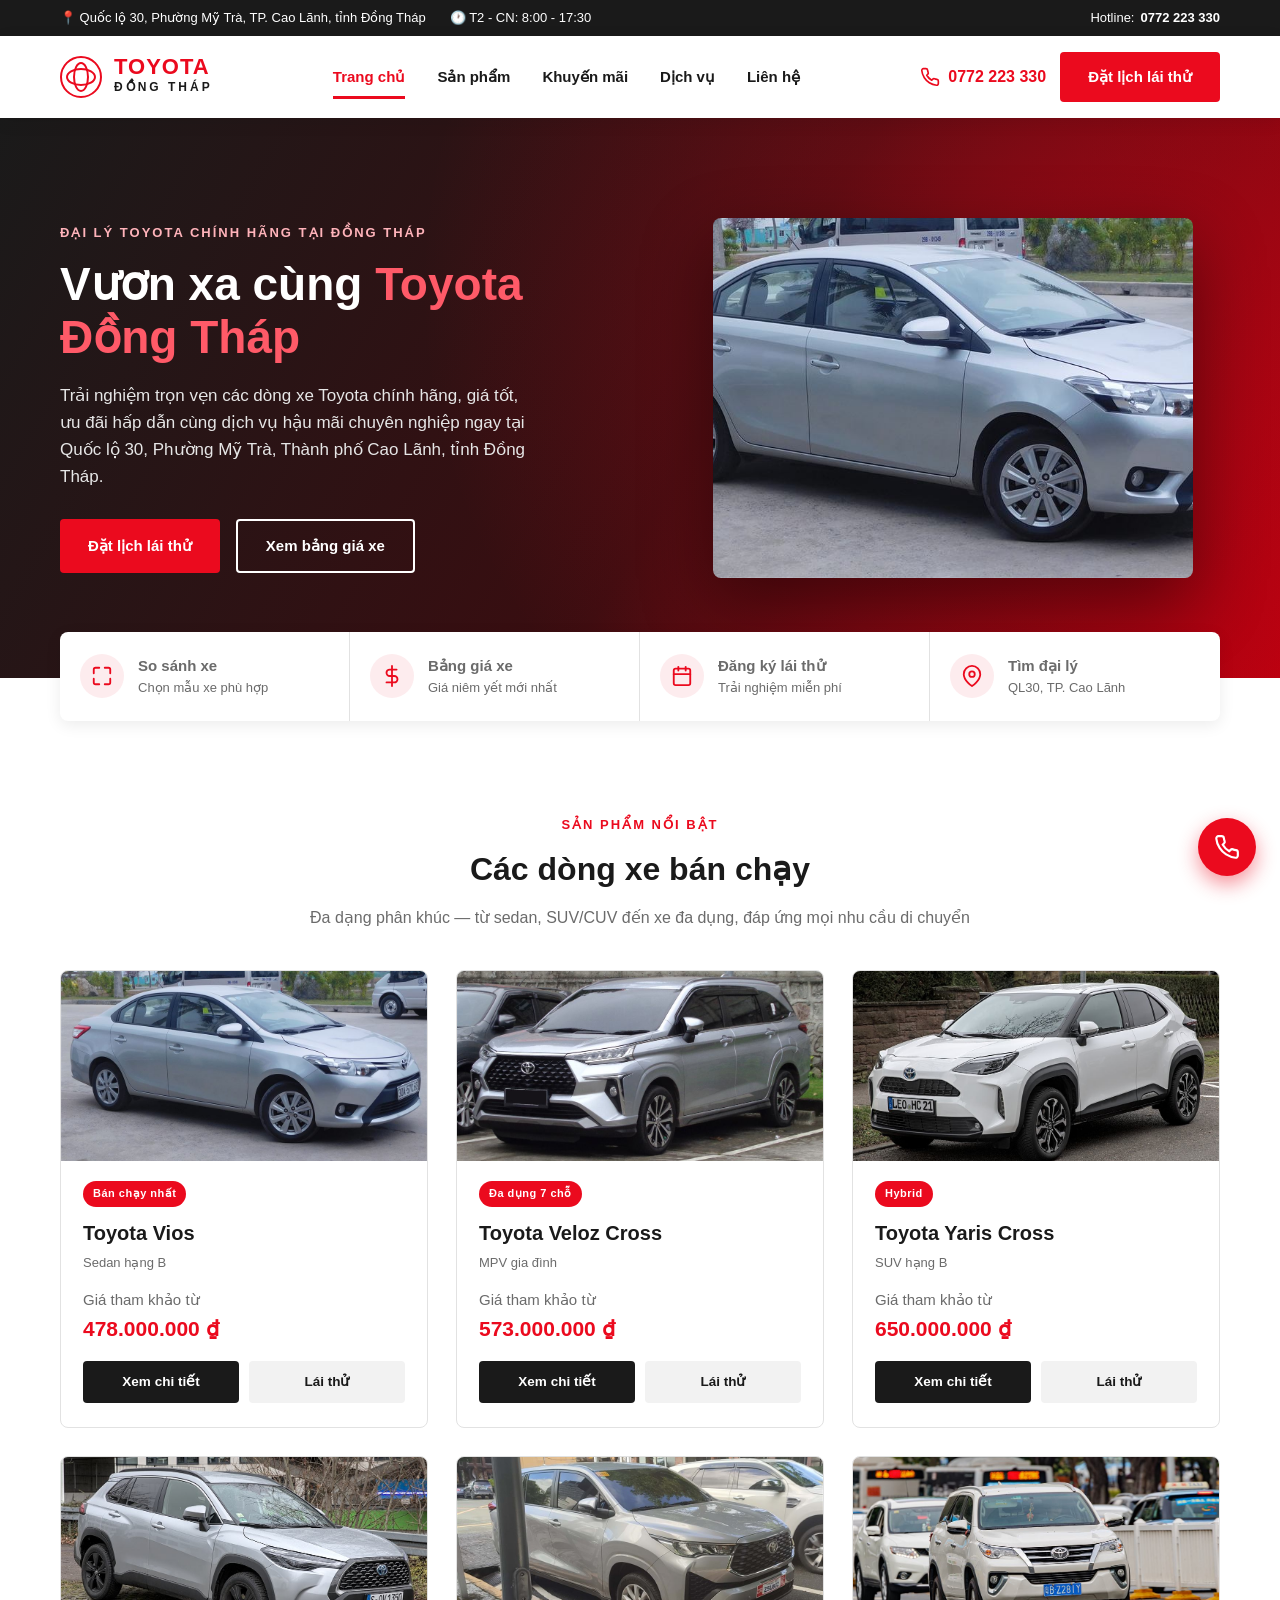
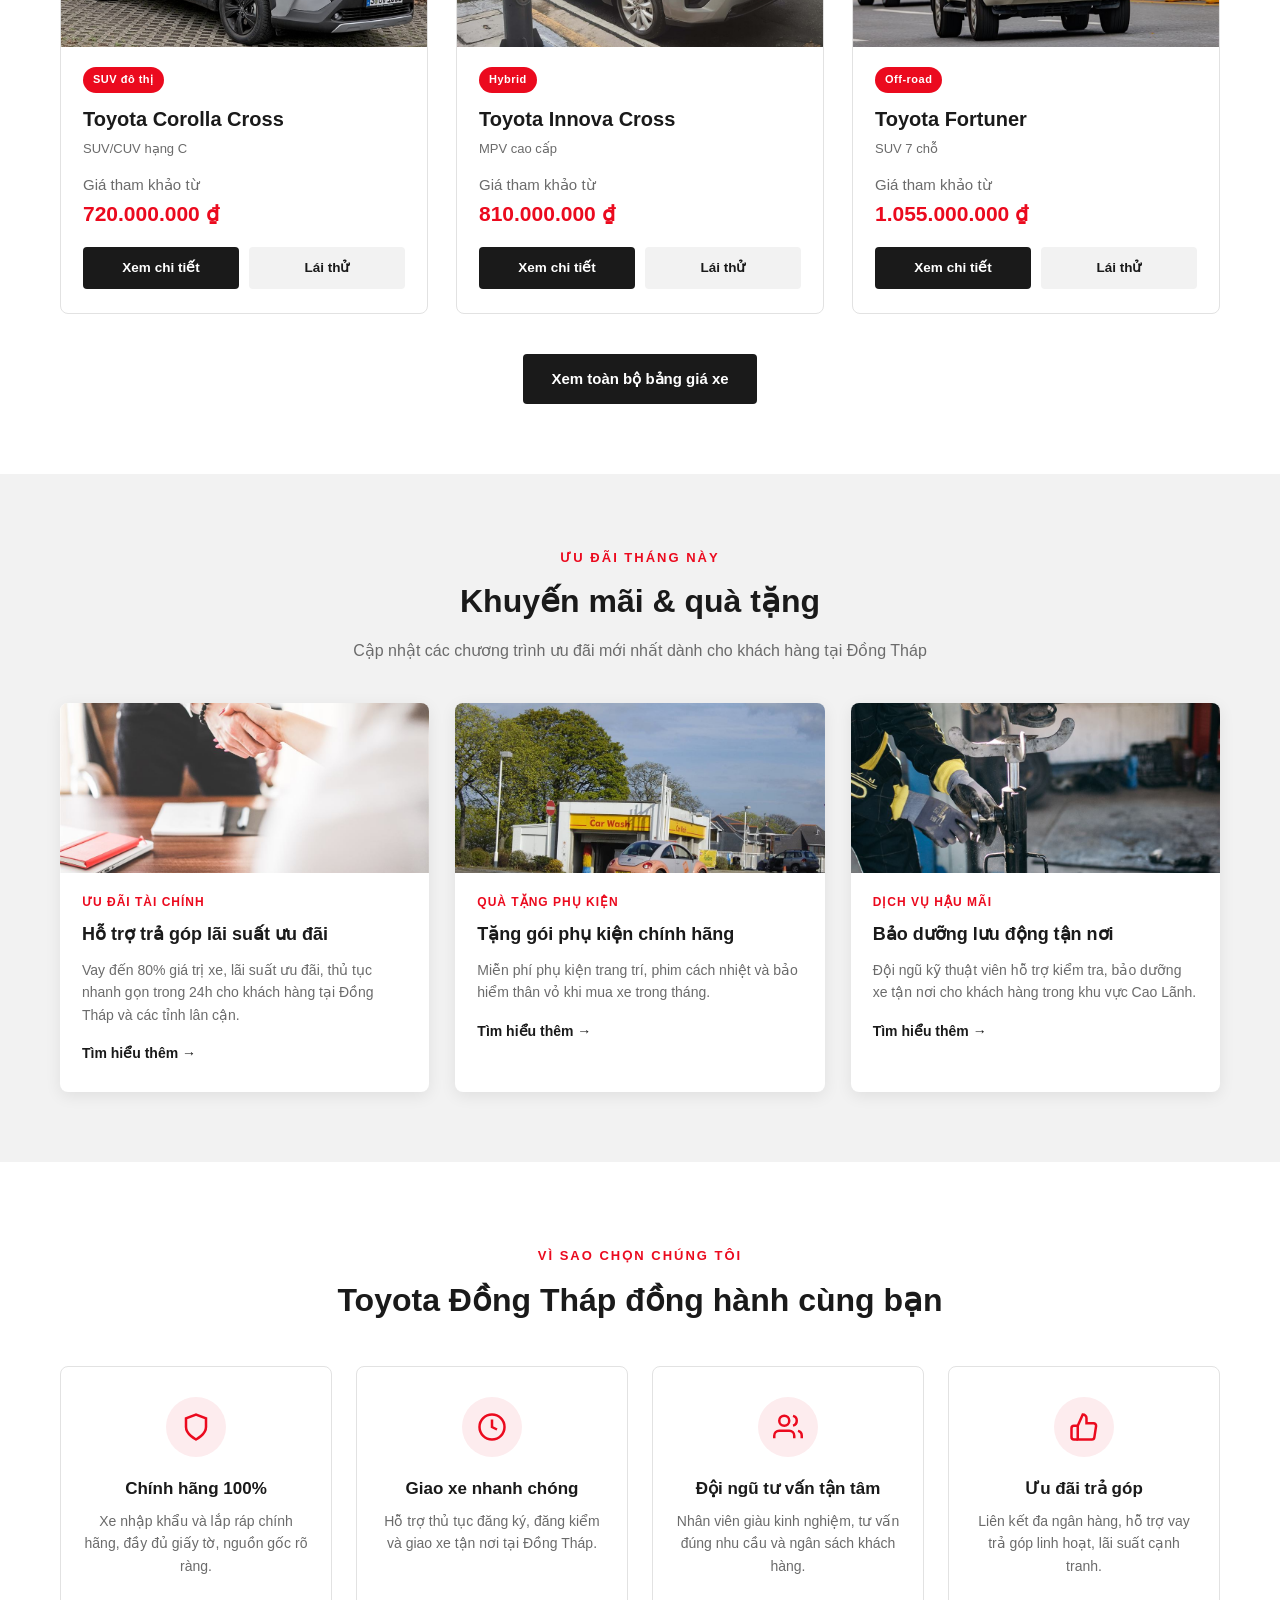
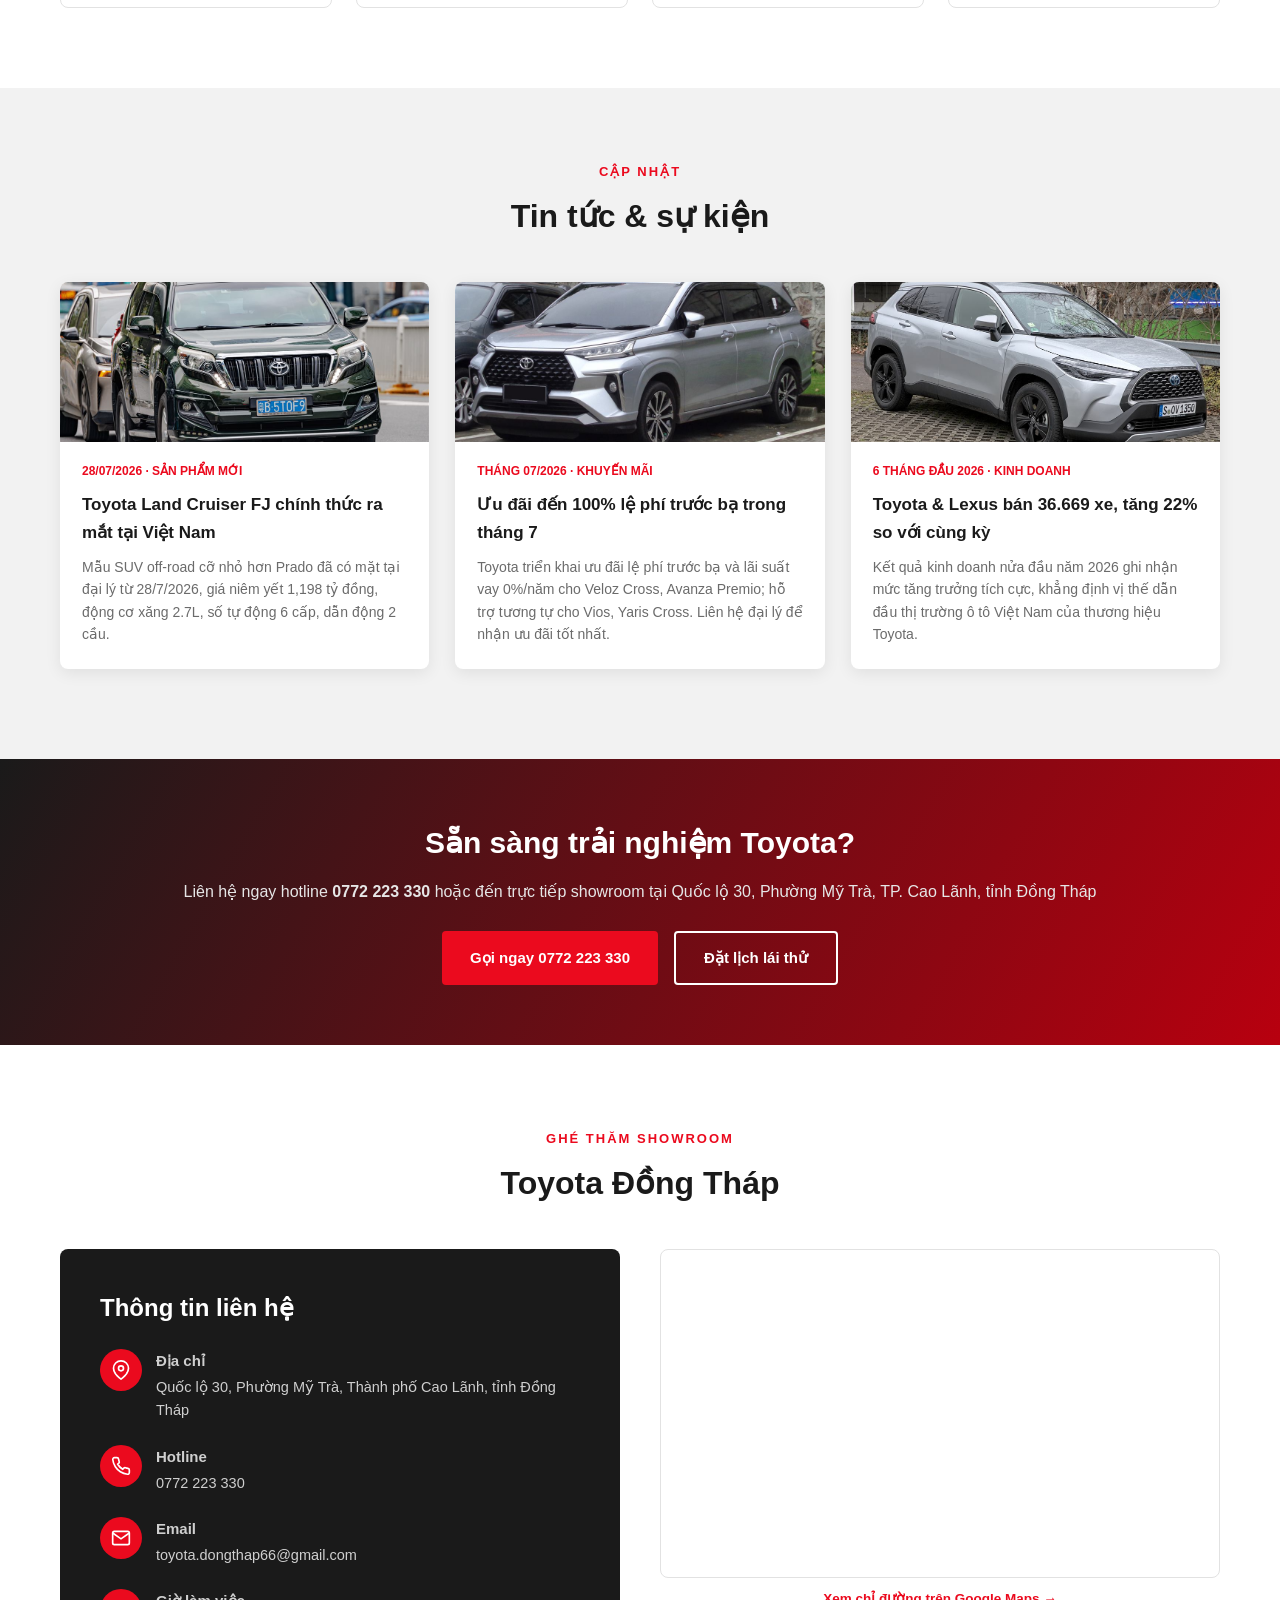
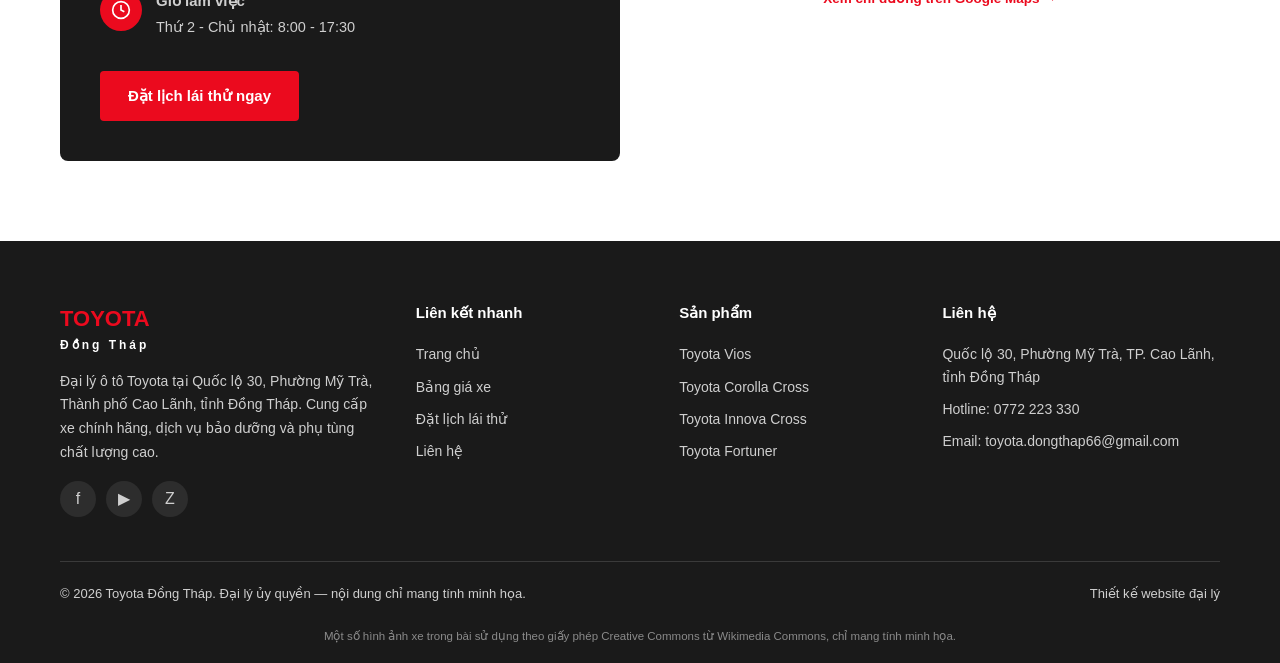
==== index.html @ c60e158b "Thay anh minh hoa bang anh xe that, cap nhat dia chi/email chinh xac, tin tuc moi nhat" ====
<!DOCTYPE html>
<html lang="vi">
<head>
<meta charset="UTF-8" />
<meta name="viewport" content="width=device-width, initial-scale=1.0" />
<title>Toyota Đồng Tháp | Đại lý Toyota chính hãng - Quốc lộ 30, Cao Lãnh</title>
<meta name="description" content="Toyota Đồng Tháp - Đại lý ô tô Toyota tại Quốc lộ 30, Phường Mỹ Trà, Thành phố Cao Lãnh, tỉnh Đồng Tháp. Bảng giá xe, khuyến mãi, đặt lịch lái thử. Hotline 0772 223 330." />
<link rel="stylesheet" href="css/style.css" />
</head>
<body>

<!-- ===== Top bar ===== -->
<div class="topbar">
  <div class="container">
    <div class="topbar-info">
      <span>📍 Quốc lộ 30, Phường Mỹ Trà, TP. Cao Lãnh, tỉnh Đồng Tháp</span>
      <span>🕐 T2 - CN: 8:00 - 17:30</span>
    </div>
    <div class="topbar-info">
      <span>Hotline: <a href="tel:0772223330">0772 223 330</a></span>
    </div>
  </div>
</div>

<!-- ===== Header ===== -->
<header class="site-header">
  <div class="container">
    <a href="index.html" class="logo">
      <svg width="42" height="42" viewBox="0 0 42 42" fill="none" xmlns="http://www.w3.org/2000/svg">
        <ellipse cx="21" cy="21" rx="20" ry="20" stroke="#eb0a1e" stroke-width="2"/>
        <ellipse cx="21" cy="21" rx="14" ry="8" stroke="#eb0a1e" stroke-width="2"/>
        <ellipse cx="21" cy="21" rx="7" ry="14" stroke="#eb0a1e" stroke-width="2"/>
      </svg>
      <span>
        <span class="logo-text-main" style="display:block;">TOYOTA</span>
        <span class="logo-text-sub" style="display:block;">Đồng Tháp</span>
      </span>
    </a>

    <nav class="main-nav">
      <a href="index.html" class="active">Trang chủ</a>
      <a href="xe.html">Sản phẩm</a>
      <a href="xe.html#khuyen-mai">Khuyến mãi</a>
      <a href="lien-he.html">Dịch vụ</a>
      <a href="lien-he.html">Liên hệ</a>
    </nav>

    <div class="header-actions">
      <a class="header-hotline" href="tel:0772223330">
        <svg width="20" height="20" viewBox="0 0 24 24" fill="none" stroke="currentColor" stroke-width="2" stroke-linecap="round" stroke-linejoin="round"><path d="M22 16.92v3a2 2 0 0 1-2.18 2 19.79 19.79 0 0 1-8.63-3.07 19.5 19.5 0 0 1-6-6 19.79 19.79 0 0 1-3.07-8.67A2 2 0 0 1 4.11 2h3a2 2 0 0 1 2 1.72c.127.96.361 1.903.7 2.81a2 2 0 0 1-.45 2.11L8.09 9.91a16 16 0 0 0 6 6l1.27-1.27a2 2 0 0 1 2.11-.45c.907.339 1.85.573 2.81.7A2 2 0 0 1 22 16.92z"/></svg>
        <span>0772 223 330</span>
      </a>
      <a href="lien-he.html" class="btn btn-primary">Đặt lịch lái thử</a>
      <button class="nav-toggle" aria-label="Mở menu">
        <span></span><span></span><span></span>
      </button>
    </div>
  </div>
</header>

<!-- ===== Hero ===== -->
<section class="hero">
  <div class="container">
    <div class="hero-content">
      <div class="eyebrow">Đại lý Toyota chính hãng tại Đồng Tháp</div>
      <h1>Vươn xa cùng <span>Toyota Đồng Tháp</span></h1>
      <p>Trải nghiệm trọn vẹn các dòng xe Toyota chính hãng, giá tốt, ưu đãi hấp dẫn cùng dịch vụ hậu mãi chuyên nghiệp ngay tại Quốc lộ 30, Phường Mỹ Trà, Thành phố Cao Lãnh, tỉnh Đồng Tháp.</p>
      <div class="hero-actions">
        <a href="lien-he.html" class="btn btn-primary">Đặt lịch lái thử</a>
        <a href="xe.html" class="btn btn-outline">Xem bảng giá xe</a>
      </div>
    </div>
    <div class="hero-visual">
      <img src="images/cars/vios.jpg" alt="Toyota Vios tại Toyota Đồng Tháp" loading="eager" />
    </div>
  </div>
</section>

<!-- ===== Quick tools ===== -->
<div class="container">
  <div class="quick-tools">
    <div class="container" style="padding:0;">
      <a href="xe.html" class="quick-tool">
        <span class="icon"><svg viewBox="0 0 24 24" fill="none" stroke="#eb0a1e" stroke-width="2" stroke-linecap="round" stroke-linejoin="round"><path d="M9 3H5a2 2 0 0 0-2 2v4M15 3h4a2 2 0 0 1 2 2v4M9 21H5a2 2 0 0 1-2-2v-4M15 21h4a2 2 0 0 0 2-2v-4"/></svg></span>
        <span><strong>So sánh xe</strong><span>Chọn mẫu xe phù hợp</span></span>
      </a>
      <a href="xe.html" class="quick-tool">
        <span class="icon"><svg viewBox="0 0 24 24" fill="none" stroke="#eb0a1e" stroke-width="2" stroke-linecap="round" stroke-linejoin="round"><line x1="12" y1="1" x2="12" y2="23"/><path d="M17 5H9.5a3.5 3.5 0 0 0 0 7h5a3.5 3.5 0 0 1 0 7H6"/></svg></span>
        <span><strong>Bảng giá xe</strong><span>Giá niêm yết mới nhất</span></span>
      </a>
      <a href="lien-he.html" class="quick-tool">
        <span class="icon"><svg viewBox="0 0 24 24" fill="none" stroke="#eb0a1e" stroke-width="2" stroke-linecap="round" stroke-linejoin="round"><rect x="3" y="4" width="18" height="18" rx="2"/><line x1="16" y1="2" x2="16" y2="6"/><line x1="8" y1="2" x2="8" y2="6"/><line x1="3" y1="10" x2="21" y2="10"/></svg></span>
        <span><strong>Đăng ký lái thử</strong><span>Trải nghiệm miễn phí</span></span>
      </a>
      <a href="lien-he.html#map" class="quick-tool">
        <span class="icon"><svg viewBox="0 0 24 24" fill="none" stroke="#eb0a1e" stroke-width="2" stroke-linecap="round" stroke-linejoin="round"><path d="M21 10c0 7-9 13-9 13s-9-6-9-13a9 9 0 0 1 18 0z"/><circle cx="12" cy="10" r="3"/></svg></span>
        <span><strong>Tìm đại lý</strong><span>QL30, TP. Cao Lãnh</span></span>
      </a>
    </div>
  </div>
</div>

<!-- ===== Models ===== -->
<section class="models" id="models">
  <div class="container">
    <div class="section-title">
      <div class="eyebrow">Sản phẩm nổi bật</div>
      <h2>Các dòng xe bán chạy</h2>
      <p>Đa dạng phân khúc — từ sedan, SUV/CUV đến xe đa dụng, đáp ứng mọi nhu cầu di chuyển</p>
    </div>

    <div class="model-grid">
      <!-- Vios -->
      <article class="model-card">
        <div class="model-img"><img src="images/cars/vios.jpg" alt="Toyota Vios" loading="lazy" /></div>
        <div class="model-body">
          <span class="badge">Bán chạy nhất</span>
          <h3>Toyota Vios</h3>
          <div class="model-cat">Sedan hạng B</div>
          <div class="price">Giá tham khảo từ<strong>478.000.000 ₫</strong></div>
          <div class="model-actions">
            <a href="xe.html" class="a1">Xem chi tiết</a>
            <a href="lien-he.html" class="a2">Lái thử</a>
          </div>
        </div>
      </article>

      <!-- Veloz Cross -->
      <article class="model-card">
        <div class="model-img"><img src="images/cars/veloz-cross.jpg" alt="Toyota Veloz Cross" loading="lazy" /></div>
        <div class="model-body">
          <span class="badge">Đa dụng 7 chỗ</span>
          <h3>Toyota Veloz Cross</h3>
          <div class="model-cat">MPV gia đình</div>
          <div class="price">Giá tham khảo từ<strong>573.000.000 ₫</strong></div>
          <div class="model-actions">
            <a href="xe.html" class="a1">Xem chi tiết</a>
            <a href="lien-he.html" class="a2">Lái thử</a>
          </div>
        </div>
      </article>

      <!-- Yaris Cross -->
      <article class="model-card">
        <div class="model-img"><img src="images/cars/yaris-cross.jpg" alt="Toyota Yaris Cross" loading="lazy" /></div>
        <div class="model-body">
          <span class="badge">Hybrid</span>
          <h3>Toyota Yaris Cross</h3>
          <div class="model-cat">SUV hạng B</div>
          <div class="price">Giá tham khảo từ<strong>650.000.000 ₫</strong></div>
          <div class="model-actions">
            <a href="xe.html" class="a1">Xem chi tiết</a>
            <a href="lien-he.html" class="a2">Lái thử</a>
          </div>
        </div>
      </article>

      <!-- Corolla Cross -->
      <article class="model-card">
        <div class="model-img"><img src="images/cars/corolla-cross.jpg" alt="Toyota Corolla Cross" loading="lazy" /></div>
        <div class="model-body">
          <span class="badge">SUV đô thị</span>
          <h3>Toyota Corolla Cross</h3>
          <div class="model-cat">SUV/CUV hạng C</div>
          <div class="price">Giá tham khảo từ<strong>720.000.000 ₫</strong></div>
          <div class="model-actions">
            <a href="xe.html" class="a1">Xem chi tiết</a>
            <a href="lien-he.html" class="a2">Lái thử</a>
          </div>
        </div>
      </article>

      <!-- Innova Cross -->
      <article class="model-card">
        <div class="model-img"><img src="images/cars/innova-cross.jpg" alt="Toyota Innova Cross" loading="lazy" /></div>
        <div class="model-body">
          <span class="badge">Hybrid</span>
          <h3>Toyota Innova Cross</h3>
          <div class="model-cat">MPV cao cấp</div>
          <div class="price">Giá tham khảo từ<strong>810.000.000 ₫</strong></div>
          <div class="model-actions">
            <a href="xe.html" class="a1">Xem chi tiết</a>
            <a href="lien-he.html" class="a2">Lái thử</a>
          </div>
        </div>
      </article>

      <!-- Fortuner -->
      <article class="model-card">
        <div class="model-img"><img src="images/cars/fortuner.jpg" alt="Toyota Fortuner" loading="lazy" /></div>
        <div class="model-body">
          <span class="badge">Off-road</span>
          <h3>Toyota Fortuner</h3>
          <div class="model-cat">SUV 7 chỗ</div>
          <div class="price">Giá tham khảo từ<strong>1.055.000.000 ₫</strong></div>
          <div class="model-actions">
            <a href="xe.html" class="a1">Xem chi tiết</a>
            <a href="lien-he.html" class="a2">Lái thử</a>
          </div>
        </div>
      </article>
    </div>

    <div class="models-more">
      <a href="xe.html" class="btn btn-dark">Xem toàn bộ bảng giá xe</a>
    </div>
  </div>
</section>

<!-- ===== Promotions ===== -->
<section class="promotions" id="khuyen-mai">
  <div class="container">
    <div class="section-title">
      <div class="eyebrow">Ưu đãi tháng này</div>
      <h2>Khuyến mãi & quà tặng</h2>
      <p>Cập nhật các chương trình ưu đãi mới nhất dành cho khách hàng tại Đồng Tháp</p>
    </div>

    <div class="promo-grid">
      <div class="promo-card">
        <div class="promo-img"><img src="images/promo/finance.jpg" alt="Tư vấn hỗ trợ trả góp Toyota Đồng Tháp" loading="lazy" /></div>
        <div class="promo-body">
          <div class="promo-tag">Ưu đãi tài chính</div>
          <h3>Hỗ trợ trả góp lãi suất ưu đãi</h3>
          <p>Vay đến 80% giá trị xe, lãi suất ưu đãi, thủ tục nhanh gọn trong 24h cho khách hàng tại Đồng Tháp và các tỉnh lân cận.</p>
          <a href="lien-he.html" class="promo-link">Tìm hiểu thêm →</a>
        </div>
      </div>

      <div class="promo-card">
        <div class="promo-img"><img src="images/promo/accessories.jpg" alt="Chăm sóc, tặng phụ kiện xe tại Toyota Đồng Tháp" loading="lazy" /></div>
        <div class="promo-body">
          <div class="promo-tag">Quà tặng phụ kiện</div>
          <h3>Tặng gói phụ kiện chính hãng</h3>
          <p>Miễn phí phụ kiện trang trí, phim cách nhiệt và bảo hiểm thân vỏ khi mua xe trong tháng.</p>
          <a href="lien-he.html" class="promo-link">Tìm hiểu thêm →</a>
        </div>
      </div>

      <div class="promo-card">
        <div class="promo-img"><img src="images/promo/service.jpg" alt="Kỹ thuật viên bảo dưỡng xe Toyota" loading="lazy" /></div>
        <div class="promo-body">
          <div class="promo-tag">Dịch vụ hậu mãi</div>
          <h3>Bảo dưỡng lưu động tận nơi</h3>
          <p>Đội ngũ kỹ thuật viên hỗ trợ kiểm tra, bảo dưỡng xe tận nơi cho khách hàng trong khu vực Cao Lãnh.</p>
          <a href="lien-he.html" class="promo-link">Tìm hiểu thêm →</a>
        </div>
      </div>
    </div>
  </div>
</section>

<!-- ===== Why us ===== -->
<section class="why-us">
  <div class="container">
    <div class="section-title">
      <div class="eyebrow">Vì sao chọn chúng tôi</div>
      <h2>Toyota Đồng Tháp đồng hành cùng bạn</h2>
    </div>

    <div class="why-grid">
      <div class="why-card">
        <div class="icon"><svg viewBox="0 0 24 24" fill="none" stroke="#eb0a1e" stroke-width="2"><path d="M12 22s8-4 8-10V5l-8-3-8 3v7c0 6 8 10 8 10z"/></svg></div>
        <h3>Chính hãng 100%</h3>
        <p>Xe nhập khẩu và lắp ráp chính hãng, đầy đủ giấy tờ, nguồn gốc rõ ràng.</p>
      </div>
      <div class="why-card">
        <div class="icon"><svg viewBox="0 0 24 24" fill="none" stroke="#eb0a1e" stroke-width="2"><circle cx="12" cy="12" r="10"/><polyline points="12 6 12 12 16 14"/></svg></div>
        <h3>Giao xe nhanh chóng</h3>
        <p>Hỗ trợ thủ tục đăng ký, đăng kiểm và giao xe tận nơi tại Đồng Tháp.</p>
      </div>
      <div class="why-card">
        <div class="icon"><svg viewBox="0 0 24 24" fill="none" stroke="#eb0a1e" stroke-width="2"><path d="M17 21v-2a4 4 0 0 0-4-4H5a4 4 0 0 0-4 4v2"/><circle cx="9" cy="7" r="4"/><path d="M23 21v-2a4 4 0 0 0-3-3.87"/><path d="M16 3.13a4 4 0 0 1 0 7.75"/></svg></div>
        <h3>Đội ngũ tư vấn tận tâm</h3>
        <p>Nhân viên giàu kinh nghiệm, tư vấn đúng nhu cầu và ngân sách khách hàng.</p>
      </div>
      <div class="why-card">
        <div class="icon"><svg viewBox="0 0 24 24" fill="none" stroke="#eb0a1e" stroke-width="2"><path d="M14 9V5a3 3 0 0 0-3-3l-4 9v11h11.28a2 2 0 0 0 2-1.7l1.38-9a2 2 0 0 0-2-2.3H14z"/><path d="M7 22H4a2 2 0 0 1-2-2v-7a2 2 0 0 1 2-2h3"/></svg></div>
        <h3>Ưu đãi trả góp</h3>
        <p>Liên kết đa ngân hàng, hỗ trợ vay trả góp linh hoạt, lãi suất cạnh tranh.</p>
      </div>
    </div>
  </div>
</section>

<!-- ===== News ===== -->
<section class="news">
  <div class="container">
    <div class="section-title">
      <div class="eyebrow">Cập nhật</div>
      <h2>Tin tức & sự kiện</h2>
    </div>

    <div class="news-grid">
      <article class="news-card">
        <div class="news-img"><img src="images/cars/land-cruiser-prado.jpg" alt="Toyota Land Cruiser FJ" loading="lazy" /></div>
        <div class="news-body">
          <div class="news-date">28/07/2026 · Sản phẩm mới</div>
          <h3>Toyota Land Cruiser FJ chính thức ra mắt tại Việt Nam</h3>
          <p>Mẫu SUV off-road cỡ nhỏ hơn Prado đã có mặt tại đại lý từ 28/7/2026, giá niêm yết 1,198 tỷ đồng, động cơ xăng 2.7L, số tự động 6 cấp, dẫn động 2 cầu.</p>
        </div>
      </article>
      <article class="news-card">
        <div class="news-img"><img src="images/cars/veloz-cross.jpg" alt="Khuyến mãi Toyota tháng 7/2026" loading="lazy" /></div>
        <div class="news-body">
          <div class="news-date">Tháng 07/2026 · Khuyến mãi</div>
          <h3>Ưu đãi đến 100% lệ phí trước bạ trong tháng 7</h3>
          <p>Toyota triển khai ưu đãi lệ phí trước bạ và lãi suất vay 0%/năm cho Veloz Cross, Avanza Premio; hỗ trợ tương tự cho Vios, Yaris Cross. Liên hệ đại lý để nhận ưu đãi tốt nhất.</p>
        </div>
      </article>
      <article class="news-card">
        <div class="news-img"><img src="images/cars/corolla-cross.jpg" alt="Kết quả kinh doanh Toyota 6 tháng đầu năm 2026" loading="lazy" /></div>
        <div class="news-body">
          <div class="news-date">6 tháng đầu 2026 · Kinh doanh</div>
          <h3>Toyota & Lexus bán 36.669 xe, tăng 22% so với cùng kỳ</h3>
          <p>Kết quả kinh doanh nửa đầu năm 2026 ghi nhận mức tăng trưởng tích cực, khẳng định vị thế dẫn đầu thị trường ô tô Việt Nam của thương hiệu Toyota.</p>
        </div>
      </article>
    </div>
  </div>
</section>

<!-- ===== CTA ===== -->
<section class="cta-band">
  <div class="container">
    <h2>Sẵn sàng trải nghiệm Toyota?</h2>
    <p>Liên hệ ngay hotline <strong>0772 223 330</strong> hoặc đến trực tiếp showroom tại Quốc lộ 30, Phường Mỹ Trà, TP. Cao Lãnh, tỉnh Đồng Tháp</p>
    <div class="cta-actions">
      <a href="tel:0772223330" class="btn btn-primary">Gọi ngay 0772 223 330</a>
      <a href="lien-he.html" class="btn btn-outline">Đặt lịch lái thử</a>
    </div>
  </div>
</section>

<!-- ===== Contact block ===== -->
<section class="contact-block" id="map">
  <div class="container">
    <div class="section-title">
      <div class="eyebrow">Ghé thăm showroom</div>
      <h2>Toyota Đồng Tháp</h2>
    </div>
    <div class="contact-grid">
      <div class="contact-info-card">
        <h3>Thông tin liên hệ</h3>
        <div class="contact-line">
          <span class="icon"><svg viewBox="0 0 24 24" fill="none" stroke="#fff" stroke-width="2"><path d="M21 10c0 7-9 13-9 13s-9-6-9-13a9 9 0 0 1 18 0z"/><circle cx="12" cy="10" r="3"/></svg></span>
          <span><strong>Địa chỉ</strong><span>Quốc lộ 30, Phường Mỹ Trà, Thành phố Cao Lãnh, tỉnh Đồng Tháp</span></span>
        </div>
        <div class="contact-line">
          <span class="icon"><svg viewBox="0 0 24 24" fill="none" stroke="#fff" stroke-width="2"><path d="M22 16.92v3a2 2 0 0 1-2.18 2 19.79 19.79 0 0 1-8.63-3.07 19.5 19.5 0 0 1-6-6 19.79 19.79 0 0 1-3.07-8.67A2 2 0 0 1 4.11 2h3a2 2 0 0 1 2 1.72c.127.96.361 1.903.7 2.81a2 2 0 0 1-.45 2.11L8.09 9.91a16 16 0 0 0 6 6l1.27-1.27a2 2 0 0 1 2.11-.45c.907.339 1.85.573 2.81.7A2 2 0 0 1 22 16.92z"/></svg></span>
          <span><strong>Hotline</strong><a href="tel:0772223330">0772 223 330</a></span>
        </div>
        <div class="contact-line">
          <span class="icon"><svg viewBox="0 0 24 24" fill="none" stroke="#fff" stroke-width="2"><rect x="2" y="4" width="20" height="16" rx="2"/><polyline points="22,6 12,13 2,6"/></svg></span>
          <span><strong>Email</strong><a href="mailto:toyota.dongthap66@gmail.com">toyota.dongthap66@gmail.com</a></span>
        </div>
        <div class="contact-line">
          <span class="icon"><svg viewBox="0 0 24 24" fill="none" stroke="#fff" stroke-width="2"><circle cx="12" cy="12" r="10"/><polyline points="12 6 12 12 16 14"/></svg></span>
          <span><strong>Giờ làm việc</strong><span>Thứ 2 - Chủ nhật: 8:00 - 17:30</span></span>
        </div>
        <a href="lien-he.html" class="btn btn-primary" style="margin-top:10px;">Đặt lịch lái thử ngay</a>
      </div>
      <div>
        <div class="map-embed">
          <iframe
            src="https://www.openstreetmap.org/export/embed.html?bbox=105.6494%2C10.4474%2C105.6654%2C10.4594&layer=mapnik&marker=10.453434%2C105.6574551"
            loading="lazy"
            title="Bản đồ Toyota Đồng Tháp - Quốc lộ 30, Thành phố Cao Lãnh"
          ></iframe>
        </div>
        <p style="text-align:center; margin-top:10px; font-size:13.5px;">
          <a href="https://www.google.com/maps/place/Toyota+%C4%90%E1%BB%93ng+Th%C3%A1p/@10.4625583,105.6244648,13.46z/data=!4m6!3m5!1s0x310a65f73db692df:0xf3661da2a40b781e!8m2!3d10.453434!4d105.6574551" target="_blank" rel="noopener" style="color:var(--red); font-weight:700;">Xem chỉ đường trên Google Maps →</a>
        </p>
      </div>
    </div>
  </div>
</section>

<!-- ===== Footer ===== -->
<footer class="site-footer">
  <div class="container">
    <div class="footer-grid">
      <div class="footer-col">
        <span class="logo-text-main" style="display:block;">TOYOTA</span>
        <span class="logo-text-sub" style="display:block;">Đồng Tháp</span>
        <p>Đại lý ô tô Toyota tại Quốc lộ 30, Phường Mỹ Trà, Thành phố Cao Lãnh, tỉnh Đồng Tháp. Cung cấp xe chính hãng, dịch vụ bảo dưỡng và phụ tùng chất lượng cao.</p>
        <div class="footer-social">
          <a href="#" aria-label="Facebook">f</a>
          <a href="#" aria-label="YouTube">▶</a>
          <a href="#" aria-label="Zalo">Z</a>
        </div>
      </div>
      <div class="footer-col">
        <h4>Liên kết nhanh</h4>
        <ul>
          <li><a href="index.html">Trang chủ</a></li>
          <li><a href="xe.html">Bảng giá xe</a></li>
          <li><a href="lien-he.html">Đặt lịch lái thử</a></li>
          <li><a href="lien-he.html">Liên hệ</a></li>
        </ul>
      </div>
      <div class="footer-col">
        <h4>Sản phẩm</h4>
        <ul>
          <li><a href="xe.html">Toyota Vios</a></li>
          <li><a href="xe.html">Toyota Corolla Cross</a></li>
          <li><a href="xe.html">Toyota Innova Cross</a></li>
          <li><a href="xe.html">Toyota Fortuner</a></li>
        </ul>
      </div>
      <div class="footer-col">
        <h4>Liên hệ</h4>
        <ul>
          <li>Quốc lộ 30, Phường Mỹ Trà, TP. Cao Lãnh, tỉnh Đồng Tháp</li>
          <li>Hotline: <a href="tel:0772223330">0772 223 330</a></li>
          <li>Email: toyota.dongthap66@gmail.com</li>
        </ul>
      </div>
    </div>
    <div class="footer-bottom">
      <span>© <span id="year"></span> Toyota Đồng Tháp. Đại lý ủy quyền — nội dung chỉ mang tính minh họa.</span>
      <span>Thiết kế website đại lý</span>
    </div>
  </div>
  <p class="photo-credit">Một số hình ảnh xe trong bài sử dụng theo giấy phép Creative Commons từ Wikimedia Commons, chỉ mang tính minh họa.</p>
</footer>

<a href="tel:0772223330" class="float-hotline" aria-label="Gọi hotline">
  <svg viewBox="0 0 24 24" fill="none" stroke="#fff" stroke-width="2"><path d="M22 16.92v3a2 2 0 0 1-2.18 2 19.79 19.79 0 0 1-8.63-3.07 19.5 19.5 0 0 1-6-6 19.79 19.79 0 0 1-3.07-8.67A2 2 0 0 1 4.11 2h3a2 2 0 0 1 2 1.72c.127.96.361 1.903.7 2.81a2 2 0 0 1-.45 2.11L8.09 9.91a16 16 0 0 0 6 6l1.27-1.27a2 2 0 0 1 2.11-.45c.907.339 1.85.573 2.81.7A2 2 0 0 1 22 16.92z"/></svg>
</a>

<script src="js/main.js"></script>
</body>
</html>
---- css/style.css ----
/* ===== Toyota Đồng Tháp — Stylesheet ===== */

:root {
  --red: #eb0a1e;
  --red-dark: #b8000f;
  --black: #1a1a1a;
  --dark-gray: #2d2d2d;
  --gray: #6b6b6b;
  --light-gray: #f2f2f2;
  --border: #e2e2e2;
  --white: #ffffff;
  --radius: 8px;
  --shadow: 0 4px 16px rgba(0, 0, 0, 0.08);
  --shadow-lg: 0 12px 32px rgba(0, 0, 0, 0.14);
  --transition: 0.25s ease;
}

* {
  margin: 0;
  padding: 0;
  box-sizing: border-box;
}

html {
  scroll-behavior: smooth;
}

body {
  font-family: "Segoe UI", "Helvetica Neue", Arial, sans-serif;
  color: var(--black);
  background: var(--white);
  line-height: 1.6;
}

img,
svg {
  display: block;
  max-width: 100%;
}

a {
  text-decoration: none;
  color: inherit;
}

ul {
  list-style: none;
}

button {
  font-family: inherit;
  cursor: pointer;
  border: none;
}

.container {
  width: 100%;
  max-width: 1200px;
  margin: 0 auto;
  padding: 0 20px;
}

.section-title {
  text-align: center;
  margin-bottom: 40px;
}

.section-title .eyebrow {
  display: inline-block;
  color: var(--red);
  font-weight: 700;
  letter-spacing: 2px;
  text-transform: uppercase;
  font-size: 13px;
  margin-bottom: 8px;
}

.section-title h2 {
  font-size: 32px;
  font-weight: 800;
  color: var(--black);
}

.section-title p {
  color: var(--gray);
  margin-top: 10px;
  font-size: 16px;
}

.btn {
  display: inline-flex;
  align-items: center;
  justify-content: center;
  gap: 8px;
  padding: 13px 28px;
  border-radius: 4px;
  font-weight: 700;
  font-size: 15px;
  transition: all var(--transition);
  white-space: nowrap;
}

.btn-primary {
  background: var(--red);
  color: var(--white);
}

.btn-primary:hover {
  background: var(--red-dark);
  transform: translateY(-2px);
}

.btn-outline {
  background: transparent;
  color: var(--white);
  border: 2px solid var(--white);
}

.btn-outline:hover {
  background: var(--white);
  color: var(--black);
}

.btn-dark {
  background: var(--black);
  color: var(--white);
}

.btn-dark:hover {
  background: var(--red);
}

/* ===== Top bar ===== */
.topbar {
  background: var(--black);
  color: var(--white);
  font-size: 13px;
}

.topbar .container {
  display: flex;
  justify-content: space-between;
  align-items: center;
  height: 36px;
}

.topbar-info {
  display: flex;
  gap: 24px;
}

.topbar-info span {
  display: flex;
  align-items: center;
  gap: 6px;
}

.topbar-info a {
  color: var(--white);
  font-weight: 600;
}

.topbar-social {
  display: flex;
  gap: 12px;
}

.topbar-social a {
  width: 22px;
  height: 22px;
  border-radius: 50%;
  background: rgba(255, 255, 255, 0.15);
  display: flex;
  align-items: center;
  justify-content: center;
  transition: background var(--transition);
}

.topbar-social a:hover {
  background: var(--red);
}

/* ===== Header ===== */
.site-header {
  position: sticky;
  top: 0;
  z-index: 1000;
  background: var(--white);
  box-shadow: var(--shadow);
}

.site-header .container {
  display: flex;
  align-items: center;
  justify-content: space-between;
  height: 82px;
}

.logo {
  display: flex;
  align-items: center;
  gap: 12px;
}

.logo .logo-text-main {
  font-size: 22px;
  font-weight: 900;
  color: var(--red);
  letter-spacing: 1px;
  line-height: 1;
}

.logo .logo-text-sub {
  font-size: 12px;
  font-weight: 700;
  color: var(--black);
  letter-spacing: 3px;
  text-transform: uppercase;
}

.main-nav {
  display: flex;
  gap: 32px;
}

.main-nav a {
  font-weight: 600;
  font-size: 15px;
  color: var(--black);
  padding: 8px 0;
  position: relative;
}

.main-nav a::after {
  content: "";
  position: absolute;
  left: 0;
  bottom: -2px;
  width: 0;
  height: 3px;
  background: var(--red);
  transition: width var(--transition);
}

.main-nav a:hover::after,
.main-nav a.active::after {
  width: 100%;
}

.main-nav a.active {
  color: var(--red);
}

.header-actions {
  display: flex;
  align-items: center;
  gap: 14px;
}

.header-hotline {
  display: flex;
  align-items: center;
  gap: 8px;
  font-weight: 700;
  color: var(--red);
  font-size: 16px;
}

.nav-toggle {
  display: none;
  background: none;
  flex-direction: column;
  gap: 5px;
  padding: 6px;
}

.nav-toggle span {
  width: 26px;
  height: 3px;
  background: var(--black);
  border-radius: 2px;
}

/* ===== Hero ===== */
.hero {
  position: relative;
  min-height: 560px;
  display: flex;
  align-items: center;
  background: linear-gradient(120deg, var(--black) 0%, #3a0d10 55%, var(--red-dark) 100%);
  overflow: hidden;
  color: var(--white);
}

.hero::before {
  content: "";
  position: absolute;
  inset: 0;
  background: radial-gradient(circle at 80% 30%, rgba(235, 10, 30, 0.35), transparent 55%);
}

.hero .container {
  display: grid;
  grid-template-columns: 1.1fr 1fr;
  align-items: center;
  gap: 40px;
  position: relative;
  z-index: 2;
}

.hero-content .eyebrow {
  color: #ffb3ba;
  font-weight: 700;
  letter-spacing: 2px;
  text-transform: uppercase;
  font-size: 13px;
}

.hero-content h1 {
  font-size: 46px;
  font-weight: 900;
  line-height: 1.15;
  margin: 14px 0 18px;
}

.hero-content h1 span {
  color: #ff5a68;
}

.hero-content p {
  font-size: 17px;
  color: #e6e6e6;
  max-width: 480px;
  margin-bottom: 28px;
}

.hero-actions {
  display: flex;
  gap: 16px;
  flex-wrap: wrap;
}

.hero-visual {
  display: flex;
  justify-content: center;
}

.hero-visual img {
  width: 100%;
  max-width: 480px;
  border-radius: var(--radius);
  filter: drop-shadow(0 25px 35px rgba(0, 0, 0, 0.45));
  object-fit: cover;
  aspect-ratio: 4 / 3;
}

/* ===== Quick tools ===== */
.quick-tools {
  background: var(--white);
  box-shadow: var(--shadow);
  border-radius: var(--radius);
  margin-top: -46px;
  position: relative;
  z-index: 5;
}

.quick-tools .container {
  display: grid;
  grid-template-columns: repeat(4, 1fr);
}

.quick-tool {
  display: flex;
  align-items: center;
  gap: 14px;
  padding: 22px 20px;
  border-right: 1px solid var(--border);
  transition: background var(--transition);
}

.quick-tool:last-child {
  border-right: none;
}

.quick-tool:hover {
  background: var(--light-gray);
}

.quick-tool .icon {
  width: 44px;
  height: 44px;
  border-radius: 50%;
  background: #fdecee;
  display: flex;
  align-items: center;
  justify-content: center;
  flex-shrink: 0;
}

.quick-tool .icon svg {
  width: 22px;
  height: 22px;
}

.quick-tool strong {
  display: block;
  font-size: 15px;
}

.quick-tool span {
  font-size: 13px;
  color: var(--gray);
}

/* ===== Models section ===== */
.models {
  padding: 90px 0 70px;
  background: var(--white);
}

.model-tabs {
  display: flex;
  justify-content: center;
  gap: 10px;
  flex-wrap: wrap;
  margin-bottom: 40px;
}

.model-tabs button {
  background: var(--light-gray);
  padding: 10px 22px;
  border-radius: 30px;
  font-weight: 600;
  font-size: 14px;
  color: var(--dark-gray);
  transition: all var(--transition);
}

.model-tabs button.active,
.model-tabs button:hover {
  background: var(--red);
  color: var(--white);
}

.model-grid {
  display: grid;
  grid-template-columns: repeat(3, 1fr);
  gap: 28px;
}

.model-card {
  border: 1px solid var(--border);
  border-radius: var(--radius);
  overflow: hidden;
  transition: box-shadow var(--transition), transform var(--transition);
  background: var(--white);
}

.model-card:hover {
  box-shadow: var(--shadow-lg);
  transform: translateY(-6px);
}

.model-card .model-img {
  height: 190px;
  overflow: hidden;
  background: #eee;
}

.model-card .model-img img {
  width: 100%;
  height: 100%;
  object-fit: cover;
  transition: transform var(--transition);
}

.model-card:hover .model-img img {
  transform: scale(1.05);
}

.model-card .model-body {
  padding: 18px 22px 24px;
}

.model-card .badge {
  display: inline-block;
  background: var(--red);
  color: var(--white);
  font-size: 11px;
  font-weight: 700;
  padding: 4px 10px;
  border-radius: 20px;
  margin-bottom: 10px;
  letter-spacing: 0.5px;
}

.model-card h3 {
  font-size: 20px;
  font-weight: 800;
  margin-bottom: 4px;
}

.model-card .model-cat {
  color: var(--gray);
  font-size: 13px;
  margin-bottom: 14px;
}

.model-card .price {
  font-size: 15px;
  color: var(--gray);
}

.model-card .price strong {
  display: block;
  font-size: 21px;
  color: var(--red);
  font-weight: 800;
}

.model-card .model-actions {
  display: flex;
  gap: 10px;
  margin-top: 16px;
}

.model-card .model-actions a {
  flex: 1;
  text-align: center;
  padding: 10px;
  border-radius: 4px;
  font-weight: 700;
  font-size: 13.5px;
}

.model-card .model-actions .a1 {
  background: var(--black);
  color: var(--white);
}

.model-card .model-actions .a1:hover {
  background: var(--red);
}

.model-card .model-actions .a2 {
  background: var(--light-gray);
  color: var(--black);
}

.model-card .model-actions .a2:hover {
  background: #e3e3e3;
}

.models-more {
  text-align: center;
  margin-top: 40px;
}

/* ===== Promotions ===== */
.promotions {
  padding: 70px 0;
  background: var(--light-gray);
}

.promo-grid {
  display: grid;
  grid-template-columns: repeat(3, 1fr);
  gap: 26px;
}

.promo-card {
  background: var(--white);
  border-radius: var(--radius);
  overflow: hidden;
  box-shadow: var(--shadow);
  transition: transform var(--transition);
}

.promo-card:hover {
  transform: translateY(-6px);
}

.promo-card .promo-img {
  height: 170px;
  overflow: hidden;
  background: #eee;
}

.promo-card .promo-img img {
  width: 100%;
  height: 100%;
  object-fit: cover;
  transition: transform var(--transition);
}

.promo-card:hover .promo-img img {
  transform: scale(1.05);
}

.promo-card .promo-body {
  padding: 20px 22px 26px;
}

.promo-card .promo-tag {
  color: var(--red);
  font-weight: 700;
  font-size: 12px;
  text-transform: uppercase;
  letter-spacing: 1px;
}

.promo-card h3 {
  font-size: 18px;
  margin: 8px 0 10px;
}

.promo-card p {
  color: var(--gray);
  font-size: 14px;
  margin-bottom: 14px;
}

.promo-card .promo-link {
  font-weight: 700;
  color: var(--black);
  font-size: 14px;
}

.promo-card .promo-link:hover {
  color: var(--red);
}

/* ===== Why us / features ===== */
.why-us {
  padding: 80px 0;
}

.why-grid {
  display: grid;
  grid-template-columns: repeat(4, 1fr);
  gap: 24px;
}

.why-card {
  text-align: center;
  padding: 30px 20px;
  border-radius: var(--radius);
  border: 1px solid var(--border);
  transition: all var(--transition);
}

.why-card:hover {
  border-color: var(--red);
  box-shadow: var(--shadow);
}

.why-card .icon {
  width: 60px;
  height: 60px;
  border-radius: 50%;
  background: #fdecee;
  display: flex;
  align-items: center;
  justify-content: center;
  margin: 0 auto 18px;
}

.why-card .icon svg {
  width: 30px;
  height: 30px;
}

.why-card h3 {
  font-size: 17px;
  margin-bottom: 8px;
}

.why-card p {
  color: var(--gray);
  font-size: 14px;
}

/* ===== News ===== */
.news {
  padding: 70px 0 90px;
  background: var(--light-gray);
}

.news-grid {
  display: grid;
  grid-template-columns: repeat(3, 1fr);
  gap: 26px;
}

.news-card {
  background: var(--white);
  border-radius: var(--radius);
  overflow: hidden;
  box-shadow: var(--shadow);
  transition: transform var(--transition);
}

.news-card:hover {
  transform: translateY(-6px);
}

.news-card .news-img {
  height: 160px;
  overflow: hidden;
  background: #eee;
}

.news-card .news-img img {
  width: 100%;
  height: 100%;
  object-fit: cover;
  transition: transform var(--transition);
}

.news-card:hover .news-img img {
  transform: scale(1.05);
}

.news-card .news-body {
  padding: 20px 22px 24px;
}

.news-card .news-date {
  font-size: 12px;
  color: var(--red);
  font-weight: 700;
  text-transform: uppercase;
}

.news-card h3 {
  font-size: 17px;
  margin: 10px 0;
}

.news-card p {
  color: var(--gray);
  font-size: 14px;
}

/* ===== CTA band ===== */
.cta-band {
  background: linear-gradient(120deg, var(--black), var(--red-dark));
  color: var(--white);
  padding: 60px 0;
  text-align: center;
}

.cta-band h2 {
  font-size: 30px;
  font-weight: 800;
  margin-bottom: 12px;
}

.cta-band p {
  color: #e6e6e6;
  margin-bottom: 26px;
  font-size: 16px;
}

.cta-actions {
  display: flex;
  justify-content: center;
  gap: 16px;
  flex-wrap: wrap;
}

/* ===== Map / contact block (shared) ===== */
.contact-block {
  padding: 80px 0;
}

.contact-grid {
  display: grid;
  grid-template-columns: 1fr 1fr;
  gap: 40px;
  align-items: stretch;
}

.contact-info-card {
  background: var(--black);
  color: var(--white);
  border-radius: var(--radius);
  padding: 40px;
}

.contact-info-card h3 {
  font-size: 24px;
  margin-bottom: 22px;
}

.contact-line {
  display: flex;
  gap: 14px;
  margin-bottom: 22px;
  align-items: flex-start;
}

.contact-line .icon {
  width: 42px;
  height: 42px;
  border-radius: 50%;
  background: var(--red);
  display: flex;
  align-items: center;
  justify-content: center;
  flex-shrink: 0;
}

.contact-line .icon svg {
  width: 20px;
  height: 20px;
}

.contact-line strong {
  display: block;
  font-size: 15px;
  margin-bottom: 3px;
}

.contact-line span,
.contact-line a {
  color: #cfcfcf;
  font-size: 14.5px;
}

.contact-line a:hover {
  color: var(--white);
}

.map-embed {
  border-radius: var(--radius);
  overflow: hidden;
  min-height: 320px;
  border: 1px solid var(--border);
}

.map-embed iframe {
  width: 100%;
  height: 100%;
  min-height: 320px;
  border: 0;
}

/* ===== Form ===== */
.form-card {
  background: var(--white);
  border: 1px solid var(--border);
  border-radius: var(--radius);
  padding: 36px;
  box-shadow: var(--shadow);
}

.form-card h3 {
  font-size: 22px;
  margin-bottom: 6px;
}

.form-card > p {
  color: var(--gray);
  margin-bottom: 24px;
  font-size: 14.5px;
}

.form-row {
  display: grid;
  grid-template-columns: 1fr 1fr;
  gap: 16px;
  margin-bottom: 16px;
}

.form-group {
  margin-bottom: 16px;
}

.form-group label {
  display: block;
  font-weight: 600;
  font-size: 14px;
  margin-bottom: 6px;
}

.form-group input,
.form-group select,
.form-group textarea {
  width: 100%;
  padding: 12px 14px;
  border: 1px solid var(--border);
  border-radius: 4px;
  font-size: 14.5px;
  font-family: inherit;
  transition: border-color var(--transition);
}

.form-group input:focus,
.form-group select:focus,
.form-group textarea:focus {
  outline: none;
  border-color: var(--red);
}

.form-note {
  font-size: 12.5px;
  color: var(--gray);
  margin-top: 10px;
}

.form-success {
  display: none;
  background: #eafbef;
  border: 1px solid #b7ebc6;
  color: #1e7a35;
  padding: 14px 18px;
  border-radius: 6px;
  font-size: 14.5px;
  margin-top: 16px;
  font-weight: 600;
}

.form-success.show {
  display: block;
}

/* ===== Page hero (inner pages) ===== */
.page-hero {
  background: linear-gradient(120deg, var(--black), var(--red-dark));
  color: var(--white);
  padding: 60px 0;
  text-align: center;
}

.page-hero .breadcrumb {
  font-size: 13px;
  color: #ffd3d6;
  margin-bottom: 10px;
}

.page-hero .breadcrumb a {
  color: #ffd3d6;
  font-weight: 600;
}

.page-hero h1 {
  font-size: 34px;
  font-weight: 800;
}

.page-hero p {
  margin-top: 10px;
  color: #e6e6e6;
}

/* ===== Filter bar (models page) ===== */
.filter-bar {
  display: flex;
  gap: 12px;
  flex-wrap: wrap;
  justify-content: center;
  padding: 34px 0 10px;
}

.filter-bar button {
  background: var(--light-gray);
  padding: 10px 20px;
  border-radius: 30px;
  font-weight: 600;
  font-size: 14px;
  transition: all var(--transition);
}

.filter-bar button.active,
.filter-bar button:hover {
  background: var(--red);
  color: var(--white);
}

.price-disclaimer {
  text-align: center;
  color: var(--gray);
  font-size: 13px;
  padding: 10px 20px 0;
}

.full-model-grid {
  padding: 30px 0 90px;
}

.model-grid.full {
  grid-template-columns: repeat(3, 1fr);
}

/* ===== Footer ===== */
.site-footer {
  background: var(--black);
  color: #cfcfcf;
  padding-top: 60px;
}

.footer-grid {
  display: grid;
  grid-template-columns: 1.4fr 1fr 1fr 1.2fr;
  gap: 32px;
  padding-bottom: 44px;
  border-bottom: 1px solid #3a3a3a;
}

.footer-col .logo-text-main {
  color: var(--red);
  font-size: 22px;
  font-weight: 900;
}

.footer-col .logo-text-sub {
  color: var(--white);
  font-size: 12px;
  font-weight: 700;
  letter-spacing: 3px;
}

.footer-col p {
  margin-top: 14px;
  font-size: 14px;
  line-height: 1.7;
}

.footer-col h4 {
  color: var(--white);
  font-size: 15px;
  margin-bottom: 18px;
}

.footer-col ul li {
  margin-bottom: 10px;
  font-size: 14px;
}

.footer-col ul li a:hover {
  color: var(--white);
}

.footer-social {
  display: flex;
  gap: 10px;
  margin-top: 16px;
}

.footer-social a {
  width: 36px;
  height: 36px;
  border-radius: 50%;
  background: #2d2d2d;
  display: flex;
  align-items: center;
  justify-content: center;
  transition: background var(--transition);
}

.footer-social a:hover {
  background: var(--red);
}

.footer-bottom {
  display: flex;
  justify-content: space-between;
  align-items: center;
  padding: 22px 0;
  font-size: 13px;
  flex-wrap: wrap;
  gap: 10px;
}

.photo-credit {
  text-align: center;
  font-size: 11.5px;
  color: #8a8a8a;
  padding: 0 0 18px;
}

/* ===== Floating hotline button ===== */
.float-hotline {
  position: fixed;
  right: 24px;
  bottom: 24px;
  z-index: 999;
  background: var(--red);
  color: var(--white);
  width: 58px;
  height: 58px;
  border-radius: 50%;
  display: flex;
  align-items: center;
  justify-content: center;
  box-shadow: 0 8px 20px rgba(235, 10, 30, 0.45);
  animation: pulse 2s infinite;
}

.float-hotline svg {
  width: 26px;
  height: 26px;
}

@keyframes pulse {
  0% {
    box-shadow: 0 0 0 0 rgba(235, 10, 30, 0.55);
  }
  70% {
    box-shadow: 0 0 0 16px rgba(235, 10, 30, 0);
  }
  100% {
    box-shadow: 0 0 0 0 rgba(235, 10, 30, 0);
  }
}

/* ===== Car icon color variants ===== */
.car-icon {
  width: 100%;
  height: auto;
}

.car-red { color: var(--red); }
.car-black { color: #2b2b2b; }
.car-silver { color: #9aa0a6; }
.car-blue { color: #1e4d8c; }
.car-white { color: #b9b9b9; }

/* ===== Responsive ===== */
@media (max-width: 992px) {
  .hero .container {
    grid-template-columns: 1fr;
    text-align: center;
  }

  .hero-content p {
    margin-left: auto;
    margin-right: auto;
  }

  .hero-actions {
    justify-content: center;
  }

  .quick-tools .container {
    grid-template-columns: repeat(2, 1fr);
  }

  .quick-tool {
    border-right: none;
    border-bottom: 1px solid var(--border);
  }

  .model-grid,
  .model-grid.full,
  .promo-grid,
  .why-grid,
  .news-grid {
    grid-template-columns: repeat(2, 1fr);
  }

  .footer-grid {
    grid-template-columns: 1fr 1fr;
  }

  .contact-grid {
    grid-template-columns: 1fr;
  }
}

@media (max-width: 768px) {
  .topbar-info span:nth-child(2) {
    display: none;
  }

  .main-nav {
    position: fixed;
    top: 118px;
    left: 0;
    right: 0;
    background: var(--white);
    flex-direction: column;
    padding: 20px;
    gap: 4px;
    box-shadow: var(--shadow-lg);
    transform: translateY(-150%);
    opacity: 0;
    transition: all var(--transition);
    max-height: 70vh;
    overflow-y: auto;
  }

  .main-nav.open {
    transform: translateY(0);
    opacity: 1;
  }

  .main-nav a {
    padding: 12px 4px;
    border-bottom: 1px solid var(--border);
  }

  .nav-toggle {
    display: flex;
  }

  .header-hotline span {
    display: none;
  }

  .hero-content h1 {
    font-size: 32px;
  }

  .model-grid,
  .model-grid.full,
  .promo-grid,
  .why-grid,
  .news-grid {
    grid-template-columns: 1fr;
  }

  .form-row {
    grid-template-columns: 1fr;
  }

  .footer-grid {
    grid-template-columns: 1fr;
  }
}
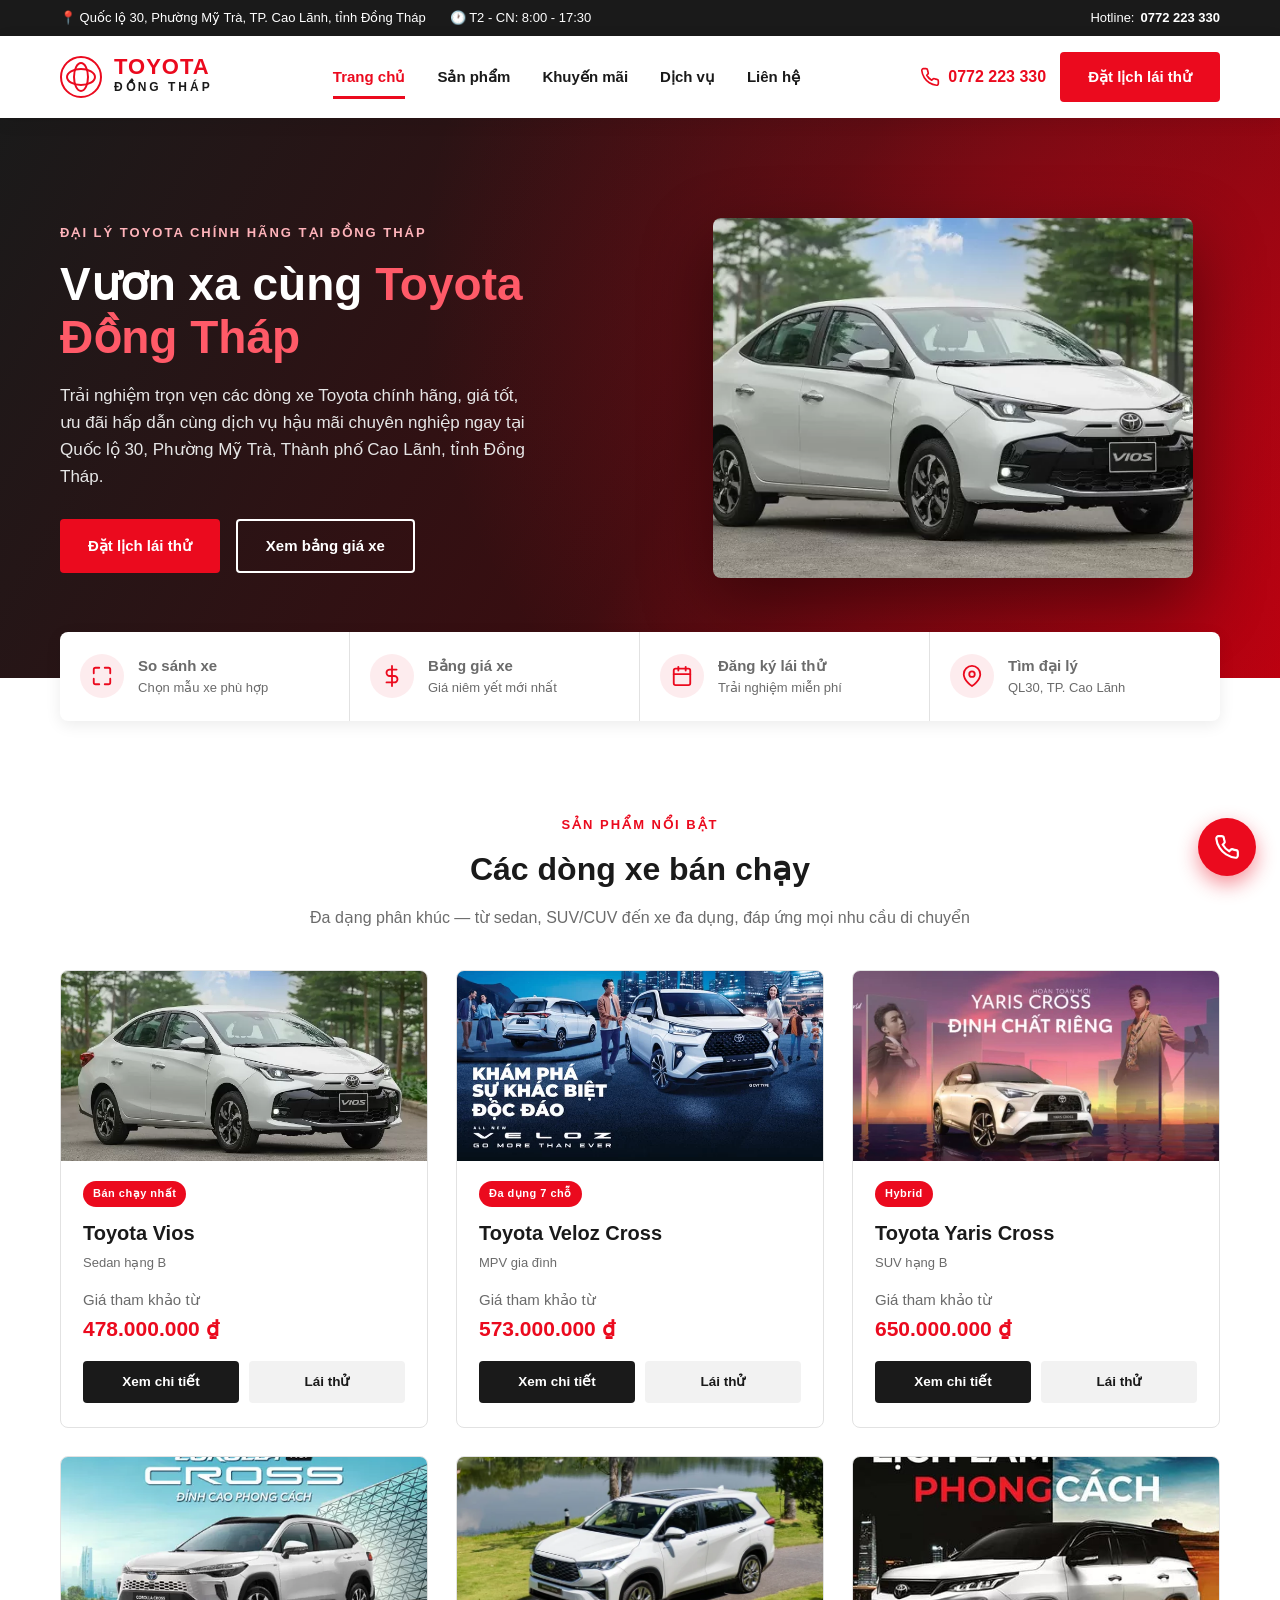
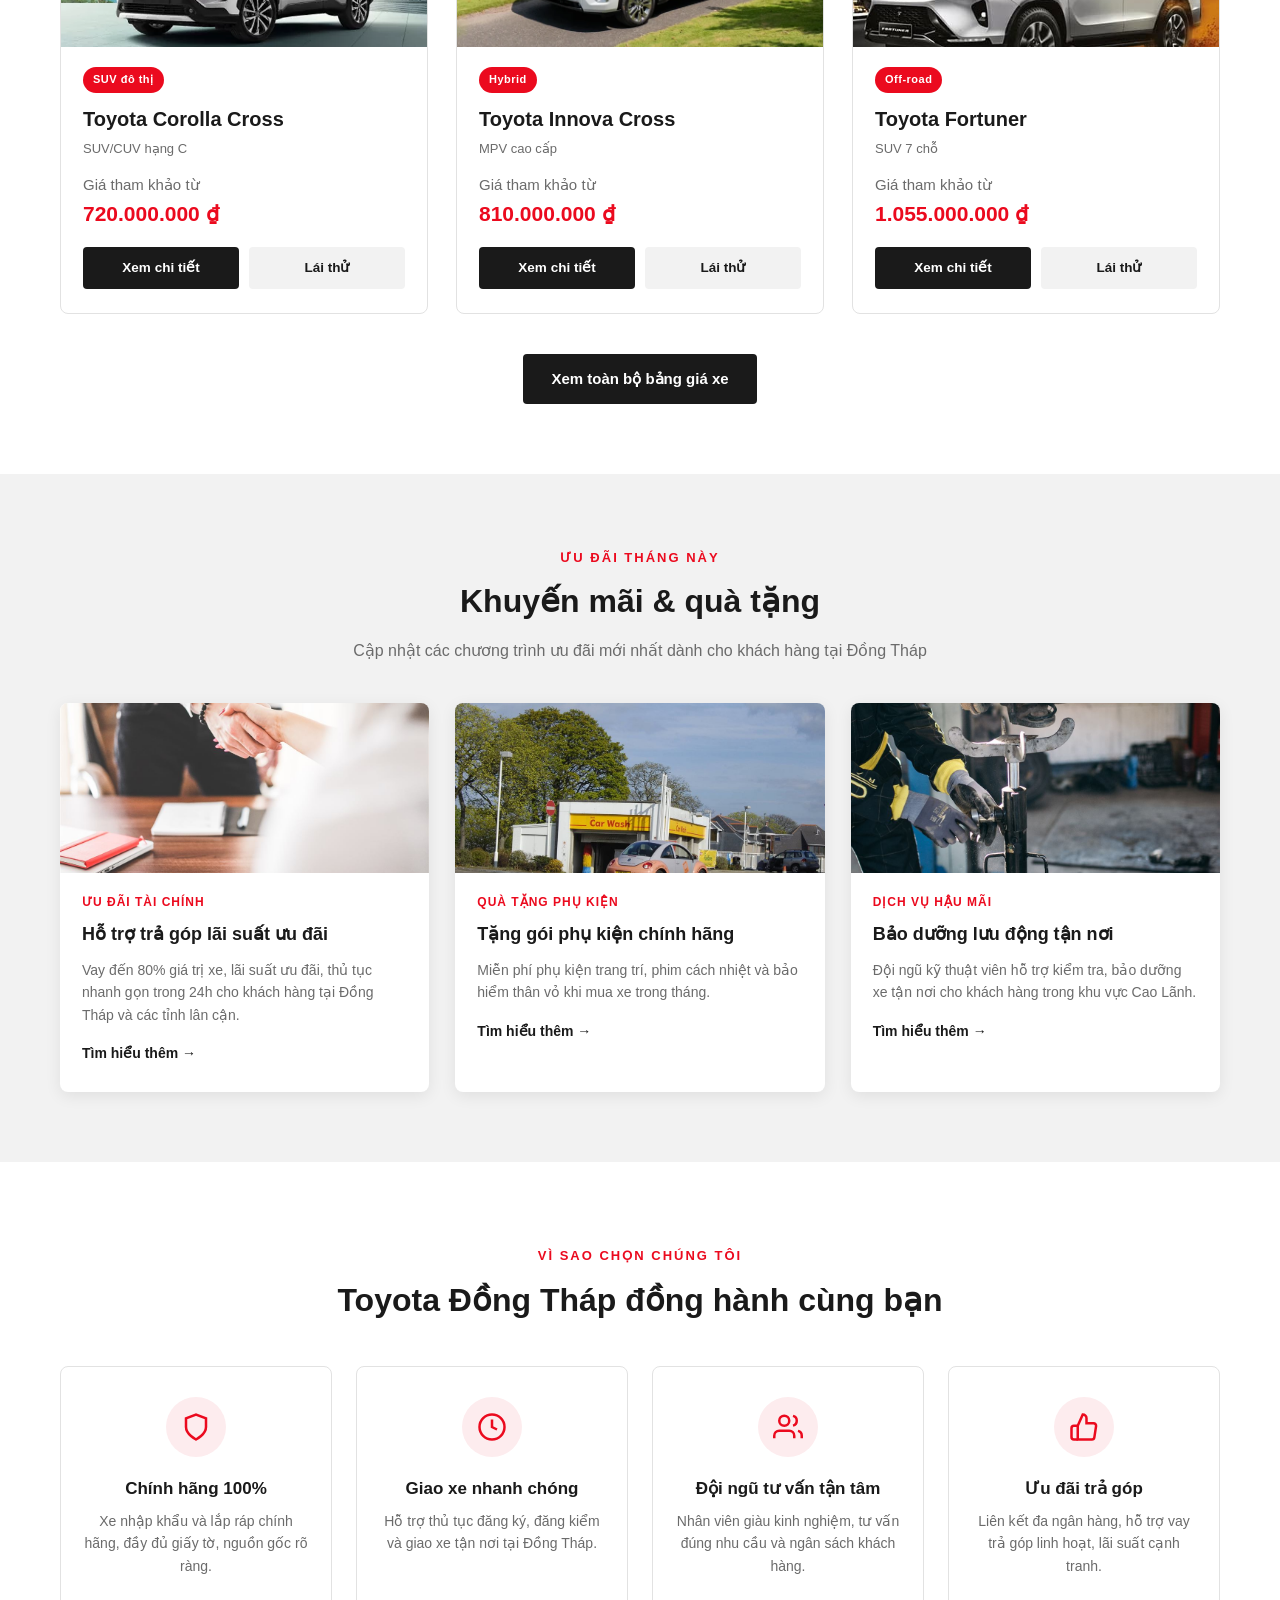
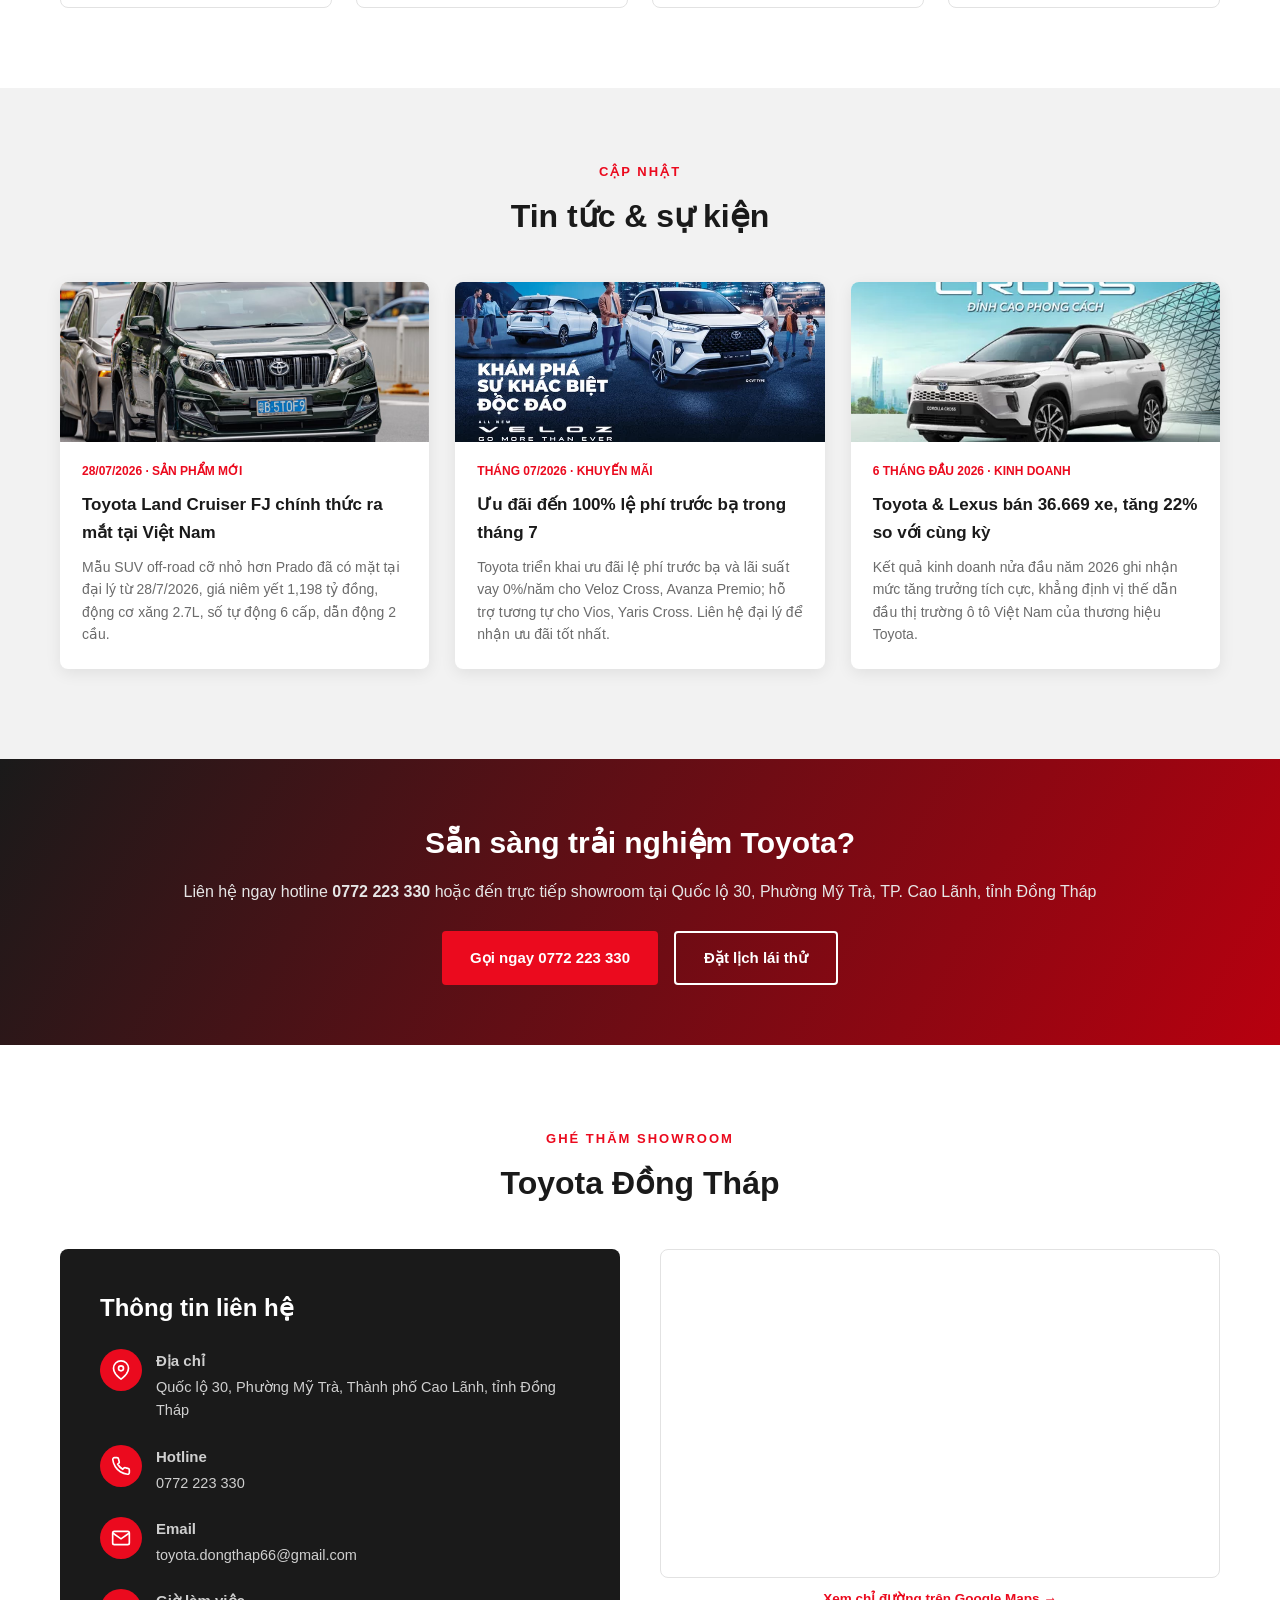
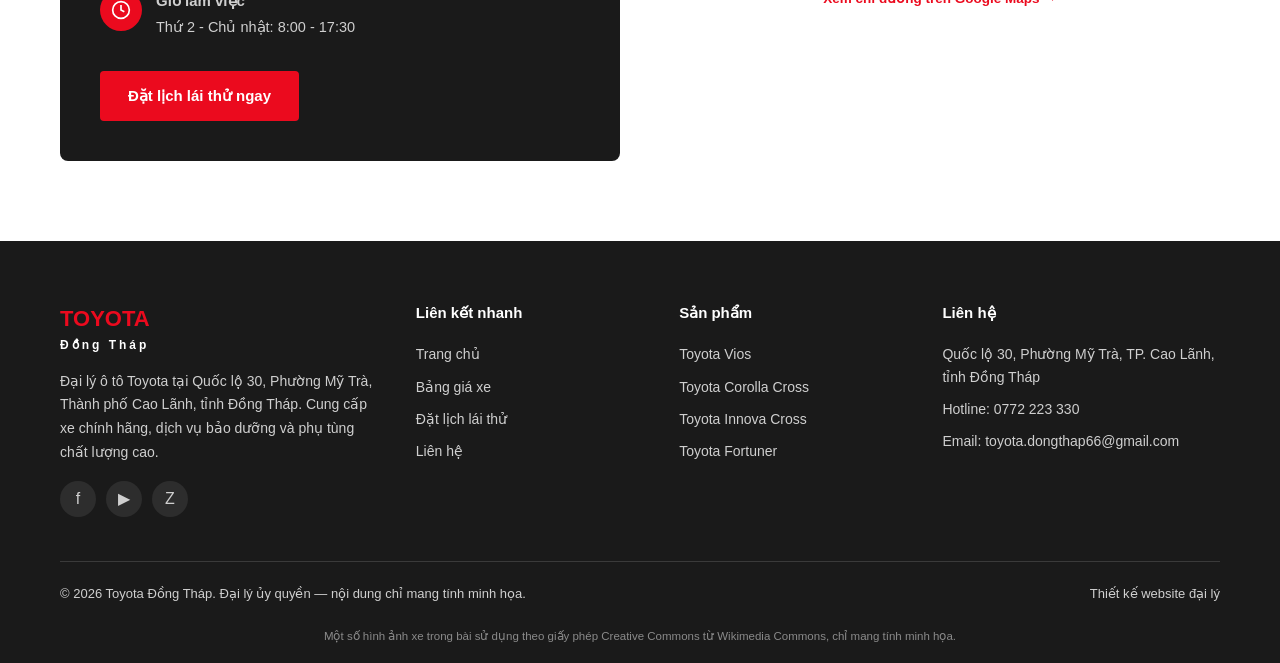
==== commit abf0d75f: "Cap nhat anh xe theo hinh anh moi nhat tu toyotadongthap.vn" ====
--- a/index.html
+++ b/index.html
@@ -71,7 +71,7 @@
       </div>
     </div>
     <div class="hero-visual">
-      <img src="images/cars/vios.jpg" alt="Toyota Vios tại Toyota Đồng Tháp" loading="eager" />
+      <img src="images/cars/vios.webp" alt="Toyota Vios tại Toyota Đồng Tháp" loading="eager" />
     </div>
   </div>
 </section>
@@ -112,7 +112,7 @@
     <div class="model-grid">
       <!-- Vios -->
       <article class="model-card">
-        <div class="model-img"><img src="images/cars/vios.jpg" alt="Toyota Vios" loading="lazy" /></div>
+        <div class="model-img"><img src="images/cars/vios.webp" alt="Toyota Vios" loading="lazy" /></div>
         <div class="model-body">
           <span class="badge">Bán chạy nhất</span>
           <h3>Toyota Vios</h3>
@@ -127,7 +127,7 @@
 
       <!-- Veloz Cross -->
       <article class="model-card">
-        <div class="model-img"><img src="images/cars/veloz-cross.jpg" alt="Toyota Veloz Cross" loading="lazy" /></div>
+        <div class="model-img"><img src="images/cars/veloz-cross.webp" alt="Toyota Veloz Cross" loading="lazy" /></div>
         <div class="model-body">
           <span class="badge">Đa dụng 7 chỗ</span>
           <h3>Toyota Veloz Cross</h3>
@@ -142,7 +142,7 @@
 
       <!-- Yaris Cross -->
       <article class="model-card">
-        <div class="model-img"><img src="images/cars/yaris-cross.jpg" alt="Toyota Yaris Cross" loading="lazy" /></div>
+        <div class="model-img"><img src="images/cars/yaris-cross.webp" alt="Toyota Yaris Cross" loading="lazy" /></div>
         <div class="model-body">
           <span class="badge">Hybrid</span>
           <h3>Toyota Yaris Cross</h3>
@@ -157,7 +157,7 @@
 
       <!-- Corolla Cross -->
       <article class="model-card">
-        <div class="model-img"><img src="images/cars/corolla-cross.jpg" alt="Toyota Corolla Cross" loading="lazy" /></div>
+        <div class="model-img"><img src="images/cars/corolla-cross.webp" alt="Toyota Corolla Cross" loading="lazy" /></div>
         <div class="model-body">
           <span class="badge">SUV đô thị</span>
           <h3>Toyota Corolla Cross</h3>
@@ -172,7 +172,7 @@
 
       <!-- Innova Cross -->
       <article class="model-card">
-        <div class="model-img"><img src="images/cars/innova-cross.jpg" alt="Toyota Innova Cross" loading="lazy" /></div>
+        <div class="model-img"><img src="images/cars/innova-cross.webp" alt="Toyota Innova Cross" loading="lazy" /></div>
         <div class="model-body">
           <span class="badge">Hybrid</span>
           <h3>Toyota Innova Cross</h3>
@@ -301,7 +301,7 @@
         </div>
       </article>
       <article class="news-card">
-        <div class="news-img"><img src="images/cars/veloz-cross.jpg" alt="Khuyến mãi Toyota tháng 7/2026" loading="lazy" /></div>
+        <div class="news-img"><img src="images/cars/veloz-cross.webp" alt="Khuyến mãi Toyota tháng 7/2026" loading="lazy" /></div>
         <div class="news-body">
           <div class="news-date">Tháng 07/2026 · Khuyến mãi</div>
           <h3>Ưu đãi đến 100% lệ phí trước bạ trong tháng 7</h3>
@@ -309,7 +309,7 @@
         </div>
       </article>
       <article class="news-card">
-        <div class="news-img"><img src="images/cars/corolla-cross.jpg" alt="Kết quả kinh doanh Toyota 6 tháng đầu năm 2026" loading="lazy" /></div>
+        <div class="news-img"><img src="images/cars/corolla-cross.webp" alt="Kết quả kinh doanh Toyota 6 tháng đầu năm 2026" loading="lazy" /></div>
         <div class="news-body">
           <div class="news-date">6 tháng đầu 2026 · Kinh doanh</div>
           <h3>Toyota & Lexus bán 36.669 xe, tăng 22% so với cùng kỳ</h3>
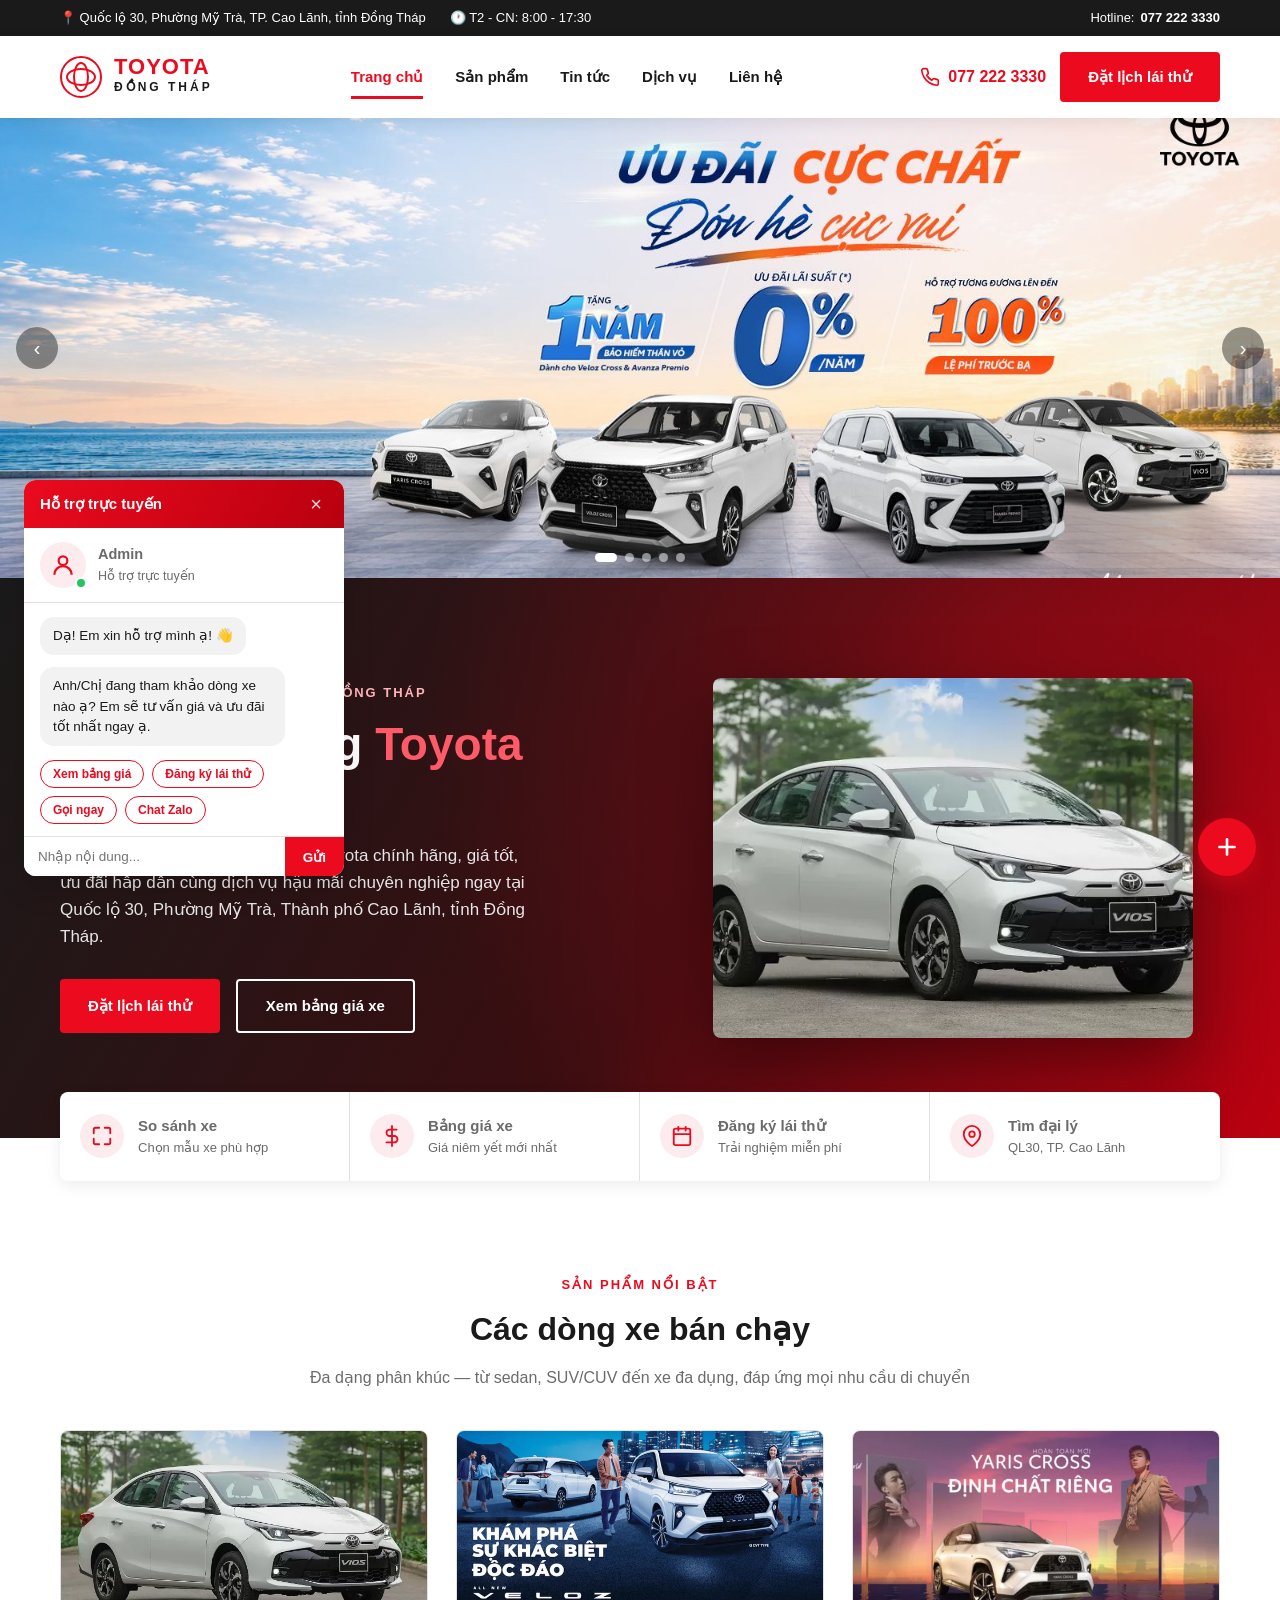
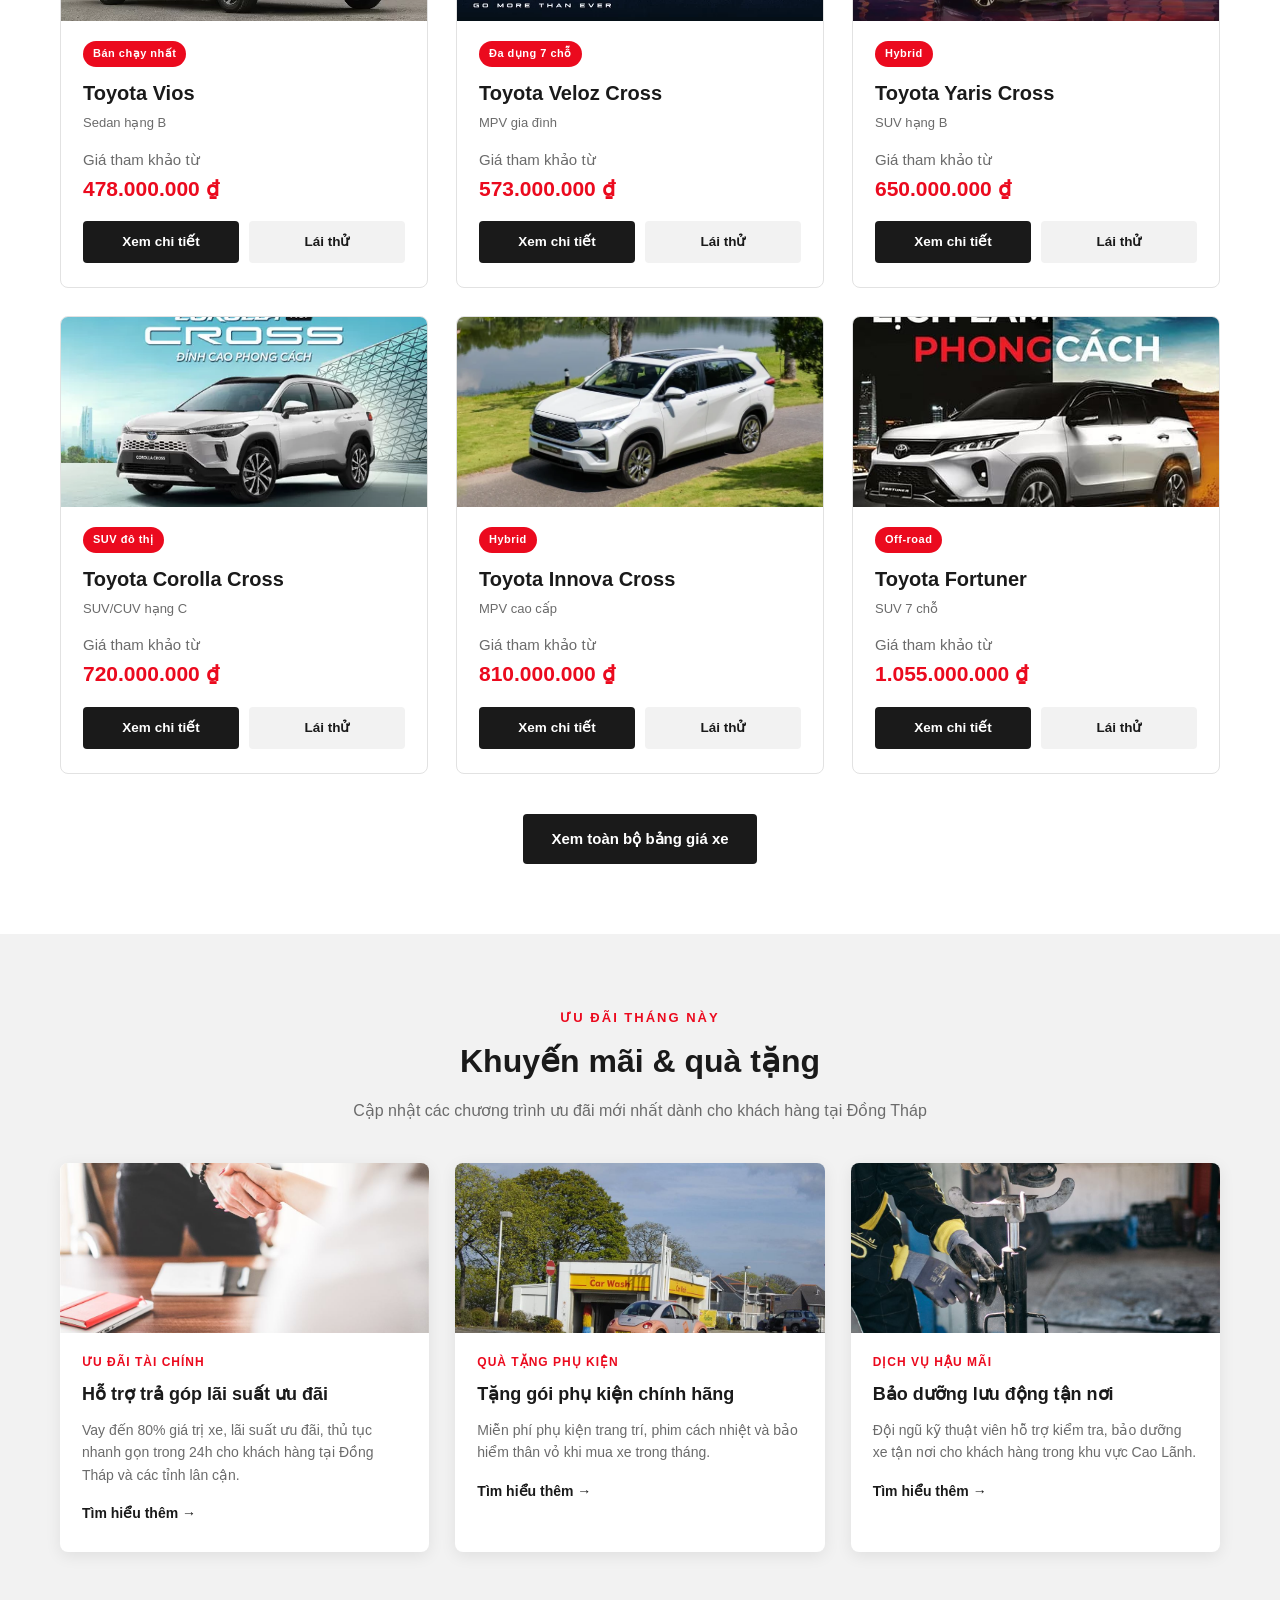
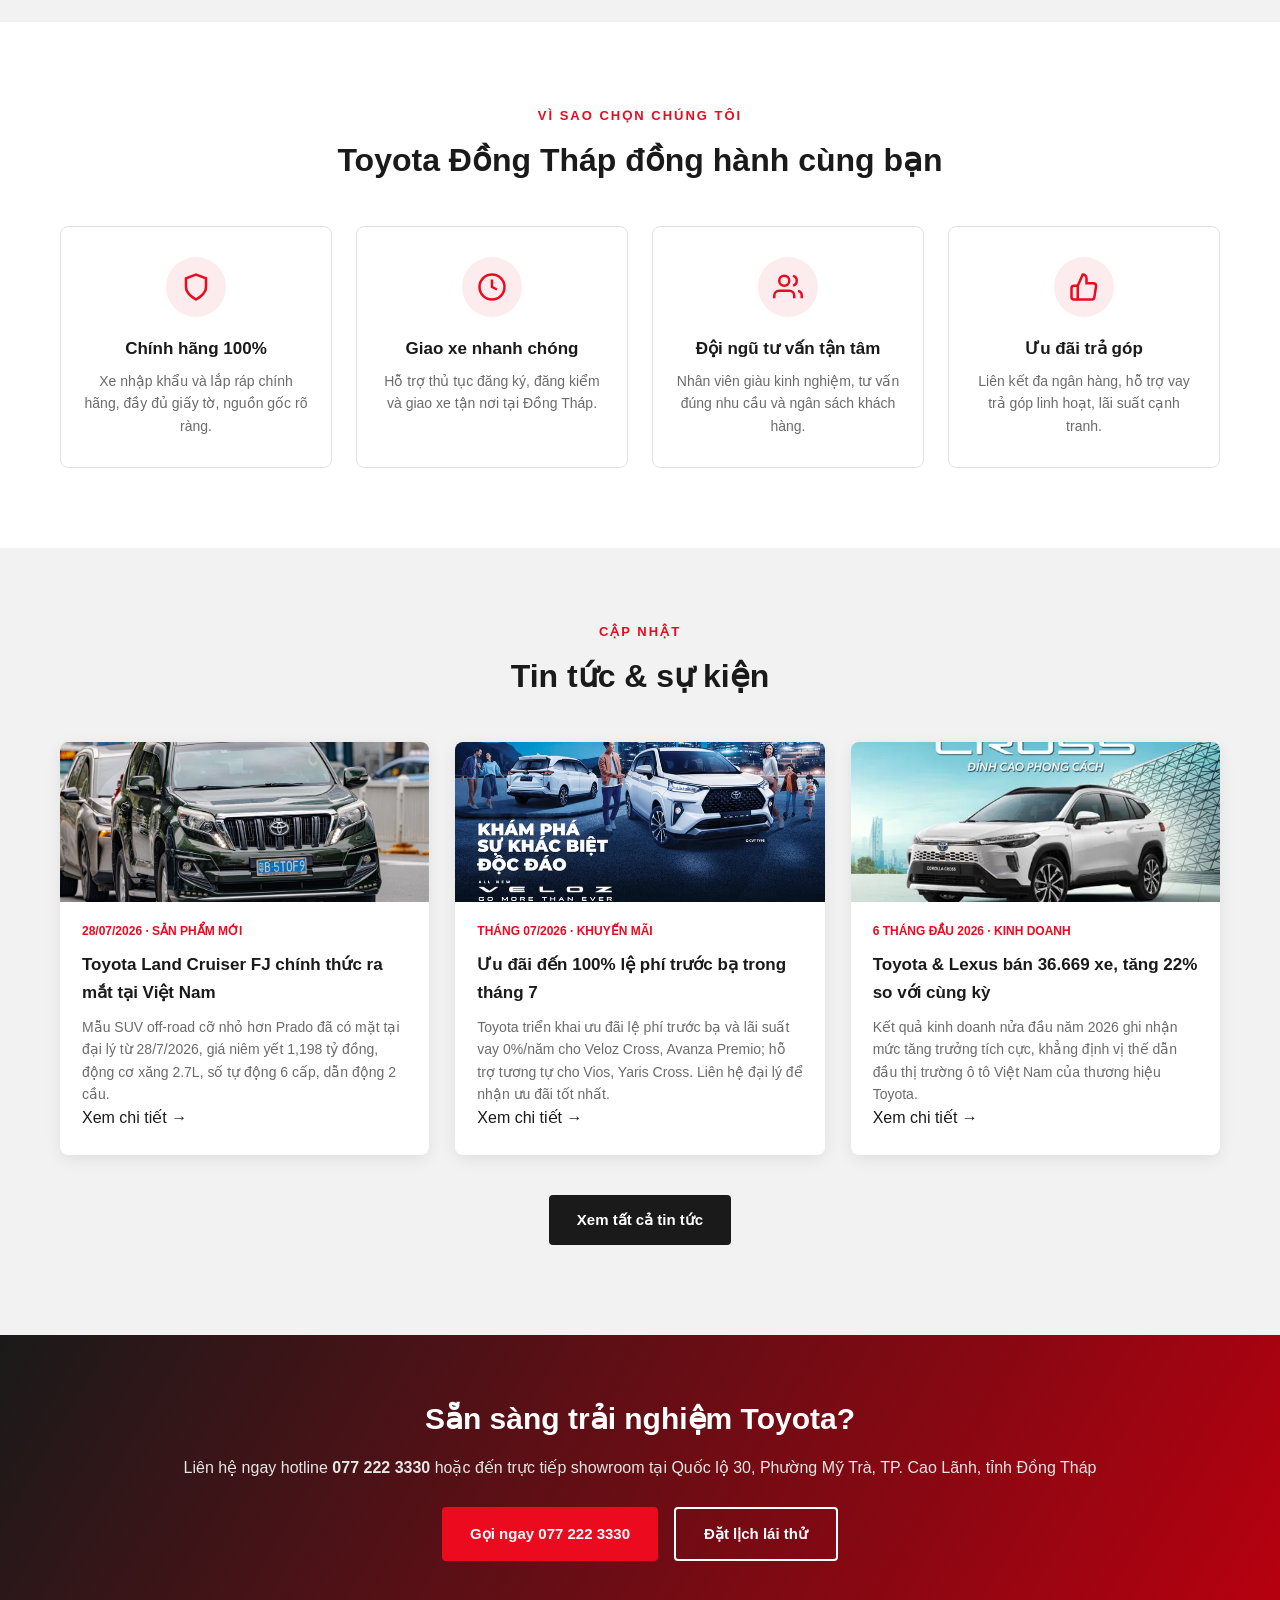
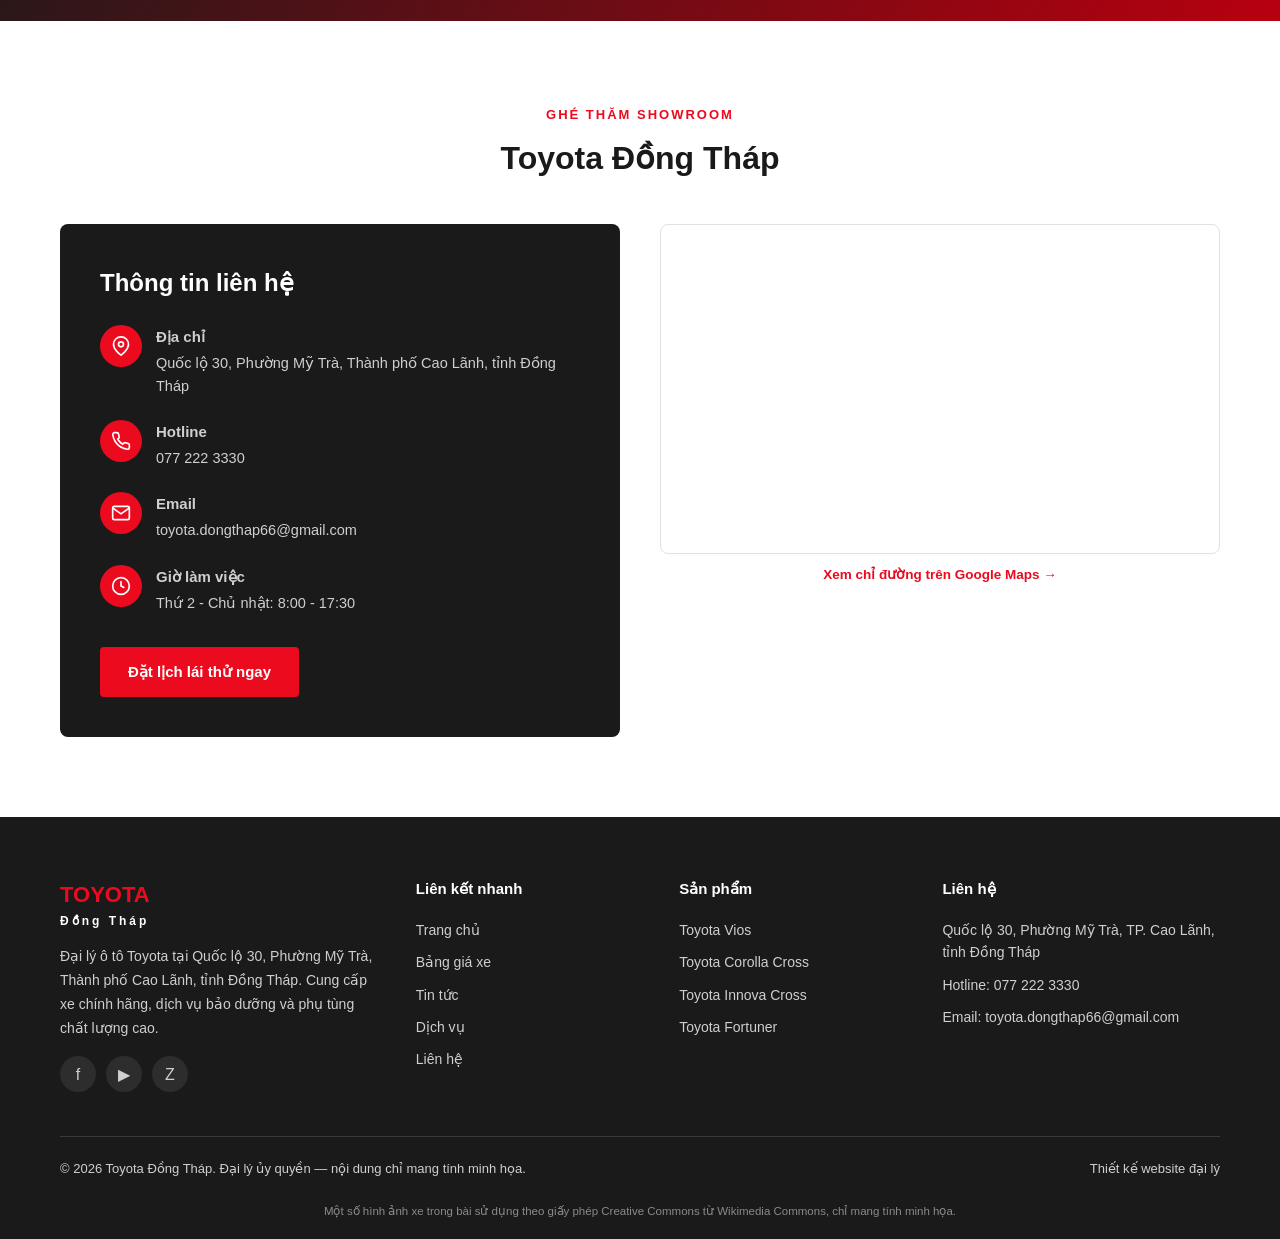
==== commit 4ee03c43: "Them trang chi tiet xe, tin tuc, dich vu, chatbot, cum nut CTA, carousel banner va doi dinh dang SDT" ====
--- a/index.html
+++ b/index.html
@@ -4,7 +4,7 @@
 <meta charset="UTF-8" />
 <meta name="viewport" content="width=device-width, initial-scale=1.0" />
 <title>Toyota Đồng Tháp | Đại lý Toyota chính hãng - Quốc lộ 30, Cao Lãnh</title>
-<meta name="description" content="Toyota Đồng Tháp - Đại lý ô tô Toyota tại Quốc lộ 30, Phường Mỹ Trà, Thành phố Cao Lãnh, tỉnh Đồng Tháp. Bảng giá xe, khuyến mãi, đặt lịch lái thử. Hotline 0772 223 330." />
+<meta name="description" content="Toyota Đồng Tháp - Đại lý ô tô Toyota tại Quốc lộ 30, Phường Mỹ Trà, Thành phố Cao Lãnh, tỉnh Đồng Tháp. Bảng giá xe, khuyến mãi, đặt lịch lái thử. Hotline 077 222 3330." />
 <link rel="stylesheet" href="css/style.css" />
 </head>
 <body>
@@ -17,7 +17,7 @@
       <span>🕐 T2 - CN: 8:00 - 17:30</span>
     </div>
     <div class="topbar-info">
-      <span>Hotline: <a href="tel:0772223330">0772 223 330</a></span>
+      <span>Hotline: <a href="tel:0772223330">077 222 3330</a></span>
     </div>
   </div>
 </div>
@@ -40,15 +40,15 @@
     <nav class="main-nav">
       <a href="index.html" class="active">Trang chủ</a>
       <a href="xe.html">Sản phẩm</a>
-      <a href="xe.html#khuyen-mai">Khuyến mãi</a>
-      <a href="lien-he.html">Dịch vụ</a>
+      <a href="tin-tuc.html">Tin tức</a>
+      <a href="dich-vu.html">Dịch vụ</a>
       <a href="lien-he.html">Liên hệ</a>
     </nav>
 
     <div class="header-actions">
       <a class="header-hotline" href="tel:0772223330">
         <svg width="20" height="20" viewBox="0 0 24 24" fill="none" stroke="currentColor" stroke-width="2" stroke-linecap="round" stroke-linejoin="round"><path d="M22 16.92v3a2 2 0 0 1-2.18 2 19.79 19.79 0 0 1-8.63-3.07 19.5 19.5 0 0 1-6-6 19.79 19.79 0 0 1-3.07-8.67A2 2 0 0 1 4.11 2h3a2 2 0 0 1 2 1.72c.127.96.361 1.903.7 2.81a2 2 0 0 1-.45 2.11L8.09 9.91a16 16 0 0 0 6 6l1.27-1.27a2 2 0 0 1 2.11-.45c.907.339 1.85.573 2.81.7A2 2 0 0 1 22 16.92z"/></svg>
-        <span>0772 223 330</span>
+        <span>077 222 3330</span>
       </a>
       <a href="lien-he.html" class="btn btn-primary">Đặt lịch lái thử</a>
       <button class="nav-toggle" aria-label="Mở menu">
@@ -57,6 +57,20 @@
     </div>
   </div>
 </header>
+
+<!-- ===== Banner carousel ===== -->
+<section class="hero-carousel" id="hero-carousel">
+  <div class="carousel-track" id="carousel-track">
+    <div class="carousel-slide"><img src="images/banners/banner-2.jpg" alt="Ưu đãi Toyota" loading="eager" /></div>
+    <div class="carousel-slide"><img src="images/banners/banner-1.jpg" alt="Khuyến mãi Toyota" loading="lazy" /></div>
+    <div class="carousel-slide"><img src="images/banners/banner-3.webp" alt="Toyota Hybrid Electric" loading="lazy" /></div>
+    <div class="carousel-slide"><img src="images/banners/banner-4.webp" alt="Toyota Hilux" loading="lazy" /></div>
+    <div class="carousel-slide"><img src="images/banners/banner-5.webp" alt="Bảo hành mở rộng Toyota" loading="lazy" /></div>
+  </div>
+  <button class="carousel-arrow carousel-prev" id="carousel-prev" aria-label="Ảnh trước">‹</button>
+  <button class="carousel-arrow carousel-next" id="carousel-next" aria-label="Ảnh sau">›</button>
+  <div class="carousel-dots" id="carousel-dots"></div>
+</section>
 
 <!-- ===== Hero ===== -->
 <section class="hero">
@@ -112,90 +126,90 @@
     <div class="model-grid">
       <!-- Vios -->
       <article class="model-card">
-        <div class="model-img"><img src="images/cars/vios.webp" alt="Toyota Vios" loading="lazy" /></div>
+        <a href="xe-chi-tiet.html?xe=vios" class="model-img"><img src="images/cars/vios.webp" alt="Toyota Vios" loading="lazy" /></a>
         <div class="model-body">
           <span class="badge">Bán chạy nhất</span>
-          <h3>Toyota Vios</h3>
+          <h3><a href="xe-chi-tiet.html?xe=vios">Toyota Vios</a></h3>
           <div class="model-cat">Sedan hạng B</div>
           <div class="price">Giá tham khảo từ<strong>478.000.000 ₫</strong></div>
           <div class="model-actions">
-            <a href="xe.html" class="a1">Xem chi tiết</a>
-            <a href="lien-he.html" class="a2">Lái thử</a>
+            <a href="xe-chi-tiet.html?xe=vios" class="a1">Xem chi tiết</a>
+            <a href="lien-he.html?xe=vios" class="a2">Lái thử</a>
           </div>
         </div>
       </article>
 
       <!-- Veloz Cross -->
       <article class="model-card">
-        <div class="model-img"><img src="images/cars/veloz-cross.webp" alt="Toyota Veloz Cross" loading="lazy" /></div>
+        <a href="xe-chi-tiet.html?xe=veloz-cross" class="model-img"><img src="images/cars/veloz-cross.webp" alt="Toyota Veloz Cross" loading="lazy" /></a>
         <div class="model-body">
           <span class="badge">Đa dụng 7 chỗ</span>
-          <h3>Toyota Veloz Cross</h3>
+          <h3><a href="xe-chi-tiet.html?xe=veloz-cross">Toyota Veloz Cross</a></h3>
           <div class="model-cat">MPV gia đình</div>
           <div class="price">Giá tham khảo từ<strong>573.000.000 ₫</strong></div>
           <div class="model-actions">
-            <a href="xe.html" class="a1">Xem chi tiết</a>
-            <a href="lien-he.html" class="a2">Lái thử</a>
+            <a href="xe-chi-tiet.html?xe=veloz-cross" class="a1">Xem chi tiết</a>
+            <a href="lien-he.html?xe=veloz-cross" class="a2">Lái thử</a>
           </div>
         </div>
       </article>
 
       <!-- Yaris Cross -->
       <article class="model-card">
-        <div class="model-img"><img src="images/cars/yaris-cross.webp" alt="Toyota Yaris Cross" loading="lazy" /></div>
+        <a href="xe-chi-tiet.html?xe=yaris-cross" class="model-img"><img src="images/cars/yaris-cross.webp" alt="Toyota Yaris Cross" loading="lazy" /></a>
         <div class="model-body">
           <span class="badge">Hybrid</span>
-          <h3>Toyota Yaris Cross</h3>
+          <h3><a href="xe-chi-tiet.html?xe=yaris-cross">Toyota Yaris Cross</a></h3>
           <div class="model-cat">SUV hạng B</div>
           <div class="price">Giá tham khảo từ<strong>650.000.000 ₫</strong></div>
           <div class="model-actions">
-            <a href="xe.html" class="a1">Xem chi tiết</a>
-            <a href="lien-he.html" class="a2">Lái thử</a>
+            <a href="xe-chi-tiet.html?xe=yaris-cross" class="a1">Xem chi tiết</a>
+            <a href="lien-he.html?xe=yaris-cross" class="a2">Lái thử</a>
           </div>
         </div>
       </article>
 
       <!-- Corolla Cross -->
       <article class="model-card">
-        <div class="model-img"><img src="images/cars/corolla-cross.webp" alt="Toyota Corolla Cross" loading="lazy" /></div>
+        <a href="xe-chi-tiet.html?xe=corolla-cross" class="model-img"><img src="images/cars/corolla-cross.webp" alt="Toyota Corolla Cross" loading="lazy" /></a>
         <div class="model-body">
           <span class="badge">SUV đô thị</span>
-          <h3>Toyota Corolla Cross</h3>
+          <h3><a href="xe-chi-tiet.html?xe=corolla-cross">Toyota Corolla Cross</a></h3>
           <div class="model-cat">SUV/CUV hạng C</div>
           <div class="price">Giá tham khảo từ<strong>720.000.000 ₫</strong></div>
           <div class="model-actions">
-            <a href="xe.html" class="a1">Xem chi tiết</a>
-            <a href="lien-he.html" class="a2">Lái thử</a>
+            <a href="xe-chi-tiet.html?xe=corolla-cross" class="a1">Xem chi tiết</a>
+            <a href="lien-he.html?xe=corolla-cross" class="a2">Lái thử</a>
           </div>
         </div>
       </article>
 
       <!-- Innova Cross -->
       <article class="model-card">
-        <div class="model-img"><img src="images/cars/innova-cross.webp" alt="Toyota Innova Cross" loading="lazy" /></div>
+        <a href="xe-chi-tiet.html?xe=innova-cross" class="model-img"><img src="images/cars/innova-cross.webp" alt="Toyota Innova Cross" loading="lazy" /></a>
         <div class="model-body">
           <span class="badge">Hybrid</span>
-          <h3>Toyota Innova Cross</h3>
+          <h3><a href="xe-chi-tiet.html?xe=innova-cross">Toyota Innova Cross</a></h3>
           <div class="model-cat">MPV cao cấp</div>
           <div class="price">Giá tham khảo từ<strong>810.000.000 ₫</strong></div>
           <div class="model-actions">
-            <a href="xe.html" class="a1">Xem chi tiết</a>
-            <a href="lien-he.html" class="a2">Lái thử</a>
+            <a href="xe-chi-tiet.html?xe=innova-cross" class="a1">Xem chi tiết</a>
+            <a href="lien-he.html?xe=innova-cross" class="a2">Lái thử</a>
           </div>
         </div>
       </article>
 
       <!-- Fortuner -->
       <article class="model-card">
-        <div class="model-img"><img src="images/cars/fortuner.jpg" alt="Toyota Fortuner" loading="lazy" /></div>
+        <a href="xe-chi-tiet.html?xe=fortuner" class="model-img"><img src="images/cars/fortuner.jpg" alt="Toyota Fortuner" loading="lazy" /></a>
         <div class="model-body">
           <span class="badge">Off-road</span>
-          <h3>Toyota Fortuner</h3>
+          <h3><a href="xe-chi-tiet.html?xe=fortuner">Toyota Fortuner</a></h3>
           <div class="model-cat">SUV 7 chỗ</div>
           <div class="price">Giá tham khảo từ<strong>1.055.000.000 ₫</strong></div>
           <div class="model-actions">
-            <a href="xe.html" class="a1">Xem chi tiết</a>
-            <a href="lien-he.html" class="a2">Lái thử</a>
+            <a href="xe-chi-tiet.html?xe=fortuner" class="a1">Xem chi tiết</a>
+            <a href="lien-he.html?xe=fortuner" class="a2">Lái thử</a>
           </div>
         </div>
       </article>
@@ -293,11 +307,12 @@
 
     <div class="news-grid">
       <article class="news-card">
-        <div class="news-img"><img src="images/cars/land-cruiser-prado.jpg" alt="Toyota Land Cruiser FJ" loading="lazy" /></div>
+        <div class="news-img"><img src="images/cars/land-cruiser-news.jpg" alt="Toyota Land Cruiser FJ" loading="lazy" /></div>
         <div class="news-body">
           <div class="news-date">28/07/2026 · Sản phẩm mới</div>
           <h3>Toyota Land Cruiser FJ chính thức ra mắt tại Việt Nam</h3>
           <p>Mẫu SUV off-road cỡ nhỏ hơn Prado đã có mặt tại đại lý từ 28/7/2026, giá niêm yết 1,198 tỷ đồng, động cơ xăng 2.7L, số tự động 6 cấp, dẫn động 2 cầu.</p>
+          <a href="tin-tuc.html#tin-chinh-hang" class="promo-link">Xem chi tiết →</a>
         </div>
       </article>
       <article class="news-card">
@@ -306,6 +321,7 @@
           <div class="news-date">Tháng 07/2026 · Khuyến mãi</div>
           <h3>Ưu đãi đến 100% lệ phí trước bạ trong tháng 7</h3>
           <p>Toyota triển khai ưu đãi lệ phí trước bạ và lãi suất vay 0%/năm cho Veloz Cross, Avanza Premio; hỗ trợ tương tự cho Vios, Yaris Cross. Liên hệ đại lý để nhận ưu đãi tốt nhất.</p>
+          <a href="tin-tuc.html#tin-chinh-hang" class="promo-link">Xem chi tiết →</a>
         </div>
       </article>
       <article class="news-card">
@@ -314,8 +330,13 @@
           <div class="news-date">6 tháng đầu 2026 · Kinh doanh</div>
           <h3>Toyota & Lexus bán 36.669 xe, tăng 22% so với cùng kỳ</h3>
           <p>Kết quả kinh doanh nửa đầu năm 2026 ghi nhận mức tăng trưởng tích cực, khẳng định vị thế dẫn đầu thị trường ô tô Việt Nam của thương hiệu Toyota.</p>
-        </div>
-      </article>
+          <a href="tin-tuc.html#tin-chinh-hang" class="promo-link">Xem chi tiết →</a>
+        </div>
+      </article>
+    </div>
+
+    <div class="models-more">
+      <a href="tin-tuc.html" class="btn btn-dark">Xem tất cả tin tức</a>
     </div>
   </div>
 </section>
@@ -324,9 +345,9 @@
 <section class="cta-band">
   <div class="container">
     <h2>Sẵn sàng trải nghiệm Toyota?</h2>
-    <p>Liên hệ ngay hotline <strong>0772 223 330</strong> hoặc đến trực tiếp showroom tại Quốc lộ 30, Phường Mỹ Trà, TP. Cao Lãnh, tỉnh Đồng Tháp</p>
+    <p>Liên hệ ngay hotline <strong>077 222 3330</strong> hoặc đến trực tiếp showroom tại Quốc lộ 30, Phường Mỹ Trà, TP. Cao Lãnh, tỉnh Đồng Tháp</p>
     <div class="cta-actions">
-      <a href="tel:0772223330" class="btn btn-primary">Gọi ngay 0772 223 330</a>
+      <a href="tel:0772223330" class="btn btn-primary">Gọi ngay 077 222 3330</a>
       <a href="lien-he.html" class="btn btn-outline">Đặt lịch lái thử</a>
     </div>
   </div>
@@ -348,7 +369,7 @@
         </div>
         <div class="contact-line">
           <span class="icon"><svg viewBox="0 0 24 24" fill="none" stroke="#fff" stroke-width="2"><path d="M22 16.92v3a2 2 0 0 1-2.18 2 19.79 19.79 0 0 1-8.63-3.07 19.5 19.5 0 0 1-6-6 19.79 19.79 0 0 1-3.07-8.67A2 2 0 0 1 4.11 2h3a2 2 0 0 1 2 1.72c.127.96.361 1.903.7 2.81a2 2 0 0 1-.45 2.11L8.09 9.91a16 16 0 0 0 6 6l1.27-1.27a2 2 0 0 1 2.11-.45c.907.339 1.85.573 2.81.7A2 2 0 0 1 22 16.92z"/></svg></span>
-          <span><strong>Hotline</strong><a href="tel:0772223330">0772 223 330</a></span>
+          <span><strong>Hotline</strong><a href="tel:0772223330">077 222 3330</a></span>
         </div>
         <div class="contact-line">
           <span class="icon"><svg viewBox="0 0 24 24" fill="none" stroke="#fff" stroke-width="2"><rect x="2" y="4" width="20" height="16" rx="2"/><polyline points="22,6 12,13 2,6"/></svg></span>
@@ -395,7 +416,8 @@
         <ul>
           <li><a href="index.html">Trang chủ</a></li>
           <li><a href="xe.html">Bảng giá xe</a></li>
-          <li><a href="lien-he.html">Đặt lịch lái thử</a></li>
+          <li><a href="tin-tuc.html">Tin tức</a></li>
+          <li><a href="dich-vu.html">Dịch vụ</a></li>
           <li><a href="lien-he.html">Liên hệ</a></li>
         </ul>
       </div>
@@ -412,7 +434,7 @@
         <h4>Liên hệ</h4>
         <ul>
           <li>Quốc lộ 30, Phường Mỹ Trà, TP. Cao Lãnh, tỉnh Đồng Tháp</li>
-          <li>Hotline: <a href="tel:0772223330">0772 223 330</a></li>
+          <li>Hotline: <a href="tel:0772223330">077 222 3330</a></li>
           <li>Email: toyota.dongthap66@gmail.com</li>
         </ul>
       </div>
@@ -425,10 +447,31 @@
   <p class="photo-credit">Một số hình ảnh xe trong bài sử dụng theo giấy phép Creative Commons từ Wikimedia Commons, chỉ mang tính minh họa.</p>
 </footer>
 
-<a href="tel:0772223330" class="float-hotline" aria-label="Gọi hotline">
-  <svg viewBox="0 0 24 24" fill="none" stroke="#fff" stroke-width="2"><path d="M22 16.92v3a2 2 0 0 1-2.18 2 19.79 19.79 0 0 1-8.63-3.07 19.5 19.5 0 0 1-6-6 19.79 19.79 0 0 1-3.07-8.67A2 2 0 0 1 4.11 2h3a2 2 0 0 1 2 1.72c.127.96.361 1.903.7 2.81a2 2 0 0 1-.45 2.11L8.09 9.91a16 16 0 0 0 6 6l1.27-1.27a2 2 0 0 1 2.11-.45c.907.339 1.85.573 2.81.7A2 2 0 0 1 22 16.92z"/></svg>
-</a>
+<div class="fab-menu" id="fab-menu">
+  <div class="fab-options">
+    <a href="lien-he.html#dat-lich" class="fab-option fab-testdrive">
+      <span class="fab-icon"><svg viewBox="0 0 24 24" fill="none" stroke="#fff" stroke-width="2"><rect x="3" y="4" width="18" height="18" rx="2"/><line x1="16" y1="2" x2="16" y2="6"/><line x1="8" y1="2" x2="8" y2="6"/><line x1="3" y1="10" x2="21" y2="10"/></svg></span>
+      <span class="fab-label">Đăng ký lái thử</span>
+    </a>
+    <a href="mailto:toyota.dongthap66@gmail.com?subject=Yeu%20cau%20bao%20gia%20xe%20Toyota&body=Chao%20Toyota%20Dong%20Thap%2C%20toi%20muon%20duoc%20tu%20van%20bao%20gia%20xe..." class="fab-option fab-mail">
+      <span class="fab-icon"><svg viewBox="0 0 24 24" fill="none" stroke="#fff" stroke-width="2"><rect x="2" y="4" width="20" height="16" rx="2"/><polyline points="22,6 12,13 2,6"/></svg></span>
+      <span class="fab-label">Yêu cầu báo giá</span>
+    </a>
+    <a href="https://zalo.me/0772223330" target="_blank" rel="noopener" class="fab-option fab-zalo">
+      <span class="fab-icon"><svg viewBox="0 0 24 24" fill="none" stroke="#fff" stroke-width="2"><path d="M21 11.5a8.38 8.38 0 0 1-.9 3.8 8.5 8.5 0 0 1-7.6 4.7 8.38 8.38 0 0 1-3.8-.9L3 21l1.9-5.7a8.38 8.38 0 0 1-.9-3.8 8.5 8.5 0 0 1 4.7-7.6 8.38 8.38 0 0 1 3.8-.9h.5a8.48 8.48 0 0 1 8 8v.5z"/></svg></span>
+      <span class="fab-label">Chat Zalo</span>
+    </a>
+    <a href="tel:0772223330" class="fab-option fab-call">
+      <span class="fab-icon"><svg viewBox="0 0 24 24" fill="none" stroke="#fff" stroke-width="2"><path d="M22 16.92v3a2 2 0 0 1-2.18 2 19.79 19.79 0 0 1-8.63-3.07 19.5 19.5 0 0 1-6-6 19.79 19.79 0 0 1-3.07-8.67A2 2 0 0 1 4.11 2h3a2 2 0 0 1 2 1.72c.127.96.361 1.903.7 2.81a2 2 0 0 1-.45 2.11L8.09 9.91a16 16 0 0 0 6 6l1.27-1.27a2 2 0 0 1 2.11-.45c.907.339 1.85.573 2.81.7A2 2 0 0 1 22 16.92z"/></svg></span>
+      <span class="fab-label">Gọi ngay</span>
+    </a>
+  </div>
+  <button class="fab-toggle" id="fab-toggle" aria-label="Liên hệ nhanh">
+    <svg viewBox="0 0 24 24" fill="none" stroke="#fff" stroke-width="2.4" stroke-linecap="round"><line x1="12" y1="5" x2="12" y2="19"/><line x1="5" y1="12" x2="19" y2="12"/></svg>
+  </button>
+</div>
 
 <script src="js/main.js"></script>
+<script src="js/chatbot.js"></script>
 </body>
 </html>
--- a/css/style.css
+++ b/css/style.css
@@ -281,6 +281,96 @@
   border-radius: 2px;
 }
 
+/* ===== Hero image carousel ===== */
+.hero-carousel {
+  position: relative;
+  width: 100%;
+  aspect-ratio: 1600 / 680;
+  max-height: 460px;
+  overflow: hidden;
+  background: var(--black);
+}
+
+.carousel-track {
+  display: flex;
+  width: 100%;
+  height: 100%;
+  transition: transform 0.6s ease;
+}
+
+.carousel-slide {
+  flex: 0 0 100%;
+  width: 100%;
+  height: 100%;
+}
+
+.carousel-slide img {
+  width: 100%;
+  height: 100%;
+  object-fit: cover;
+  display: block;
+}
+
+.carousel-arrow {
+  position: absolute;
+  top: 50%;
+  transform: translateY(-50%);
+  width: 42px;
+  height: 42px;
+  border-radius: 50%;
+  background: rgba(0, 0, 0, 0.4);
+  color: var(--white);
+  display: flex;
+  align-items: center;
+  justify-content: center;
+  font-size: 20px;
+  z-index: 3;
+  transition: background var(--transition);
+}
+
+.carousel-arrow:hover {
+  background: rgba(0, 0, 0, 0.65);
+}
+
+.carousel-prev { left: 16px; }
+.carousel-next { right: 16px; }
+
+.carousel-dots {
+  position: absolute;
+  bottom: 16px;
+  left: 50%;
+  transform: translateX(-50%);
+  display: flex;
+  gap: 8px;
+  z-index: 3;
+}
+
+.carousel-dots button {
+  width: 9px;
+  height: 9px;
+  border-radius: 50%;
+  background: rgba(255, 255, 255, 0.5);
+  padding: 0;
+}
+
+.carousel-dots button.active {
+  background: var(--white);
+  width: 22px;
+  border-radius: 5px;
+}
+
+@media (max-width: 768px) {
+  .hero-carousel {
+    aspect-ratio: 4 / 3;
+    max-height: 320px;
+  }
+  .carousel-arrow {
+    width: 34px;
+    height: 34px;
+    font-size: 16px;
+  }
+}
+
 /* ===== Hero ===== */
 .hero {
   position: relative;
@@ -462,6 +552,7 @@
 }
 
 .model-card .model-img {
+  display: block;
   height: 190px;
   overflow: hidden;
   background: #eee;
@@ -498,6 +589,10 @@
   font-size: 20px;
   font-weight: 800;
   margin-bottom: 4px;
+}
+
+.model-card h3 a:hover {
+  color: var(--red);
 }
 
 .model-card .model-cat {
@@ -993,6 +1088,112 @@
   grid-template-columns: repeat(3, 1fr);
 }
 
+/* ===== Model detail page ===== */
+.spec-row {
+  display: flex;
+  justify-content: space-between;
+  padding: 11px 0;
+  border-bottom: 1px solid var(--border);
+  font-size: 14.5px;
+}
+
+.spec-row span:first-child {
+  color: var(--gray);
+}
+
+.spec-row span:last-child {
+  font-weight: 700;
+}
+
+.feature-card {
+  background: var(--white);
+  border: 1px solid var(--border);
+  border-radius: var(--radius);
+  padding: 20px;
+  font-size: 14px;
+  line-height: 1.6;
+  color: var(--dark-gray);
+}
+
+.trim-row {
+  display: flex;
+  justify-content: space-between;
+  align-items: center;
+  gap: 16px;
+  padding: 16px 20px;
+  border: 1px solid var(--border);
+  border-radius: var(--radius);
+  margin-bottom: 12px;
+  background: var(--white);
+  transition: border-color var(--transition), box-shadow var(--transition);
+}
+
+.trim-row:hover {
+  border-color: var(--red);
+  box-shadow: var(--shadow);
+}
+
+.trim-row .trim-name {
+  font-weight: 700;
+  font-size: 15px;
+}
+
+.trim-row .trim-price {
+  font-weight: 800;
+  font-size: 18px;
+  color: var(--red);
+  white-space: nowrap;
+}
+
+.trim-empty,
+.color-empty {
+  color: var(--gray);
+  font-size: 14.5px;
+  padding: 16px 20px;
+  border: 1px dashed var(--border);
+  border-radius: var(--radius);
+}
+
+.color-grid {
+  display: grid;
+  grid-template-columns: repeat(auto-fill, minmax(120px, 1fr));
+  gap: 14px;
+}
+
+.color-card {
+  border: 1px solid var(--border);
+  border-radius: var(--radius);
+  overflow: hidden;
+  text-align: center;
+  background: var(--white);
+  transition: border-color var(--transition), box-shadow var(--transition);
+}
+
+.color-card:hover {
+  border-color: var(--red);
+  box-shadow: var(--shadow);
+}
+
+.color-card .color-photo {
+  width: 100%;
+  height: 70px;
+  object-fit: cover;
+  display: block;
+}
+
+.color-card .color-dot {
+  width: 100%;
+  height: 70px;
+  border-bottom: 1px solid var(--border);
+}
+
+.color-card .color-name {
+  font-size: 12.5px;
+  font-weight: 600;
+  padding: 8px 6px;
+  line-height: 1.3;
+}
+
 /* ===== Footer ===== */
 .site-footer {
   background: var(--black);
@@ -1080,12 +1281,19 @@
   padding: 0 0 18px;
 }
 
-/* ===== Floating hotline button ===== */
-.float-hotline {
+/* ===== Floating CTA cluster ===== */
+.fab-menu {
   position: fixed;
   right: 24px;
   bottom: 24px;
   z-index: 999;
+  display: flex;
+  flex-direction: column;
+  align-items: flex-end;
+  gap: 14px;
+}
+
+.fab-toggle {
   background: var(--red);
   color: var(--white);
   width: 58px;
@@ -1096,12 +1304,76 @@
   justify-content: center;
   box-shadow: 0 8px 20px rgba(235, 10, 30, 0.45);
   animation: pulse 2s infinite;
-}
-
-.float-hotline svg {
+  transition: transform var(--transition);
+  flex-shrink: 0;
+}
+
+.fab-menu.open .fab-toggle {
+  transform: rotate(135deg);
+  animation: none;
+}
+
+.fab-toggle svg {
   width: 26px;
   height: 26px;
 }
+
+.fab-options {
+  display: flex;
+  flex-direction: column;
+  align-items: flex-end;
+  gap: 12px;
+}
+
+.fab-option {
+  display: flex;
+  align-items: center;
+  gap: 10px;
+  background: var(--white);
+  color: var(--black);
+  border-radius: 30px;
+  padding: 0 4px 0 16px;
+  height: 48px;
+  box-shadow: var(--shadow-lg);
+  font-size: 13.5px;
+  font-weight: 700;
+  white-space: nowrap;
+  opacity: 0;
+  transform: translateY(12px) scale(0.9);
+  pointer-events: none;
+  transition: opacity 0.2s ease, transform 0.2s ease;
+}
+
+.fab-menu.open .fab-option {
+  opacity: 1;
+  transform: translateY(0) scale(1);
+  pointer-events: auto;
+}
+
+.fab-menu.open .fab-option:nth-child(1) { transition-delay: 0.08s; }
+.fab-menu.open .fab-option:nth-child(2) { transition-delay: 0.04s; }
+.fab-menu.open .fab-option:nth-child(3) { transition-delay: 0s; }
+
+.fab-option .fab-icon {
+  width: 38px;
+  height: 38px;
+  border-radius: 50%;
+  display: flex;
+  align-items: center;
+  justify-content: center;
+  flex-shrink: 0;
+  color: var(--white);
+}
+
+.fab-option .fab-icon svg {
+  width: 19px;
+  height: 19px;
+}
+
+.fab-call .fab-icon { background: var(--red); }
+.fab-zalo .fab-icon { background: #0068ff; }
+.fab-mail .fab-icon { background: #2b2b2b; }
+.fab-testdrive .fab-icon { background: #1e7a35; }
 
 @keyframes pulse {
   0% {
@@ -1113,6 +1385,11 @@
   100% {
     box-shadow: 0 0 0 0 rgba(235, 10, 30, 0);
   }
+}
+
+@media (max-width: 480px) {
+  .fab-option span.fab-label { display: none; }
+  .fab-option { padding: 0; width: 48px; justify-content: center; }
 }
 
 /* ===== Car icon color variants ===== */
@@ -1126,6 +1403,225 @@
 .car-silver { color: #9aa0a6; }
 .car-blue { color: #1e4d8c; }
 .car-white { color: #b9b9b9; }
+
+/* ===== Chatbot widget ===== */
+.chatbot-launcher {
+  position: fixed;
+  left: 24px;
+  bottom: 24px;
+  z-index: 998;
+  width: 58px;
+  height: 58px;
+  border-radius: 50%;
+  background: var(--black);
+  display: flex;
+  align-items: center;
+  justify-content: center;
+  box-shadow: var(--shadow-lg);
+}
+
+.chatbot-launcher svg {
+  width: 26px;
+  height: 26px;
+}
+
+.chatbot-launcher.hidden {
+  display: none;
+}
+
+.chatbot-widget {
+  position: fixed;
+  left: 24px;
+  bottom: 24px;
+  z-index: 998;
+  width: 320px;
+  max-width: calc(100vw - 48px);
+  background: var(--white);
+  border-radius: 12px;
+  overflow: hidden;
+  box-shadow: var(--shadow-lg);
+  transform: translateY(24px) scale(0.96);
+  opacity: 0;
+  pointer-events: none;
+  transition: all 0.25s ease;
+}
+
+.chatbot-widget.open {
+  transform: translateY(0) scale(1);
+  opacity: 1;
+  pointer-events: auto;
+}
+
+.chatbot-header {
+  background: linear-gradient(120deg, var(--red), var(--red-dark));
+  color: var(--white);
+  padding: 12px 16px;
+  display: flex;
+  align-items: center;
+  justify-content: space-between;
+  font-weight: 800;
+  font-size: 15px;
+}
+
+.chatbot-header .chatbot-close {
+  background: none;
+  color: var(--white);
+  font-size: 20px;
+  line-height: 1;
+  padding: 2px 6px;
+  opacity: 0.85;
+}
+
+.chatbot-header .chatbot-close:hover {
+  opacity: 1;
+}
+
+.chatbot-agent {
+  display: flex;
+  align-items: center;
+  gap: 12px;
+  padding: 14px 16px;
+  border-bottom: 1px solid var(--border);
+}
+
+.chatbot-agent .avatar {
+  width: 46px;
+  height: 46px;
+  border-radius: 50%;
+  background: #fdecee;
+  display: flex;
+  align-items: center;
+  justify-content: center;
+  position: relative;
+  flex-shrink: 0;
+}
+
+.chatbot-agent .avatar svg {
+  width: 26px;
+  height: 26px;
+}
+
+.chatbot-agent .avatar .online-dot {
+  position: absolute;
+  right: -1px;
+  bottom: -1px;
+  width: 12px;
+  height: 12px;
+  border-radius: 50%;
+  background: #22c55e;
+  border: 2px solid var(--white);
+}
+
+.chatbot-agent strong {
+  display: block;
+  font-size: 14.5px;
+}
+
+.chatbot-agent span {
+  font-size: 12.5px;
+  color: var(--gray);
+}
+
+.chatbot-messages {
+  max-height: 320px;
+  overflow-y: auto;
+  padding: 14px 16px;
+  display: flex;
+  flex-direction: column;
+  gap: 12px;
+}
+
+.chat-msg {
+  max-width: 85%;
+  font-size: 13.5px;
+  line-height: 1.5;
+}
+
+.chat-msg.bot {
+  align-self: flex-start;
+}
+
+.chat-msg.user {
+  align-self: flex-end;
+  text-align: right;
+}
+
+.chat-msg .bubble {
+  display: inline-block;
+  padding: 9px 13px;
+  border-radius: 14px;
+  background: var(--light-gray);
+}
+
+.chat-msg.user .bubble {
+  background: var(--red);
+  color: var(--white);
+}
+
+.chat-msg .meta {
+  display: block;
+  font-size: 11px;
+  color: #a3a3a3;
+  margin-top: 3px;
+}
+
+.chatbot-quick-actions {
+  display: flex;
+  flex-wrap: wrap;
+  gap: 8px;
+  padding: 0 16px 12px;
+}
+
+.chatbot-quick-actions button {
+  background: var(--white);
+  border: 1px solid var(--red);
+  color: var(--red);
+  font-size: 12px;
+  font-weight: 700;
+  padding: 6px 12px;
+  border-radius: 20px;
+}
+
+.chatbot-quick-actions button:hover {
+  background: var(--red);
+  color: var(--white);
+}
+
+.chatbot-input {
+  display: flex;
+  border-top: 1px solid var(--border);
+}
+
+.chatbot-input input {
+  flex: 1;
+  border: none;
+  padding: 12px 14px;
+  font-size: 13.5px;
+  font-family: inherit;
+}
+
+.chatbot-input input:focus {
+  outline: none;
+}
+
+.chatbot-input button {
+  background: var(--red);
+  color: var(--white);
+  font-weight: 700;
+  padding: 0 18px;
+  font-size: 13.5px;
+}
+
+.chatbot-input button:hover {
+  background: var(--red-dark);
+}
+
+@media (max-width: 480px) {
+  .chatbot-launcher,
+  .chatbot-widget {
+    left: 16px;
+  }
+}
 
 /* ===== Responsive ===== */
 @media (max-width: 992px) {
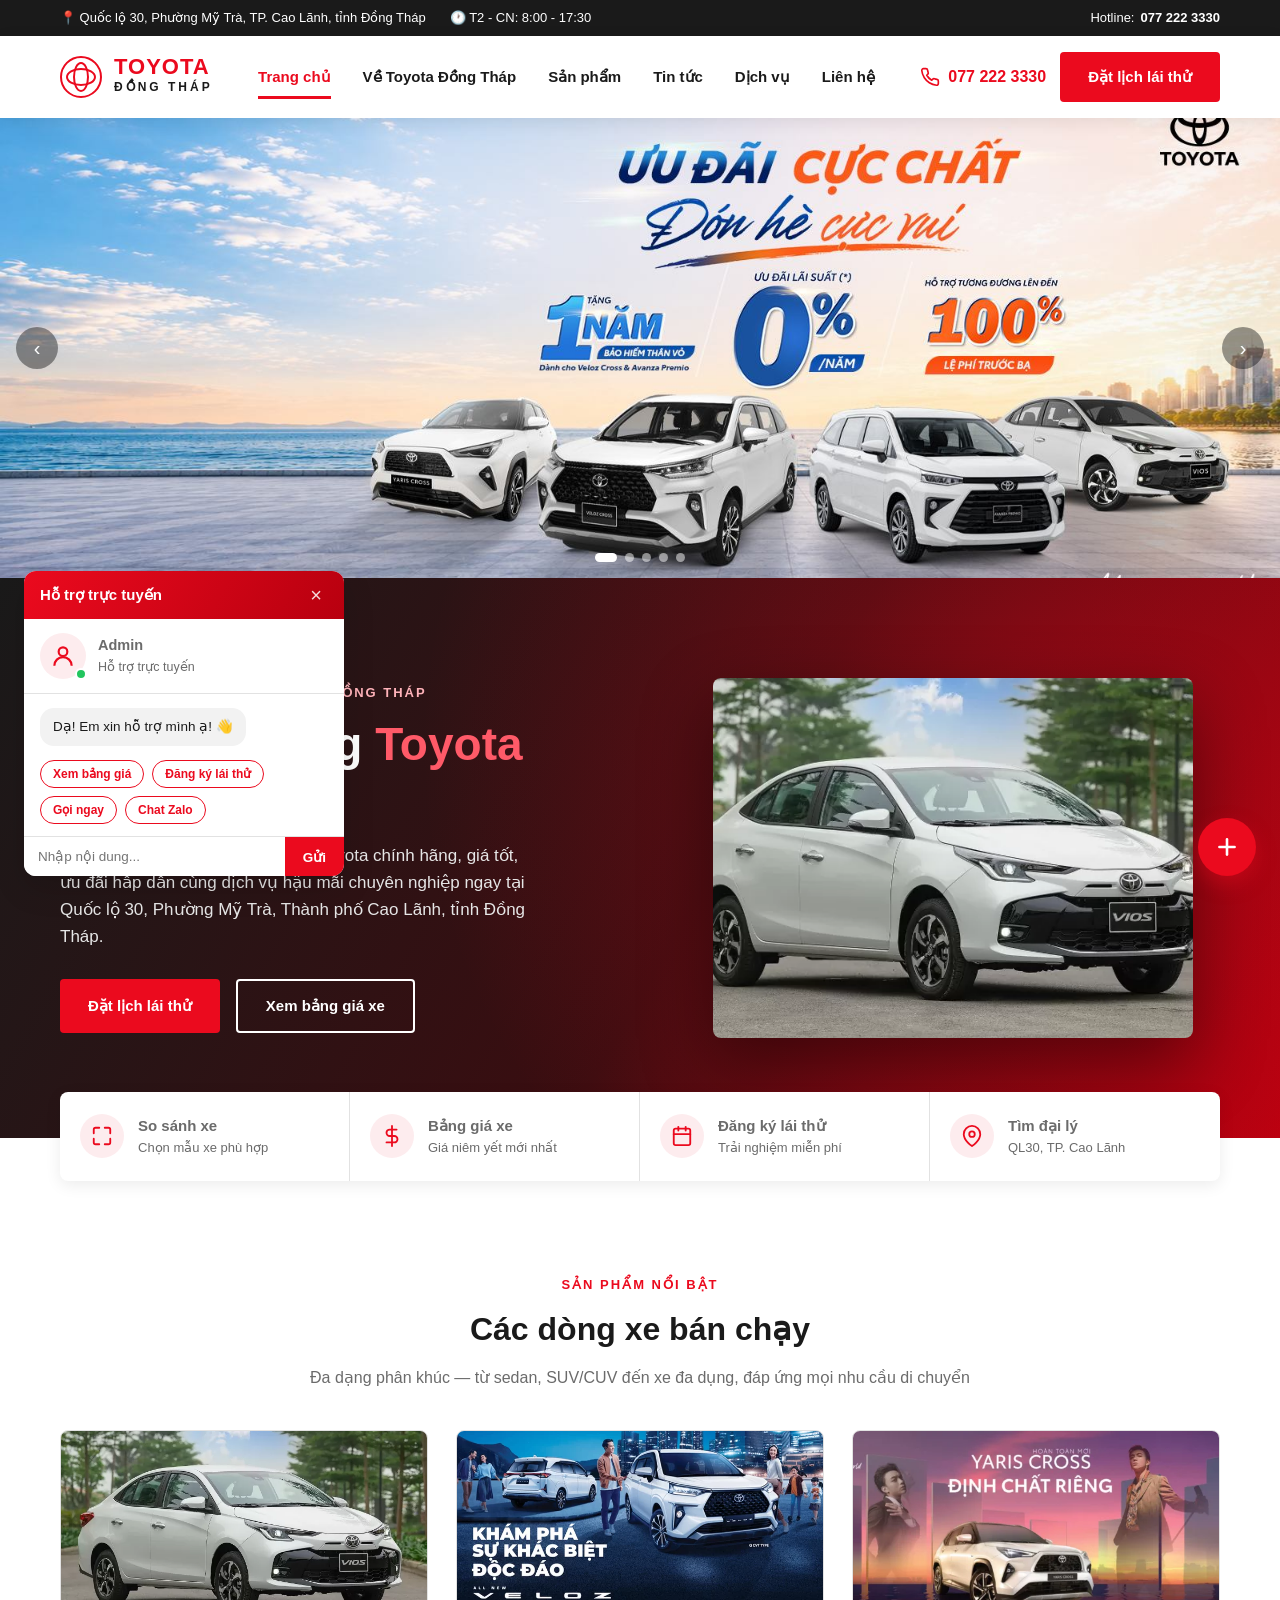
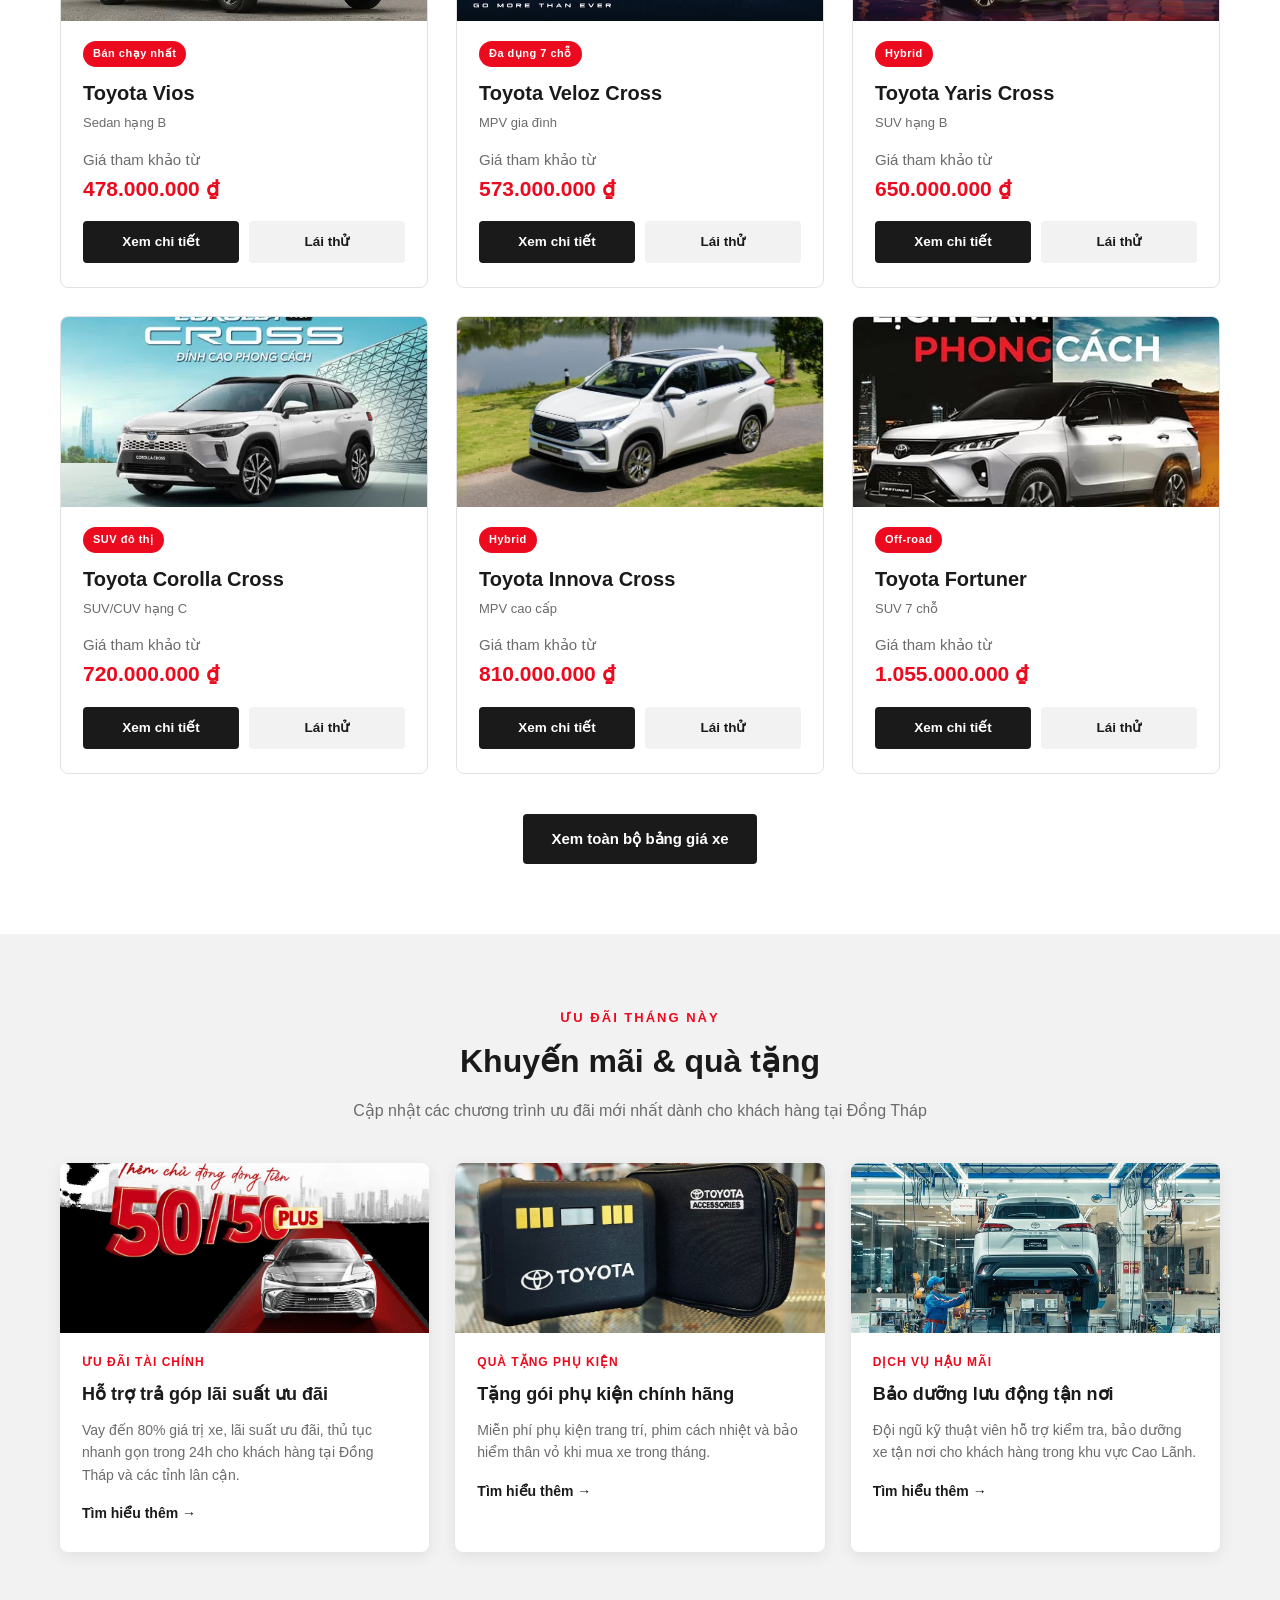
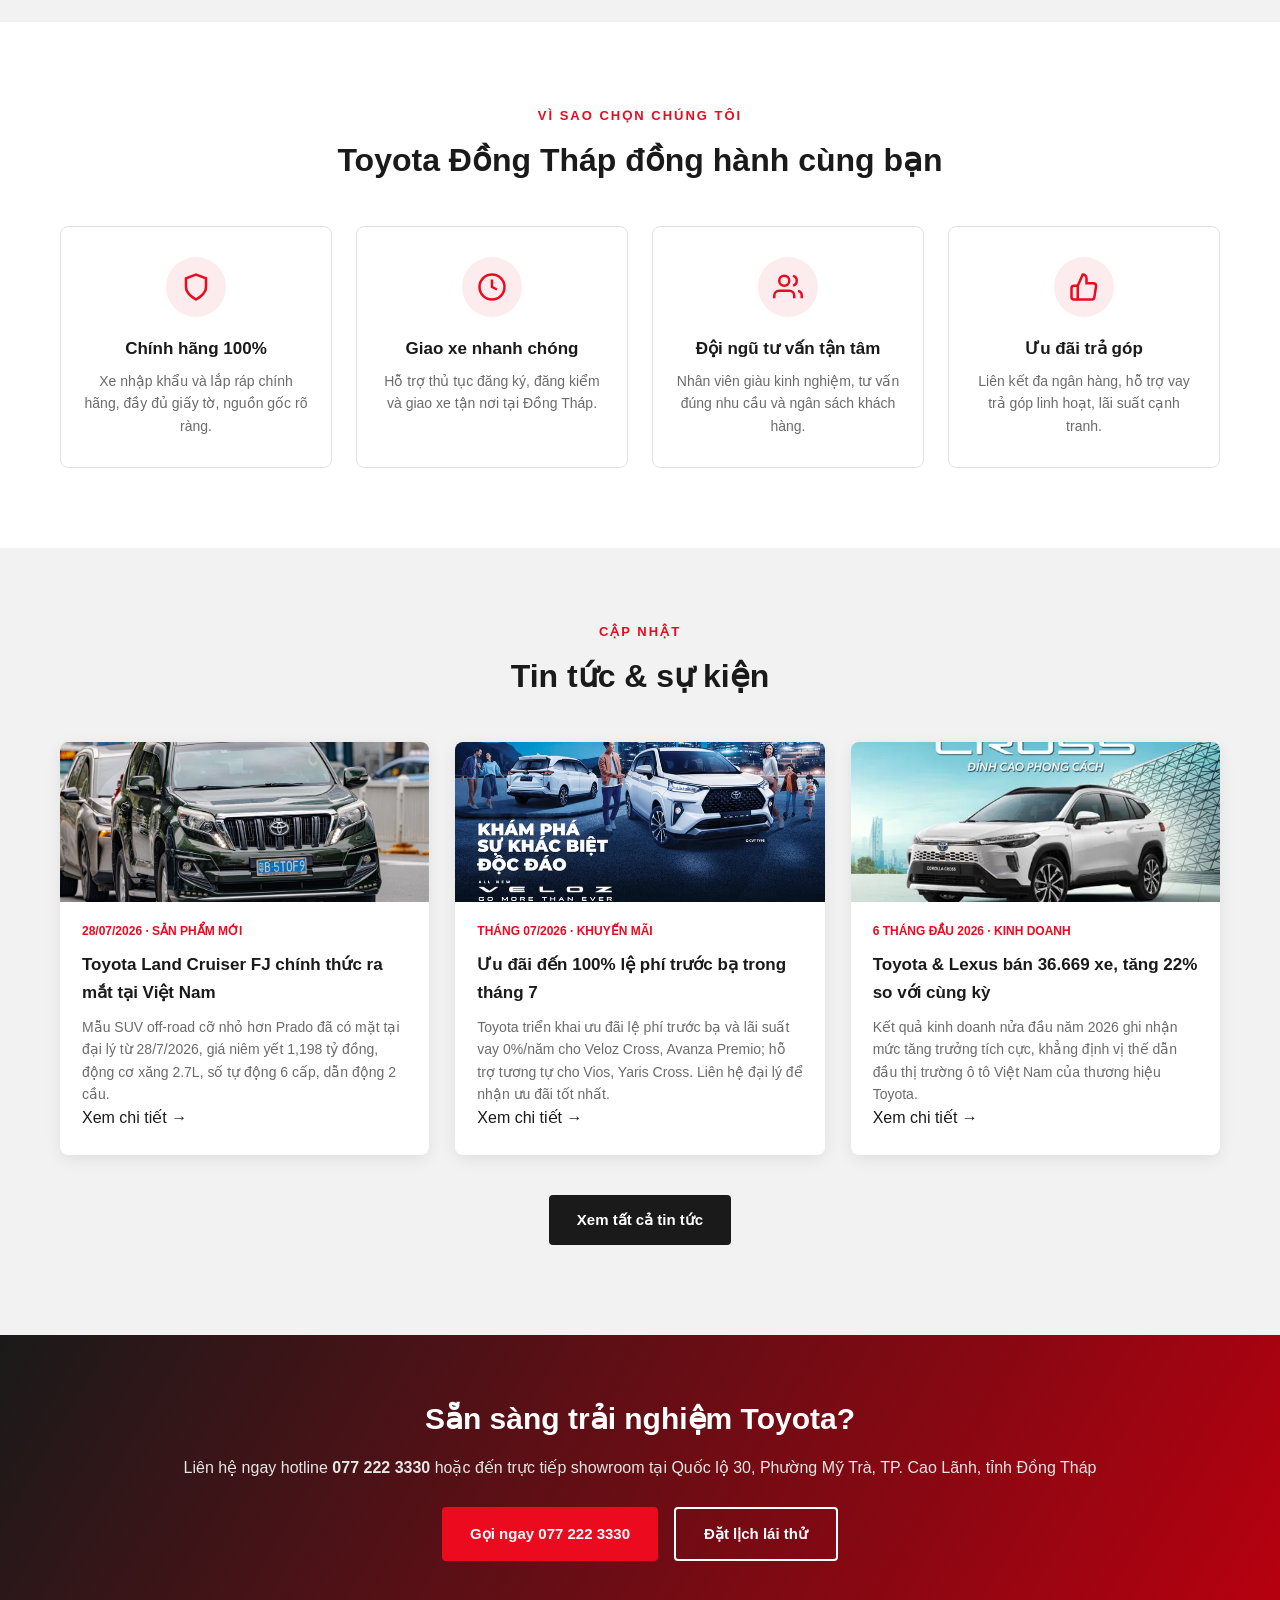
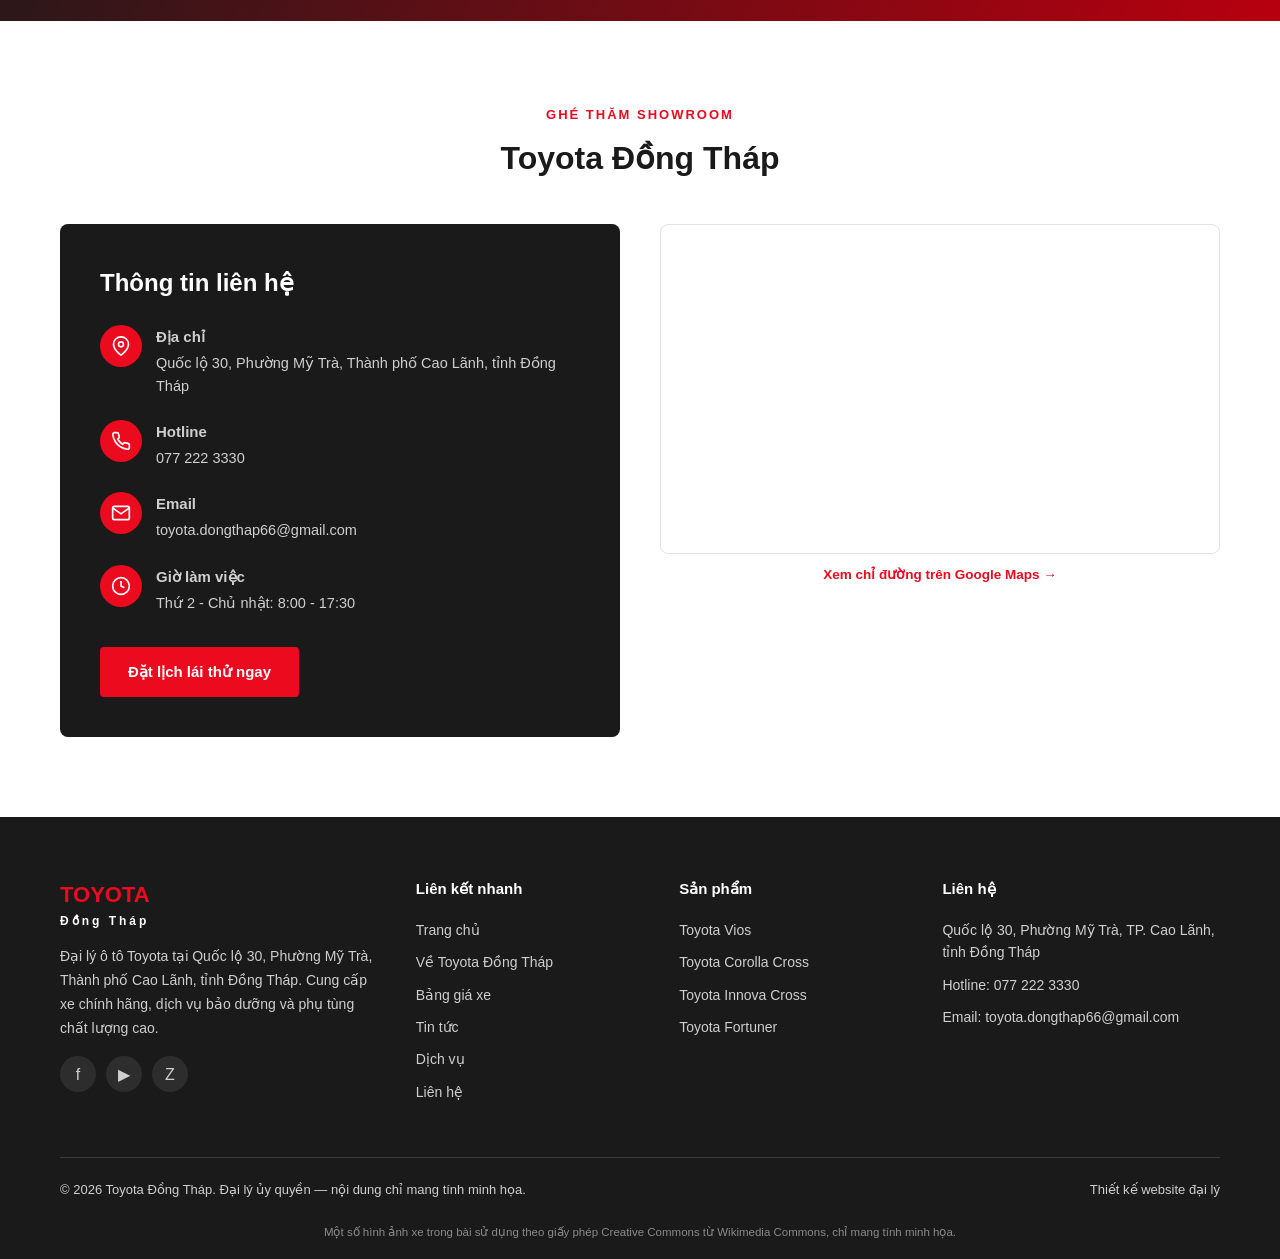
==== commit 299427ee: "Them trang gioi thieu, thu gon page-hero, doi anh khuyen mai thuc te" ====
--- a/index.html
+++ b/index.html
@@ -39,6 +39,7 @@
 
     <nav class="main-nav">
       <a href="index.html" class="active">Trang chủ</a>
+      <a href="gioi-thieu.html">Về Toyota Đồng Tháp</a>
       <a href="xe.html">Sản phẩm</a>
       <a href="tin-tuc.html">Tin tức</a>
       <a href="dich-vu.html">Dịch vụ</a>
@@ -415,6 +416,7 @@
         <h4>Liên kết nhanh</h4>
         <ul>
           <li><a href="index.html">Trang chủ</a></li>
+          <li><a href="gioi-thieu.html">Về Toyota Đồng Tháp</a></li>
           <li><a href="xe.html">Bảng giá xe</a></li>
           <li><a href="tin-tuc.html">Tin tức</a></li>
           <li><a href="dich-vu.html">Dịch vụ</a></li>
--- a/css/style.css
+++ b/css/style.css
@@ -1024,14 +1024,14 @@
 .page-hero {
   background: linear-gradient(120deg, var(--black), var(--red-dark));
   color: var(--white);
-  padding: 60px 0;
+  padding: 26px 0;
   text-align: center;
 }
 
 .page-hero .breadcrumb {
-  font-size: 13px;
+  font-size: 12px;
   color: #ffd3d6;
-  margin-bottom: 10px;
+  margin-bottom: 6px;
 }
 
 .page-hero .breadcrumb a {
@@ -1040,12 +1040,13 @@
 }
 
 .page-hero h1 {
-  font-size: 34px;
+  font-size: 24px;
   font-weight: 800;
 }
 
 .page-hero p {
-  margin-top: 10px;
+  margin-top: 4px;
+  font-size: 14px;
   color: #e6e6e6;
 }
 
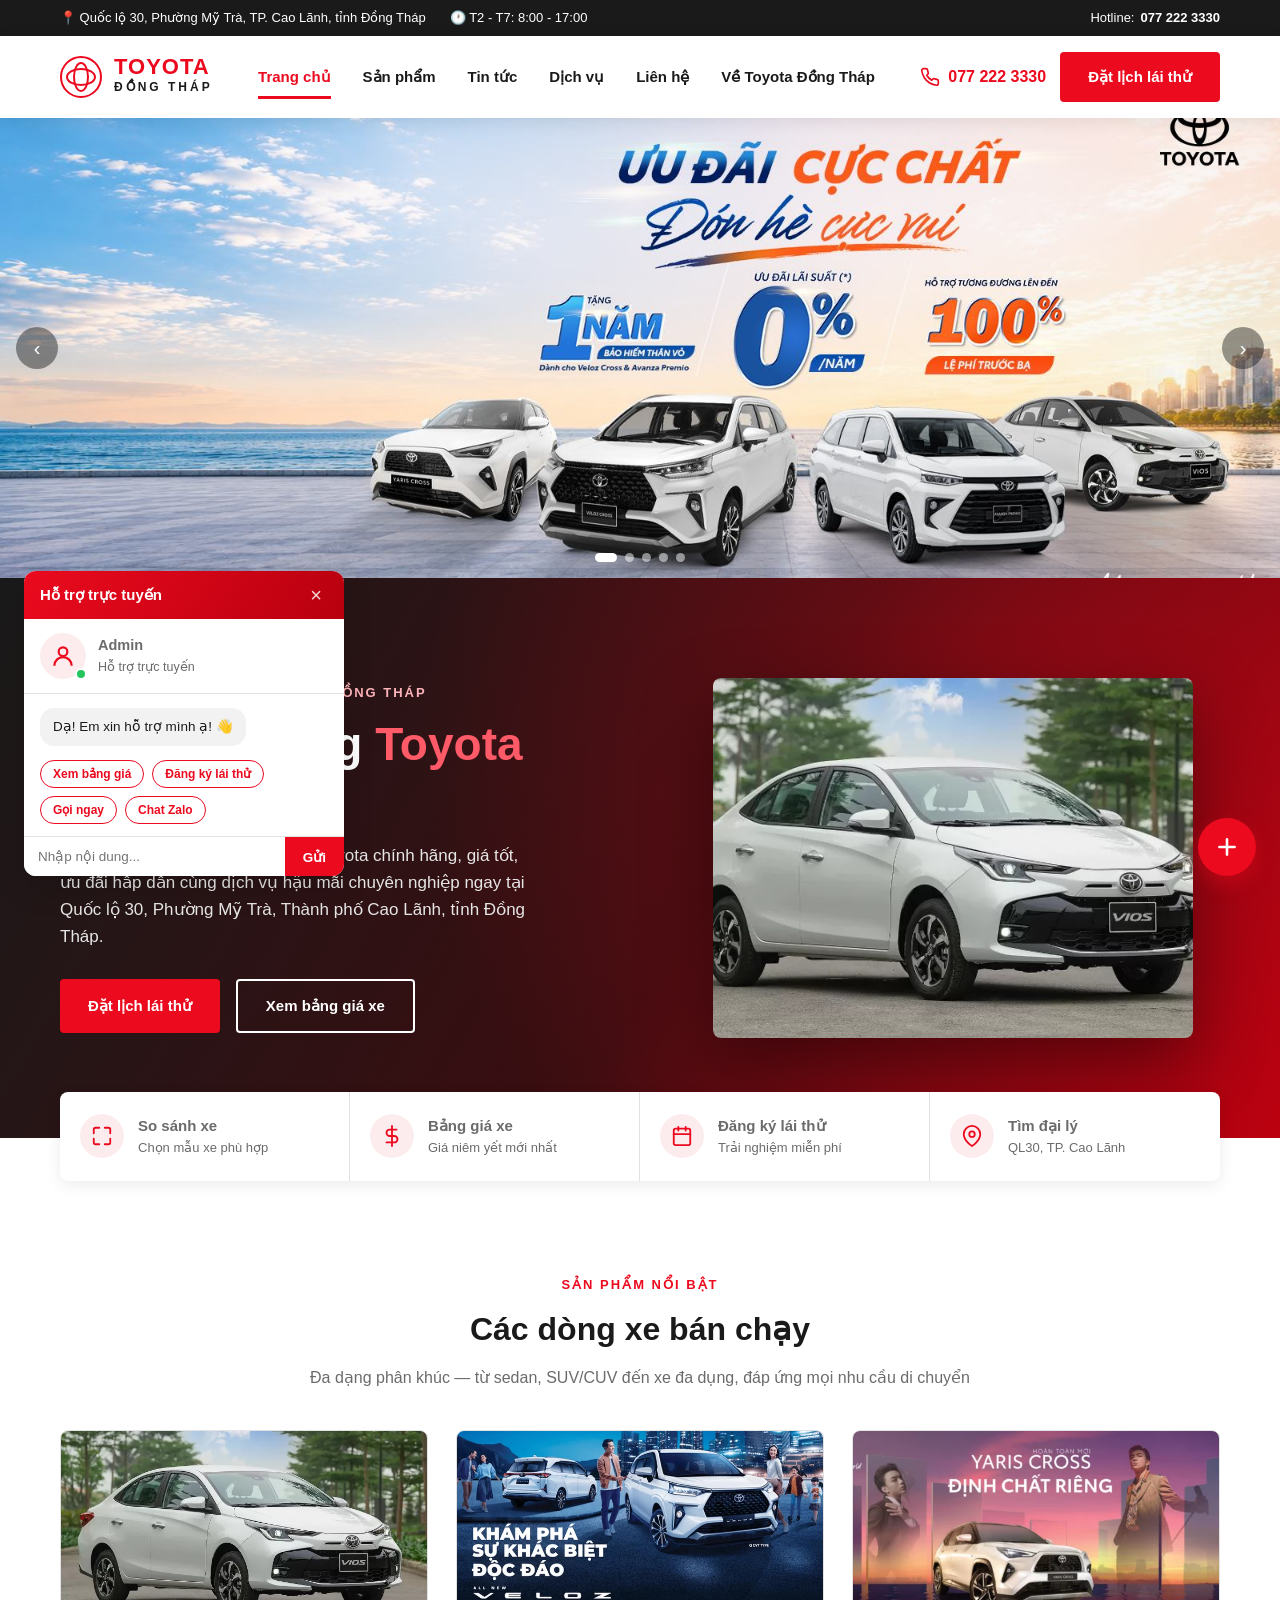
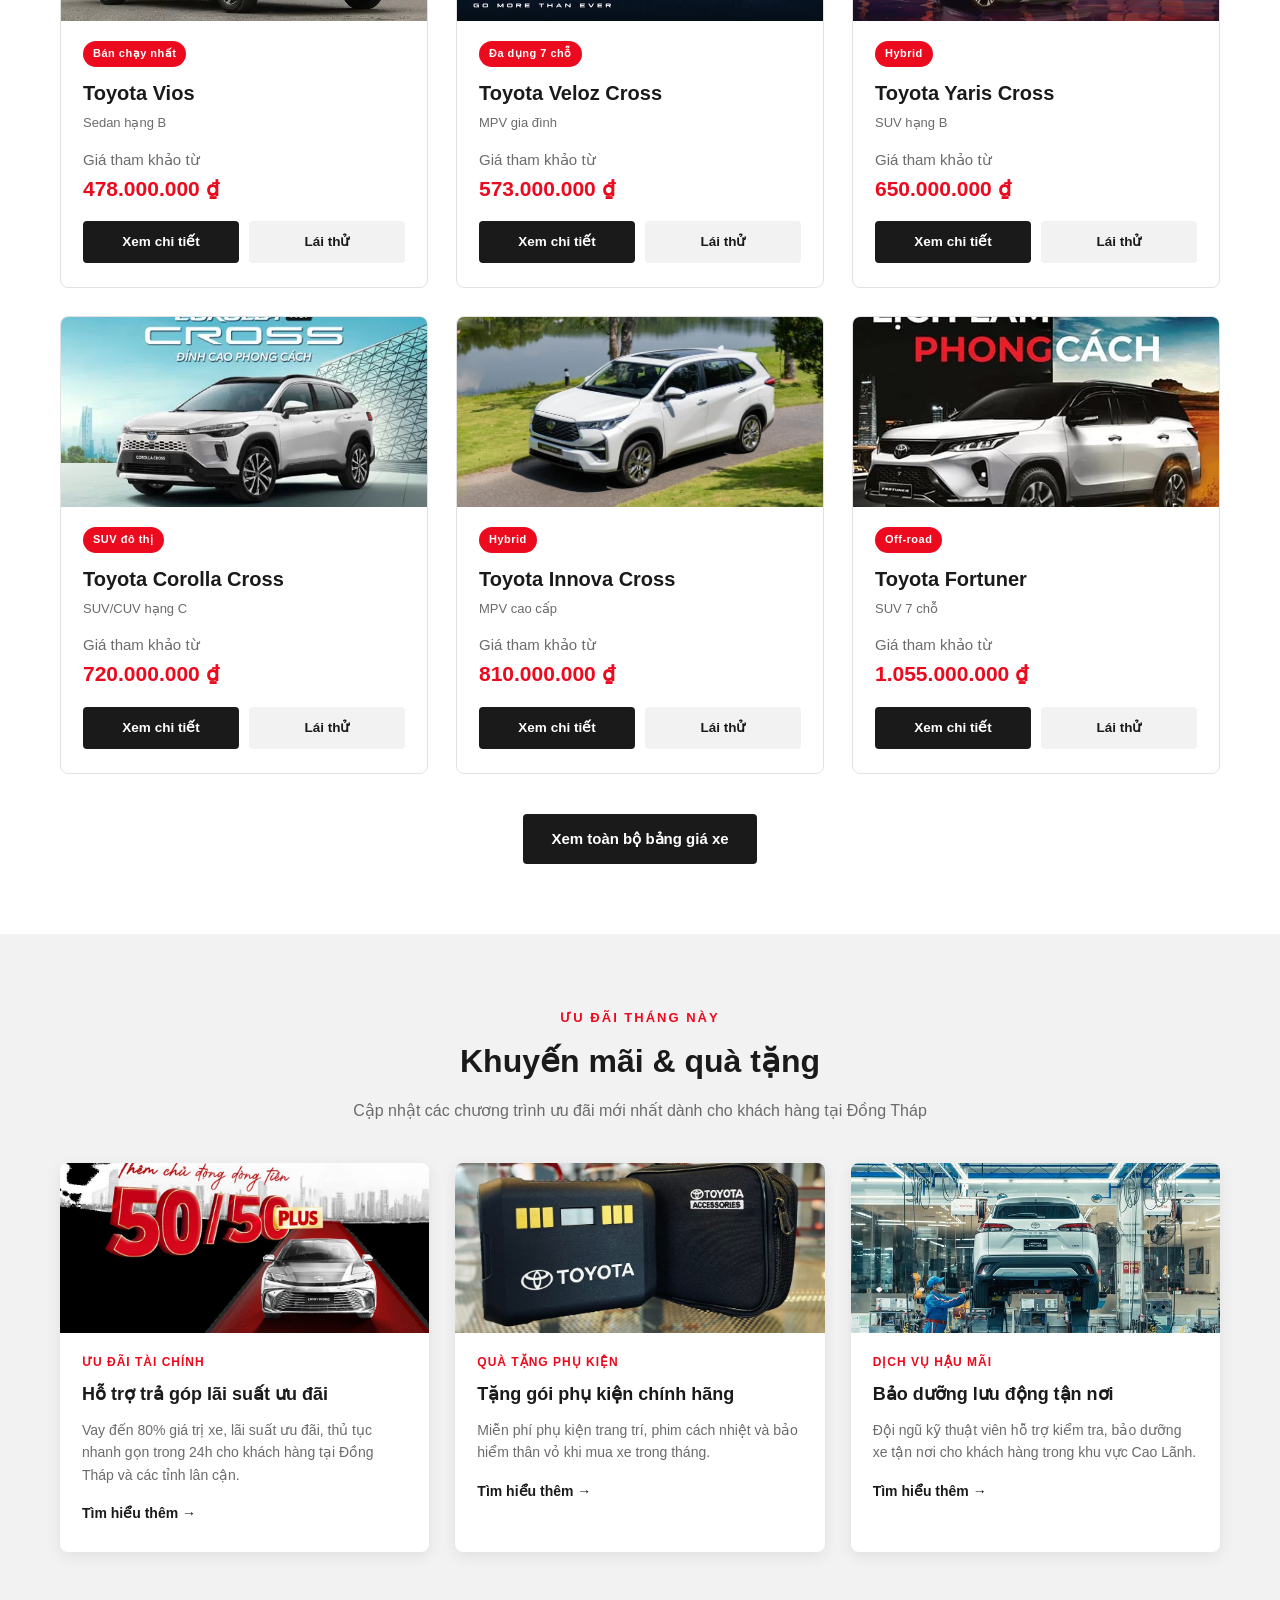
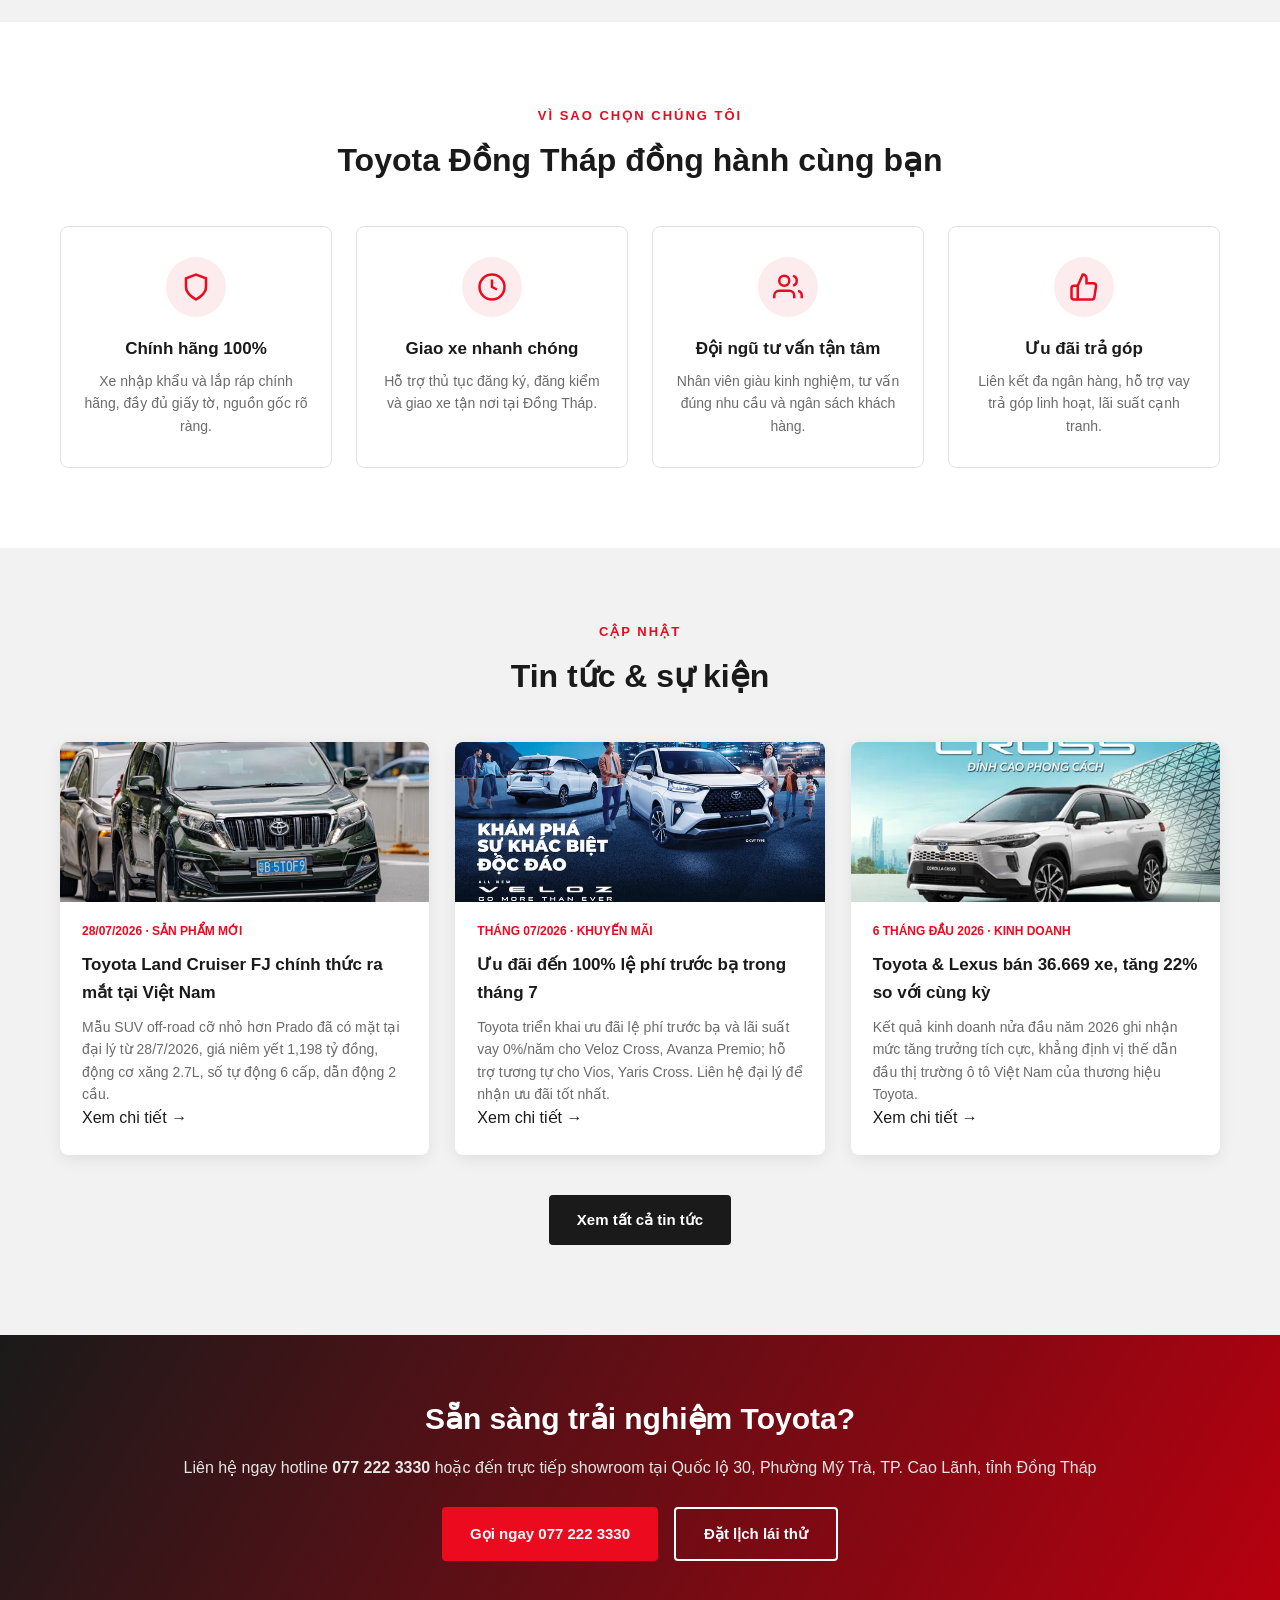
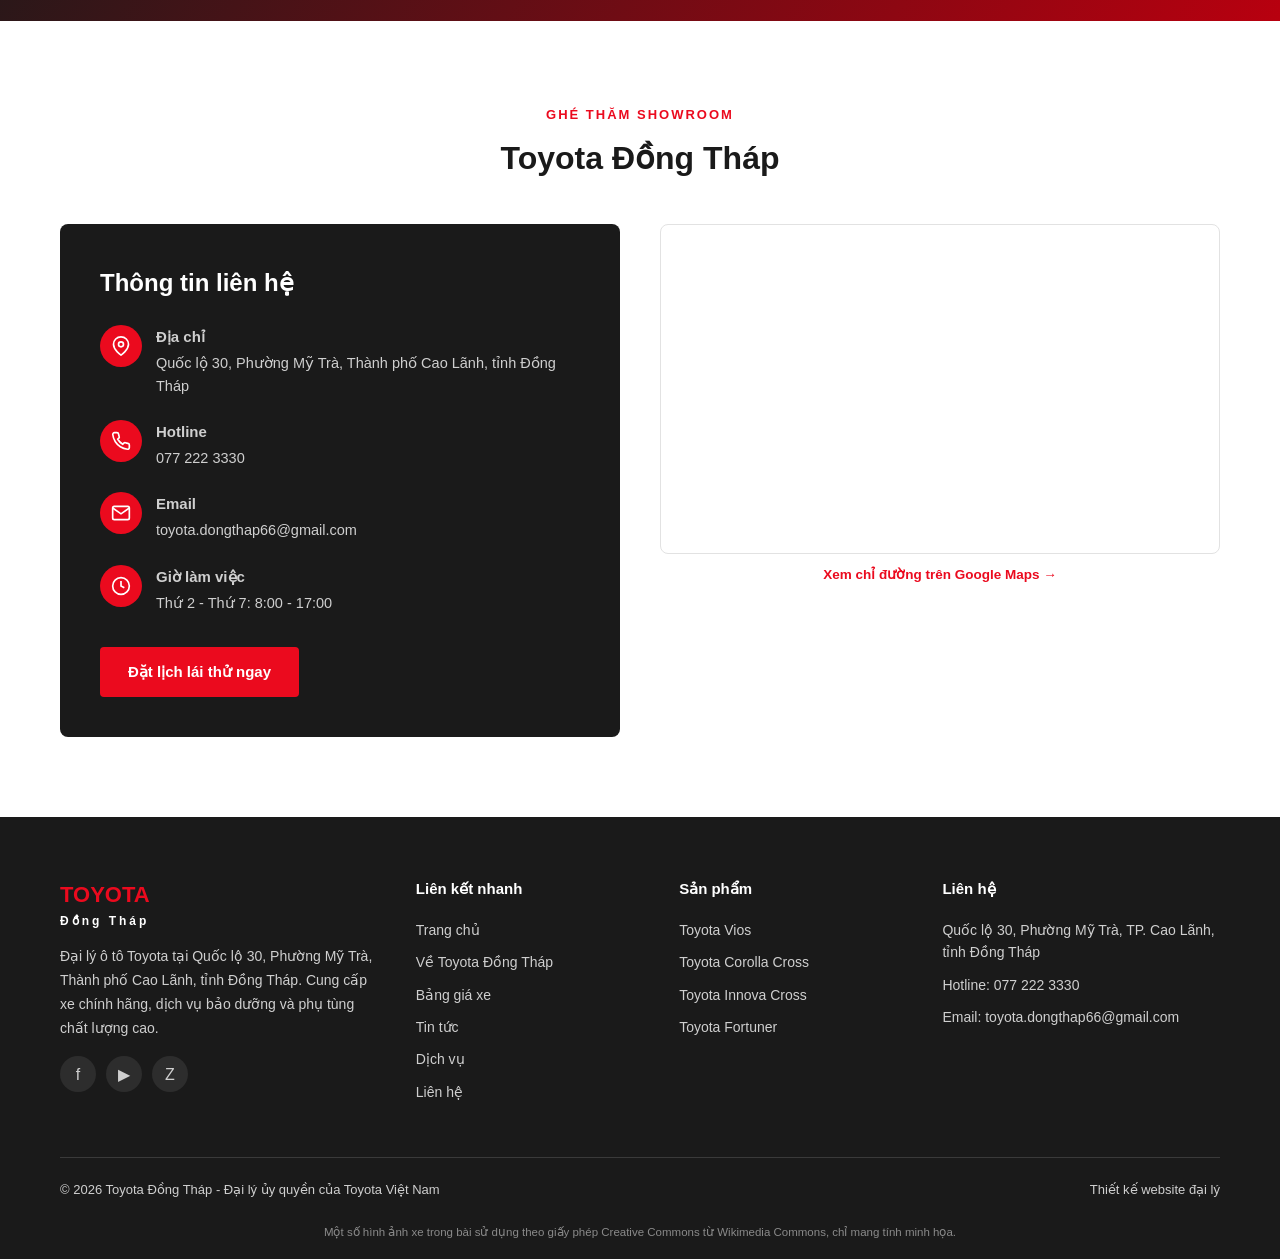
==== commit fcc29f58: "Chuyen nav Ve Toyota Dong Thap ra cuoi, doi gio lam viec T2-T7, doi dong footer" ====
--- a/index.html
+++ b/index.html
@@ -14,7 +14,7 @@
   <div class="container">
     <div class="topbar-info">
       <span>📍 Quốc lộ 30, Phường Mỹ Trà, TP. Cao Lãnh, tỉnh Đồng Tháp</span>
-      <span>🕐 T2 - CN: 8:00 - 17:30</span>
+      <span>🕐 T2 - T7: 8:00 - 17:00</span>
     </div>
     <div class="topbar-info">
       <span>Hotline: <a href="tel:0772223330">077 222 3330</a></span>
@@ -39,11 +39,11 @@
 
     <nav class="main-nav">
       <a href="index.html" class="active">Trang chủ</a>
-      <a href="gioi-thieu.html">Về Toyota Đồng Tháp</a>
       <a href="xe.html">Sản phẩm</a>
       <a href="tin-tuc.html">Tin tức</a>
       <a href="dich-vu.html">Dịch vụ</a>
       <a href="lien-he.html">Liên hệ</a>
+      <a href="gioi-thieu.html">Về Toyota Đồng Tháp</a>
     </nav>
 
     <div class="header-actions">
@@ -378,7 +378,7 @@
         </div>
         <div class="contact-line">
           <span class="icon"><svg viewBox="0 0 24 24" fill="none" stroke="#fff" stroke-width="2"><circle cx="12" cy="12" r="10"/><polyline points="12 6 12 12 16 14"/></svg></span>
-          <span><strong>Giờ làm việc</strong><span>Thứ 2 - Chủ nhật: 8:00 - 17:30</span></span>
+          <span><strong>Giờ làm việc</strong><span>Thứ 2 - Thứ 7: 8:00 - 17:00</span></span>
         </div>
         <a href="lien-he.html" class="btn btn-primary" style="margin-top:10px;">Đặt lịch lái thử ngay</a>
       </div>
@@ -442,7 +442,7 @@
       </div>
     </div>
     <div class="footer-bottom">
-      <span>© <span id="year"></span> Toyota Đồng Tháp. Đại lý ủy quyền — nội dung chỉ mang tính minh họa.</span>
+      <span>© <span id="year"></span> Toyota Đồng Tháp - Đại lý ủy quyền của Toyota Việt Nam</span>
       <span>Thiết kế website đại lý</span>
     </div>
   </div>
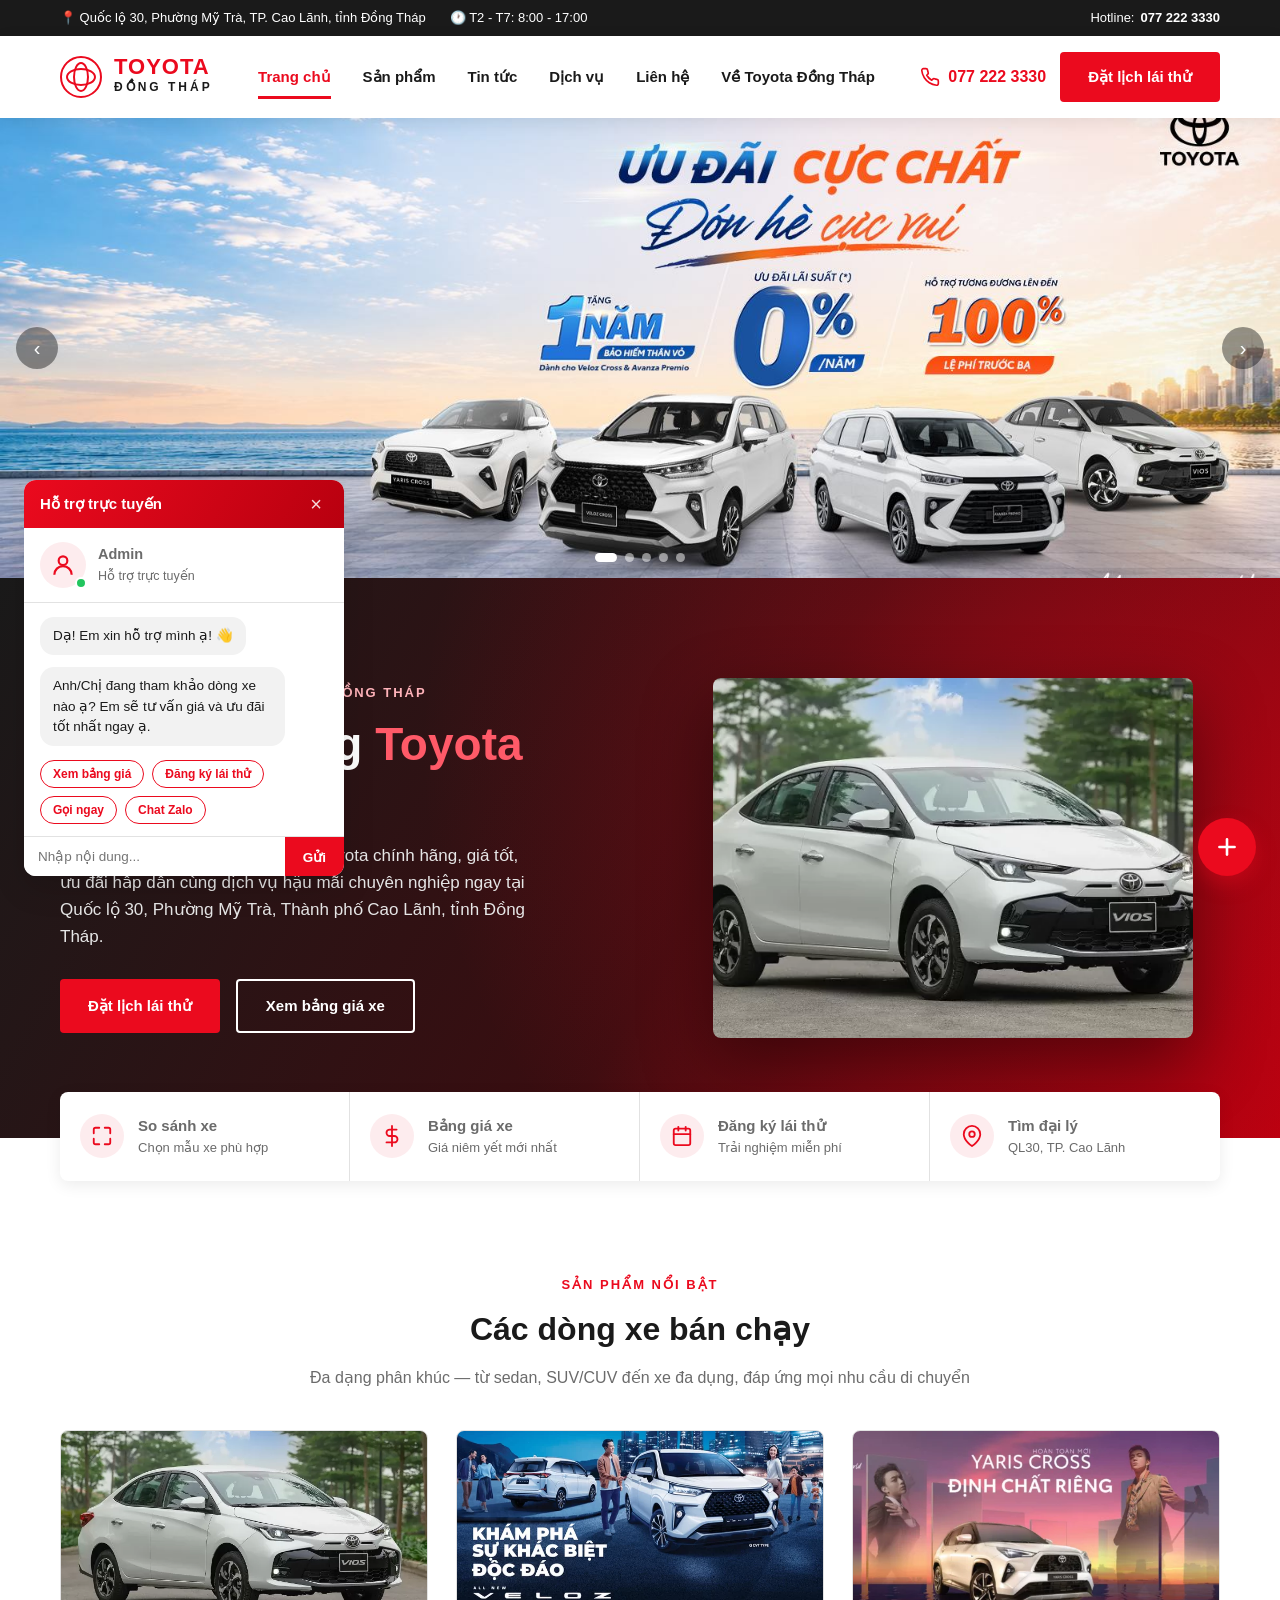
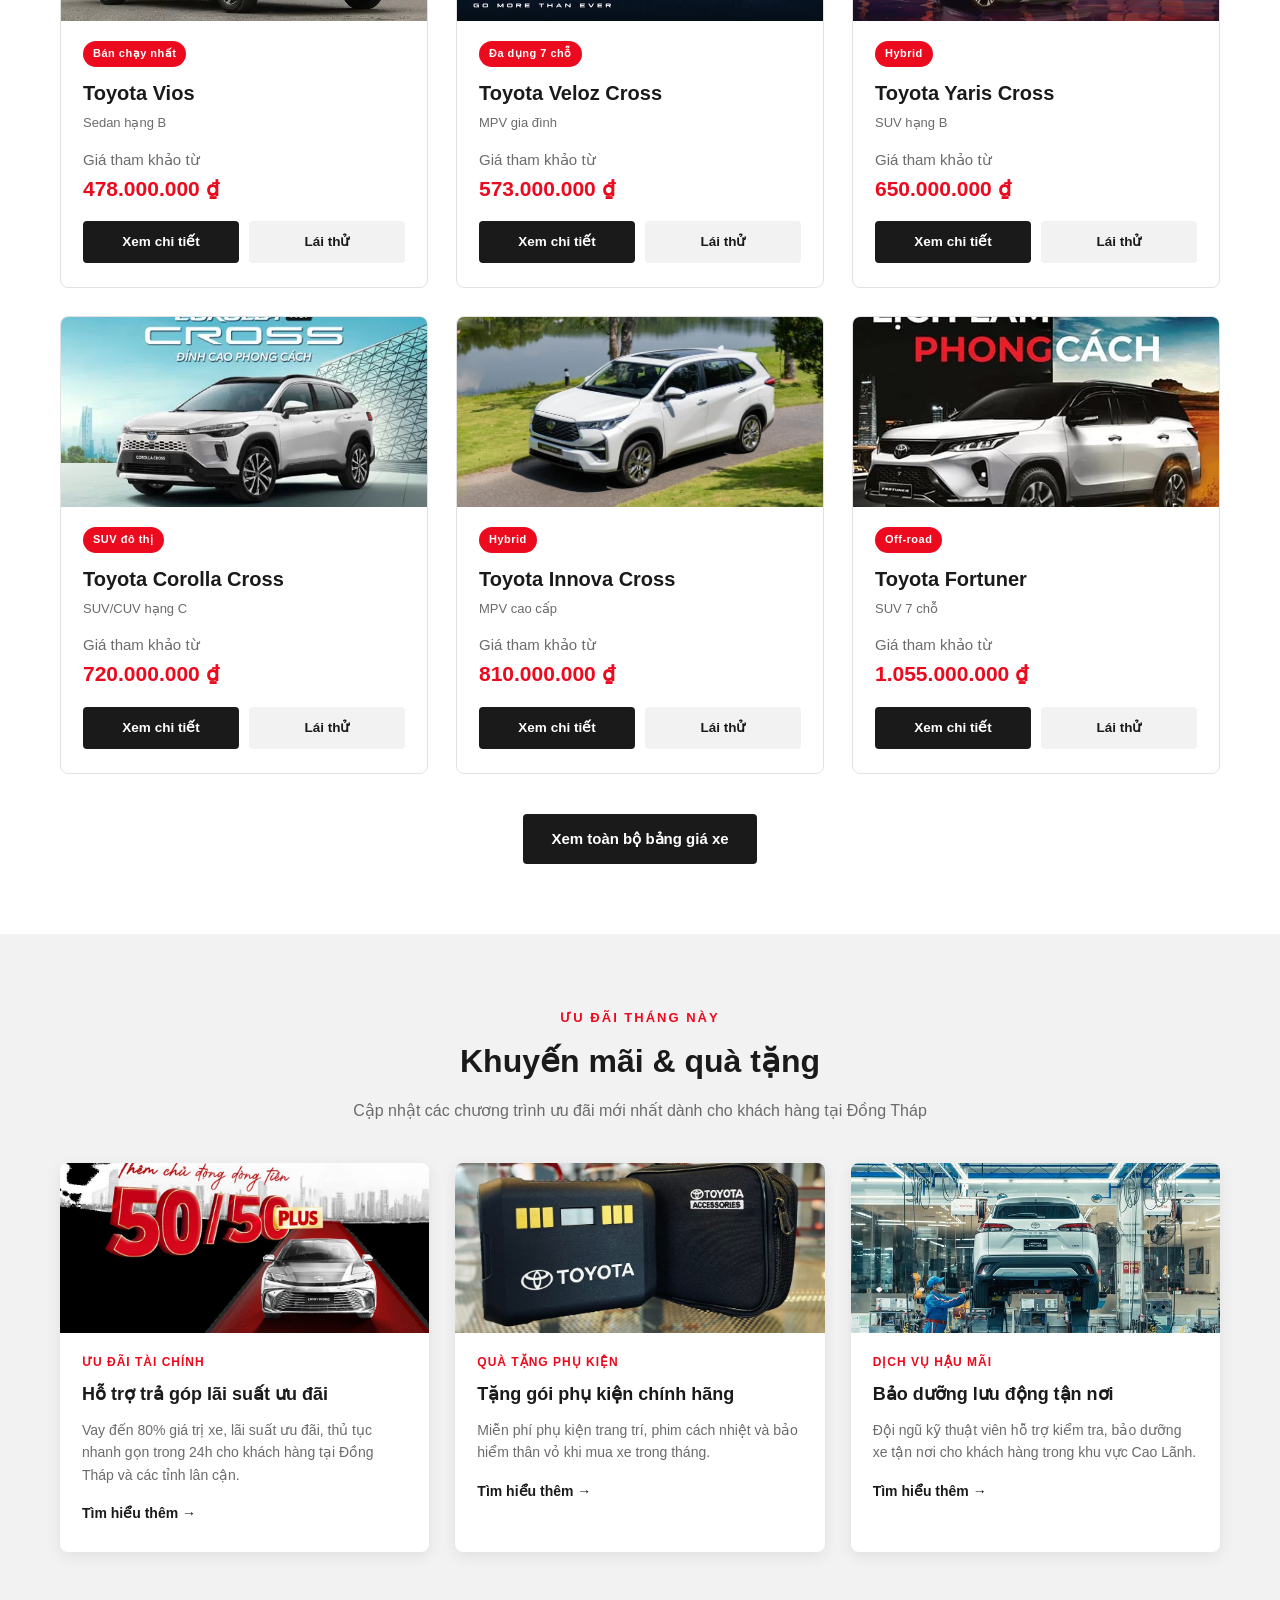
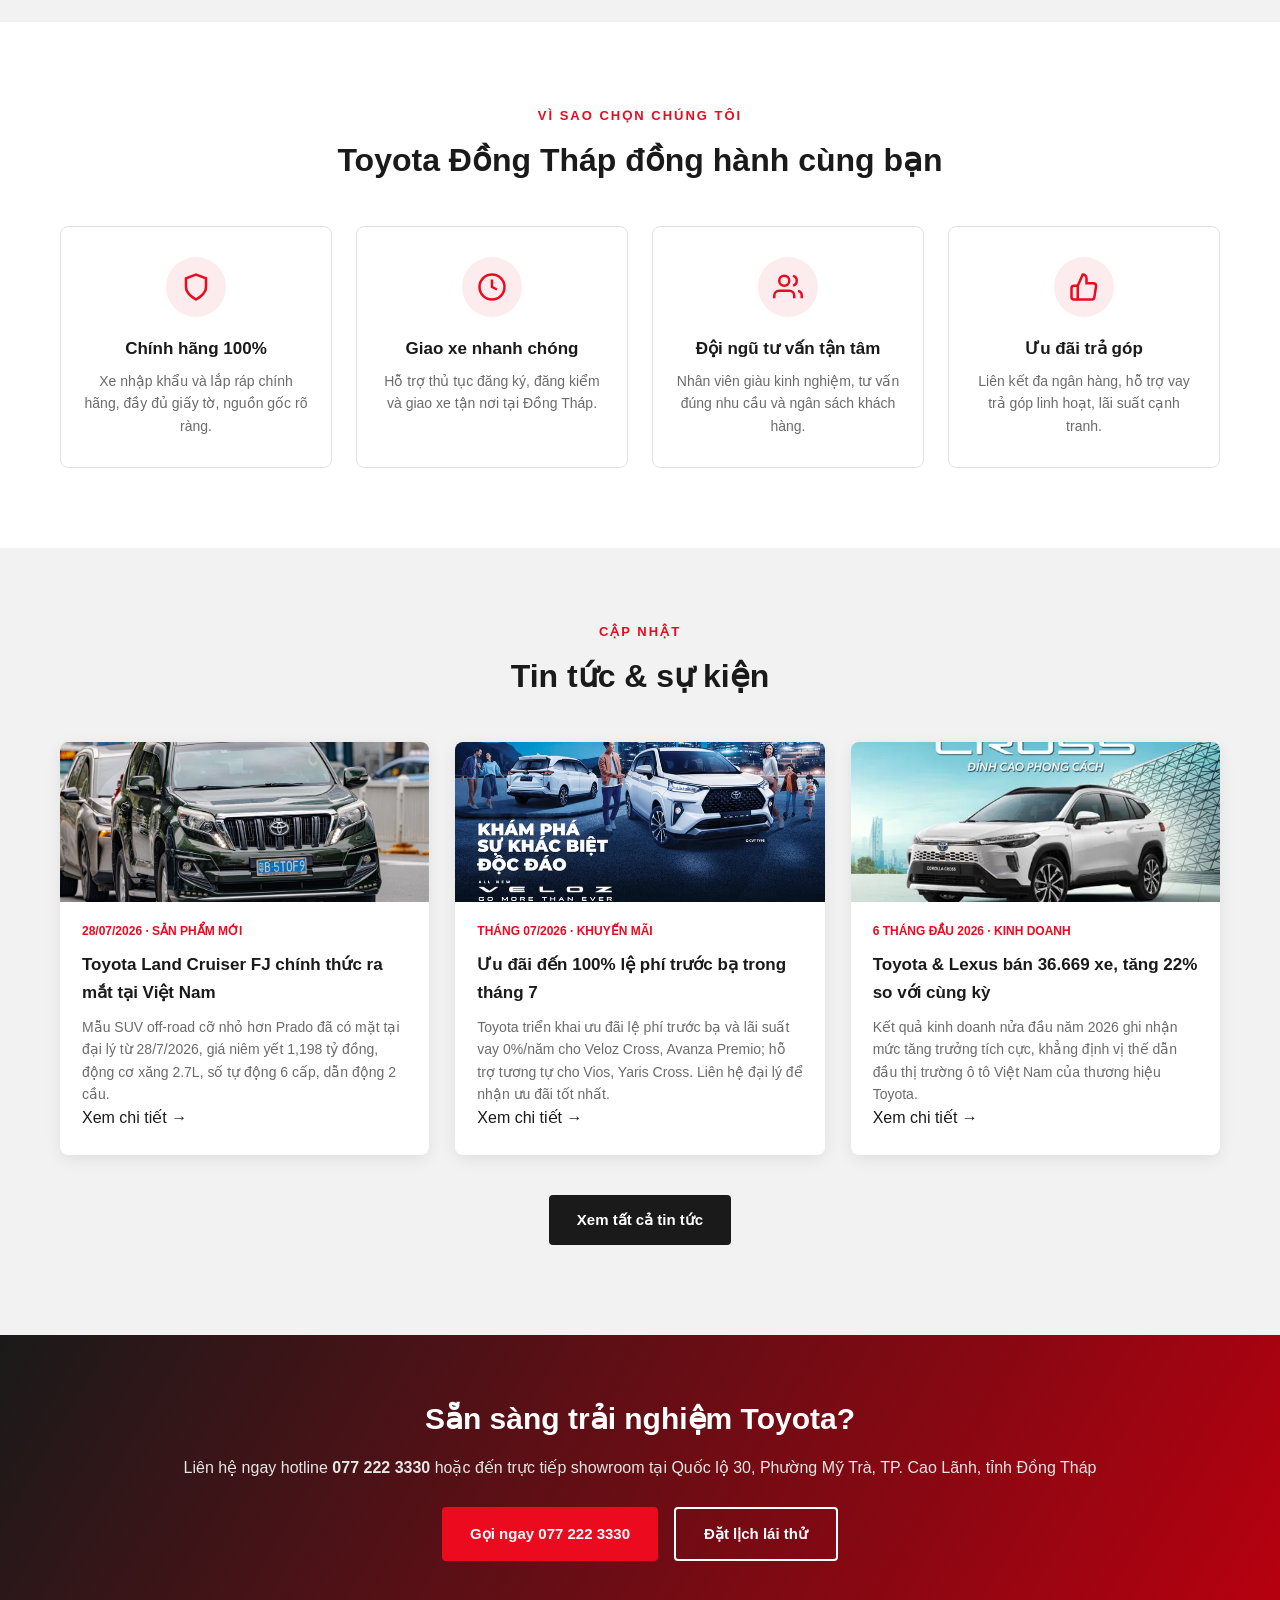
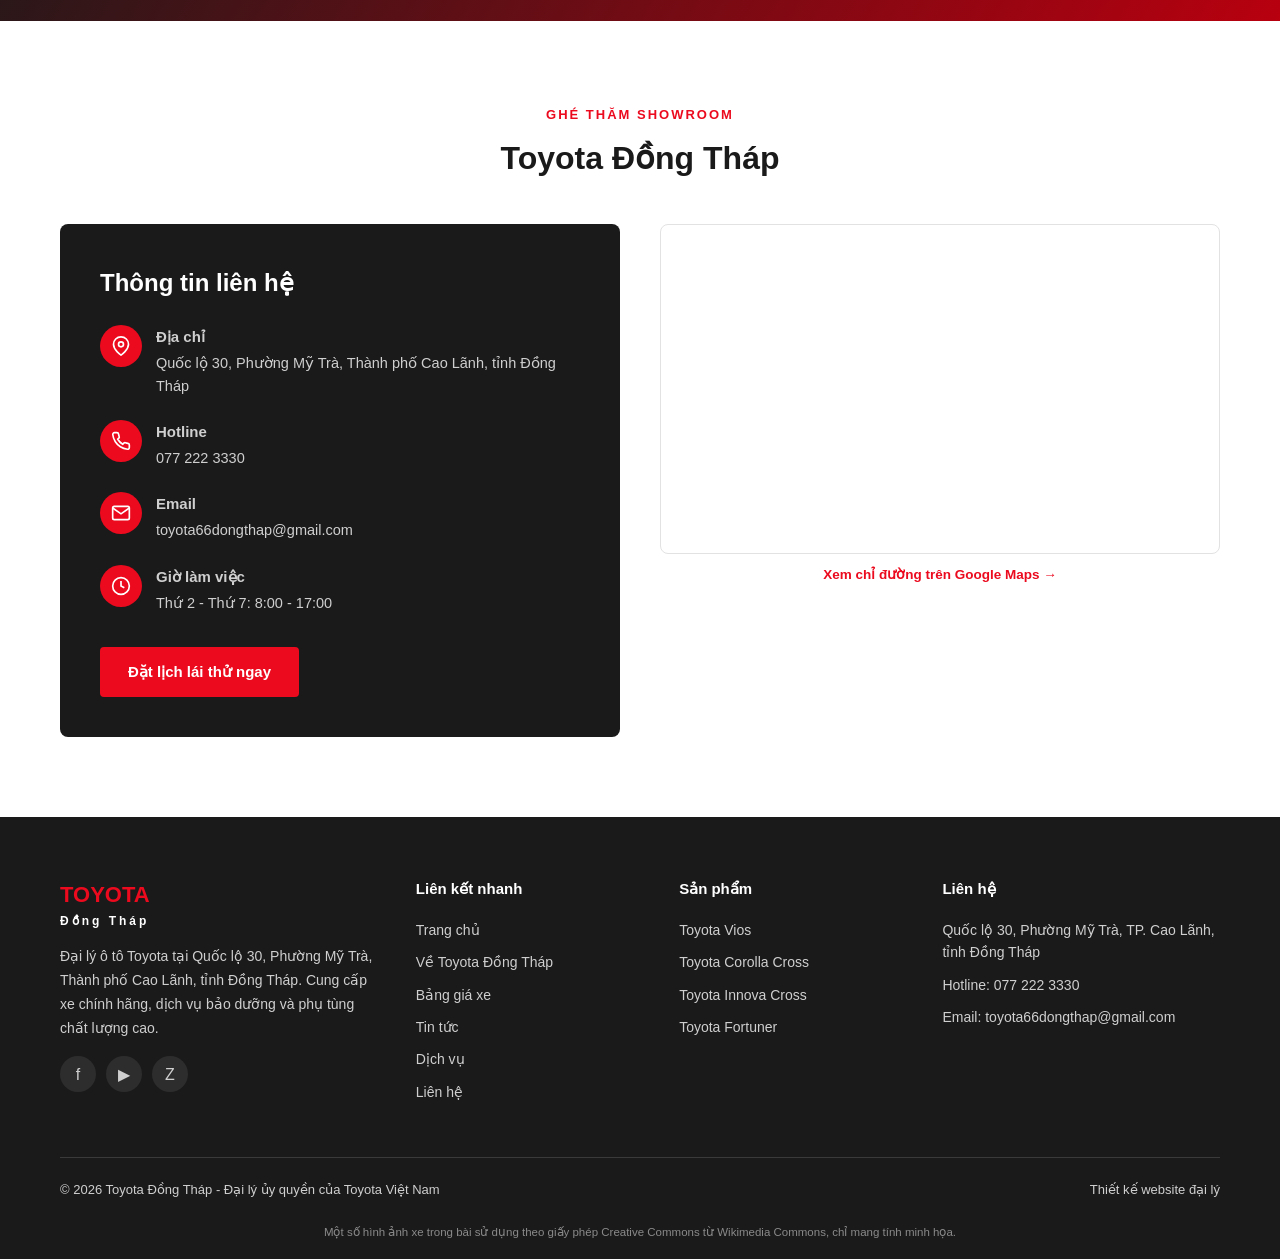
==== commit c3beba5c: "Doi email hien thi va nhan form sang toyota66dongthap@gmail.com" ====
--- a/index.html
+++ b/index.html
@@ -374,7 +374,7 @@
         </div>
         <div class="contact-line">
           <span class="icon"><svg viewBox="0 0 24 24" fill="none" stroke="#fff" stroke-width="2"><rect x="2" y="4" width="20" height="16" rx="2"/><polyline points="22,6 12,13 2,6"/></svg></span>
-          <span><strong>Email</strong><a href="mailto:toyota.dongthap66@gmail.com">toyota.dongthap66@gmail.com</a></span>
+          <span><strong>Email</strong><a href="mailto:toyota66dongthap@gmail.com">toyota66dongthap@gmail.com</a></span>
         </div>
         <div class="contact-line">
           <span class="icon"><svg viewBox="0 0 24 24" fill="none" stroke="#fff" stroke-width="2"><circle cx="12" cy="12" r="10"/><polyline points="12 6 12 12 16 14"/></svg></span>
@@ -437,7 +437,7 @@
         <ul>
           <li>Quốc lộ 30, Phường Mỹ Trà, TP. Cao Lãnh, tỉnh Đồng Tháp</li>
           <li>Hotline: <a href="tel:0772223330">077 222 3330</a></li>
-          <li>Email: toyota.dongthap66@gmail.com</li>
+          <li>Email: toyota66dongthap@gmail.com</li>
         </ul>
       </div>
     </div>
@@ -455,7 +455,7 @@
       <span class="fab-icon"><svg viewBox="0 0 24 24" fill="none" stroke="#fff" stroke-width="2"><rect x="3" y="4" width="18" height="18" rx="2"/><line x1="16" y1="2" x2="16" y2="6"/><line x1="8" y1="2" x2="8" y2="6"/><line x1="3" y1="10" x2="21" y2="10"/></svg></span>
       <span class="fab-label">Đăng ký lái thử</span>
     </a>
-    <a href="mailto:toyota.dongthap66@gmail.com?subject=Yeu%20cau%20bao%20gia%20xe%20Toyota&body=Chao%20Toyota%20Dong%20Thap%2C%20toi%20muon%20duoc%20tu%20van%20bao%20gia%20xe..." class="fab-option fab-mail">
+    <a href="mailto:toyota66dongthap@gmail.com?subject=Yeu%20cau%20bao%20gia%20xe%20Toyota&body=Chao%20Toyota%20Dong%20Thap%2C%20toi%20muon%20duoc%20tu%20van%20bao%20gia%20xe..." class="fab-option fab-mail">
       <span class="fab-icon"><svg viewBox="0 0 24 24" fill="none" stroke="#fff" stroke-width="2"><rect x="2" y="4" width="20" height="16" rx="2"/><polyline points="22,6 12,13 2,6"/></svg></span>
       <span class="fab-label">Yêu cầu báo giá</span>
     </a>
--- a/css/style.css
+++ b/css/style.css
@@ -1017,6 +1017,22 @@
 }
 
 .form-success.show {
+  display: block;
+}
+
+.form-error {
+  display: none;
+  background: #fdeceb;
+  border: 1px solid #f3b8b3;
+  color: var(--red-dark);
+  padding: 14px 18px;
+  border-radius: 6px;
+  font-size: 14.5px;
+  margin-top: 16px;
+  font-weight: 600;
+}
+
+.form-error.show {
   display: block;
 }
 
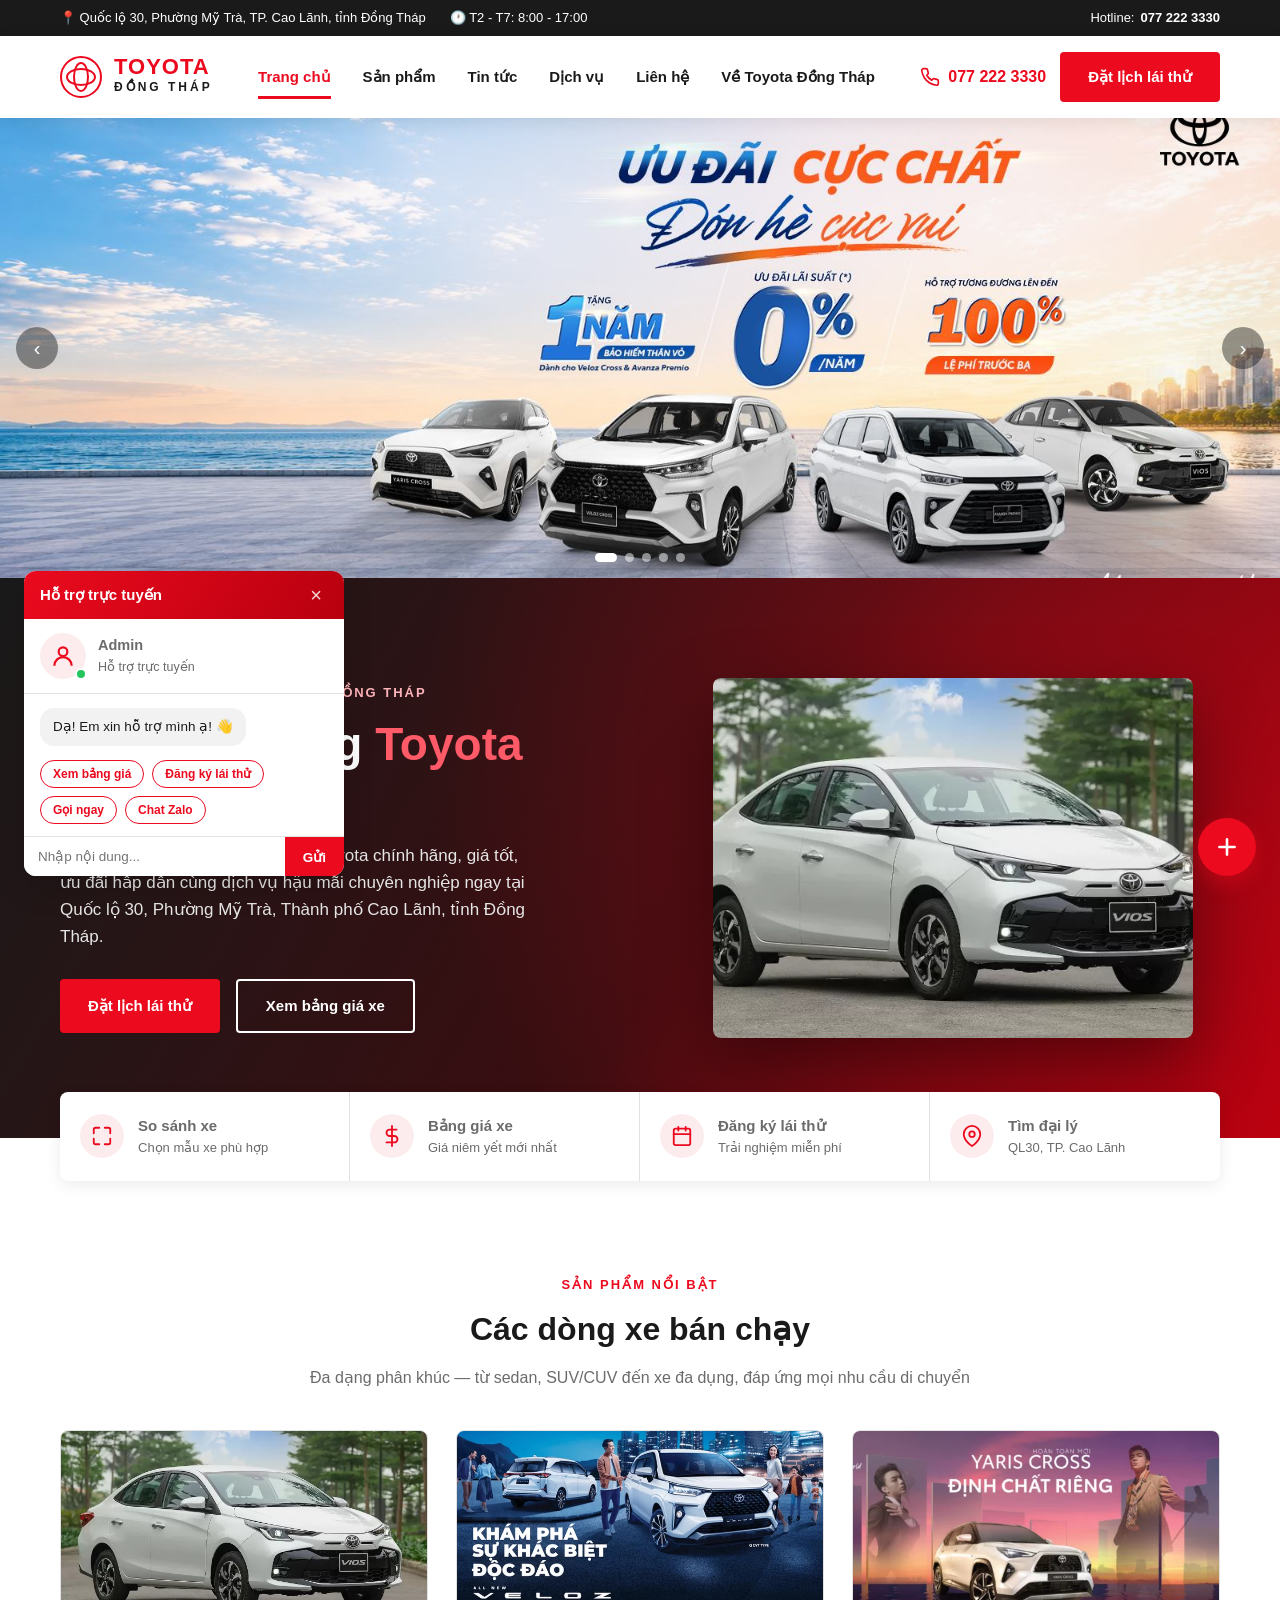
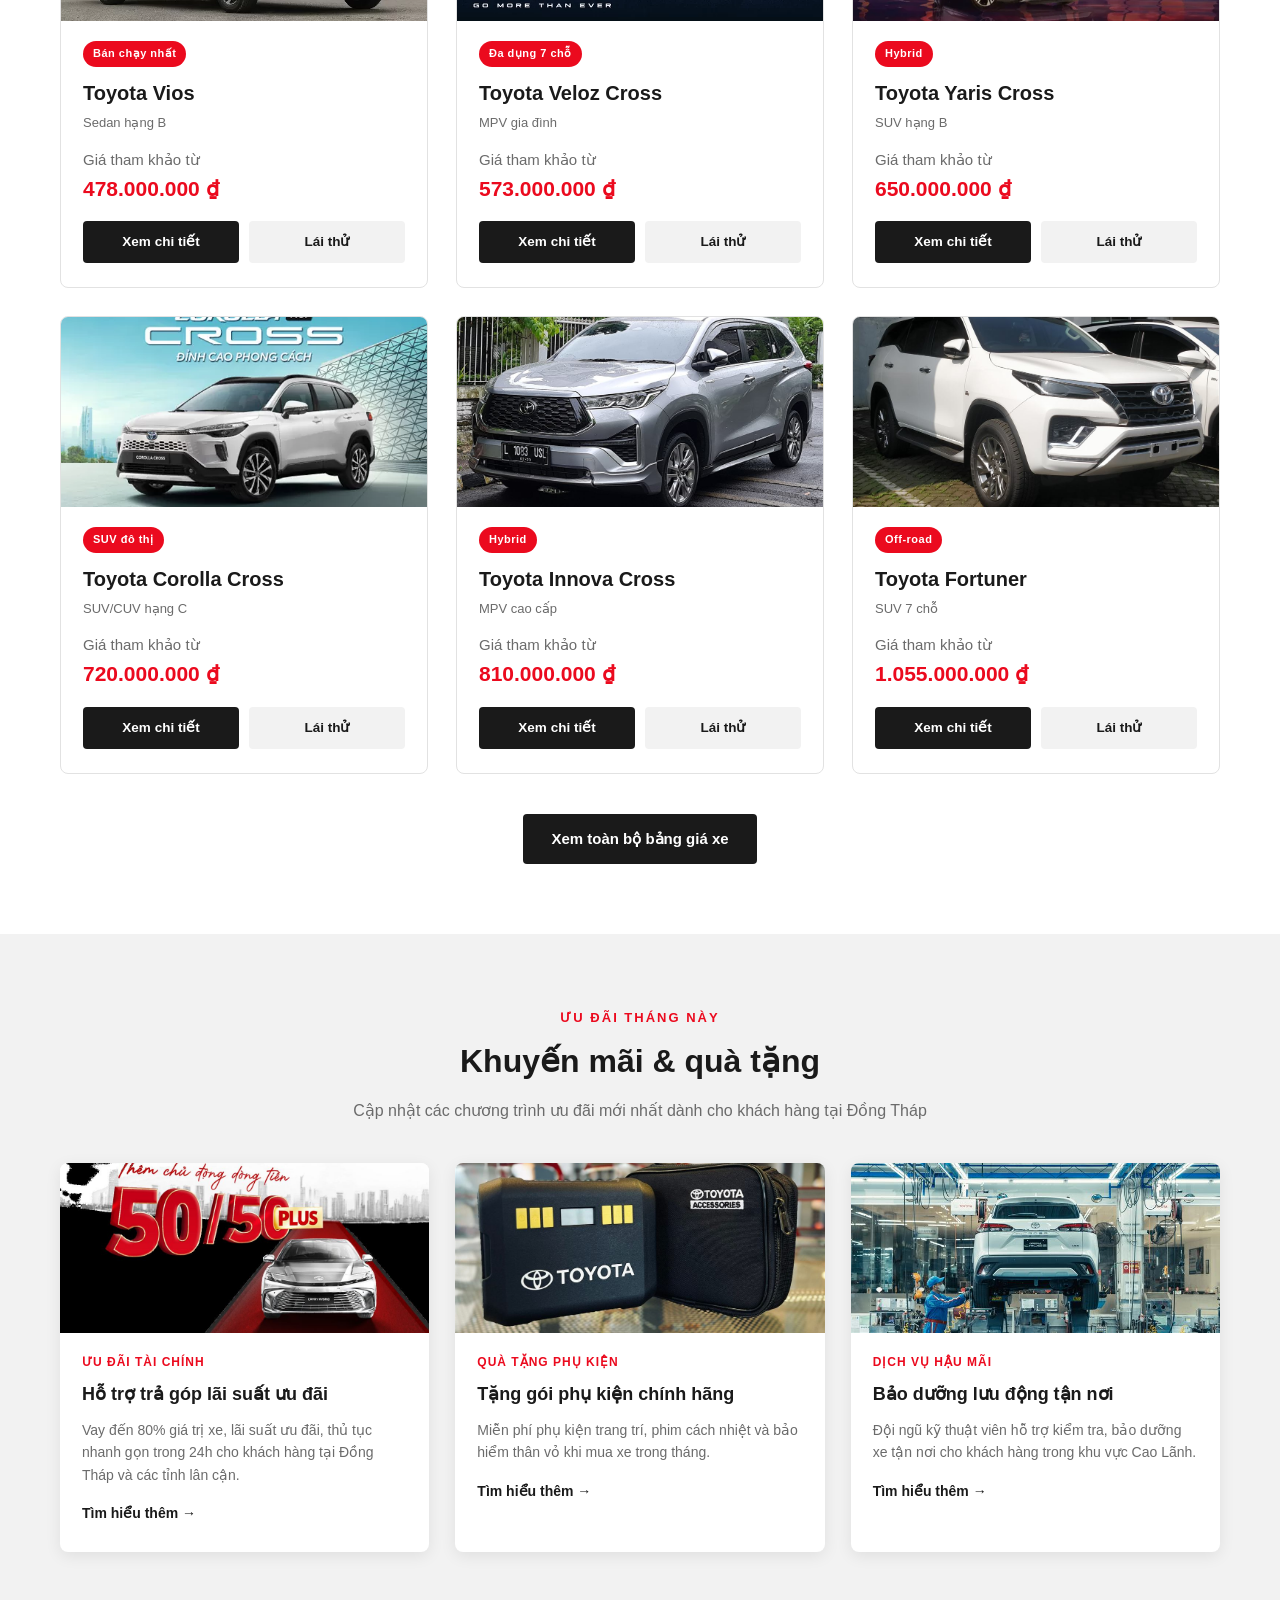
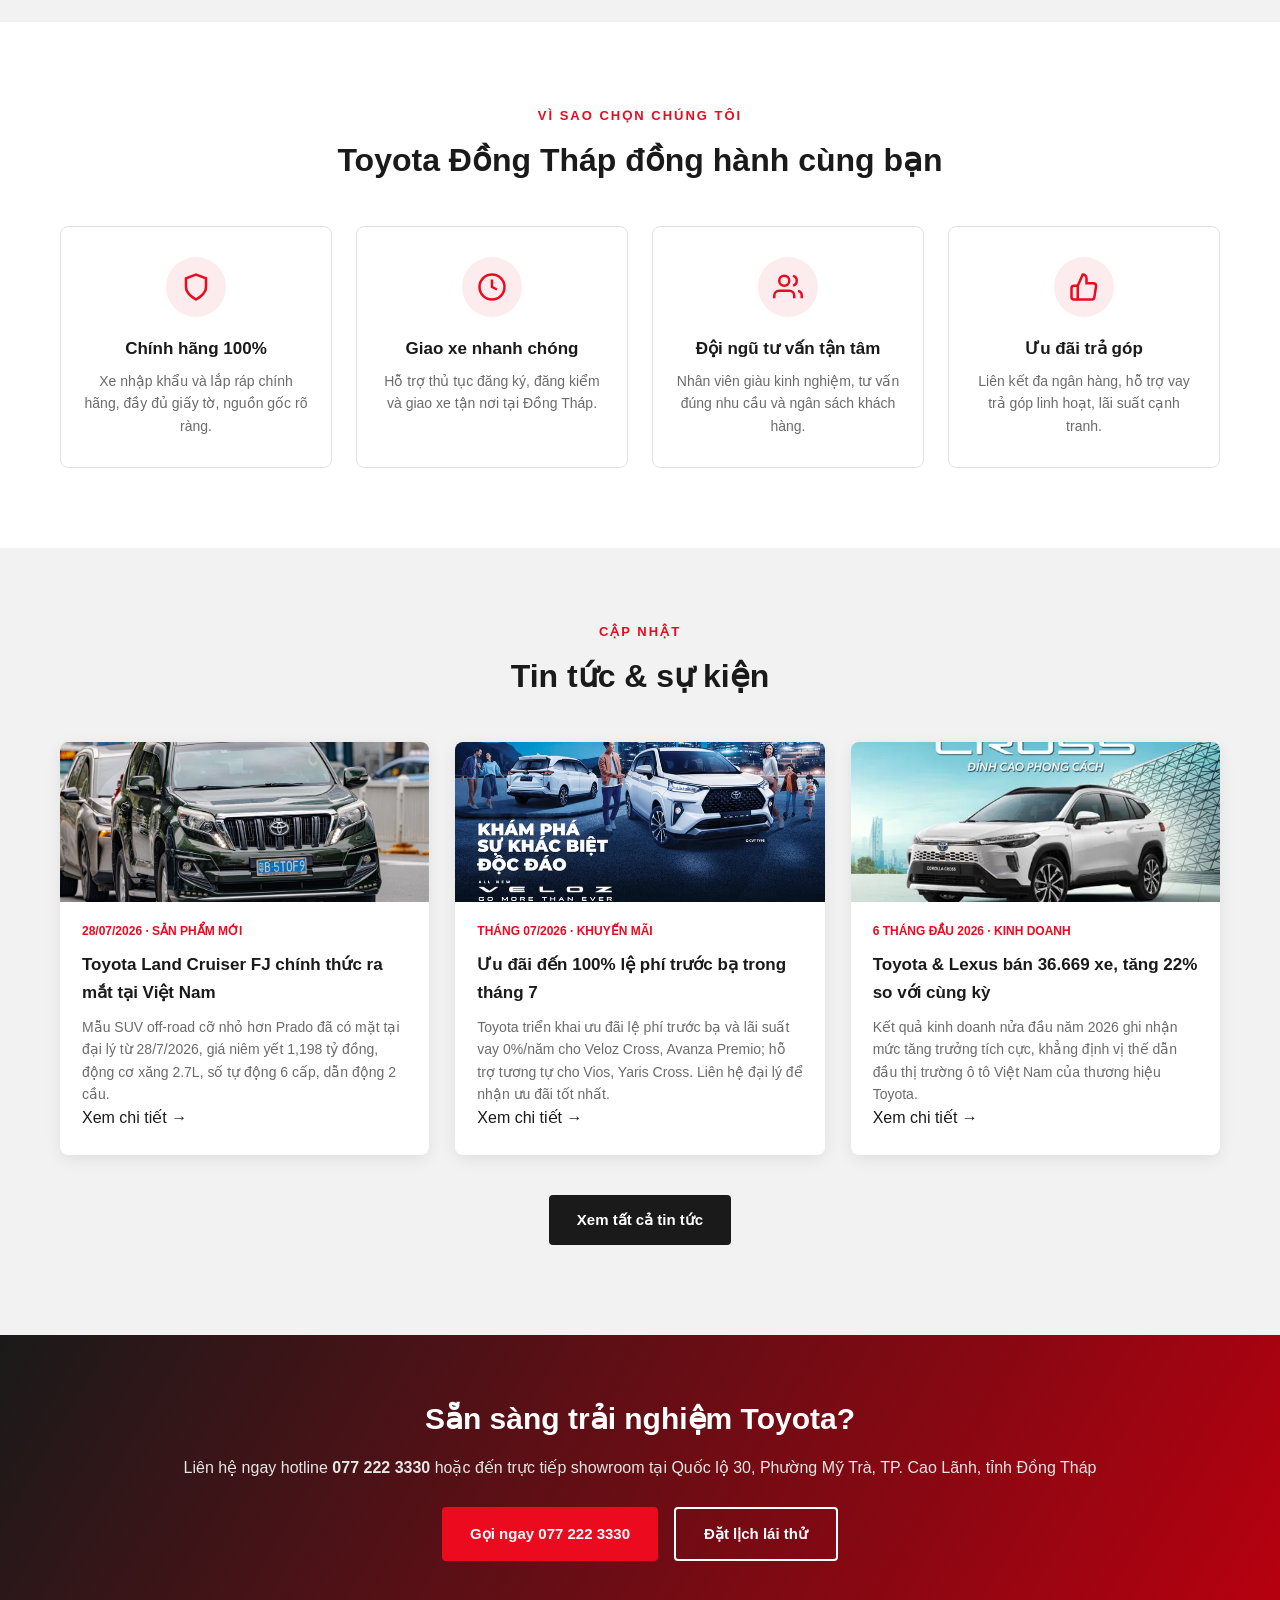
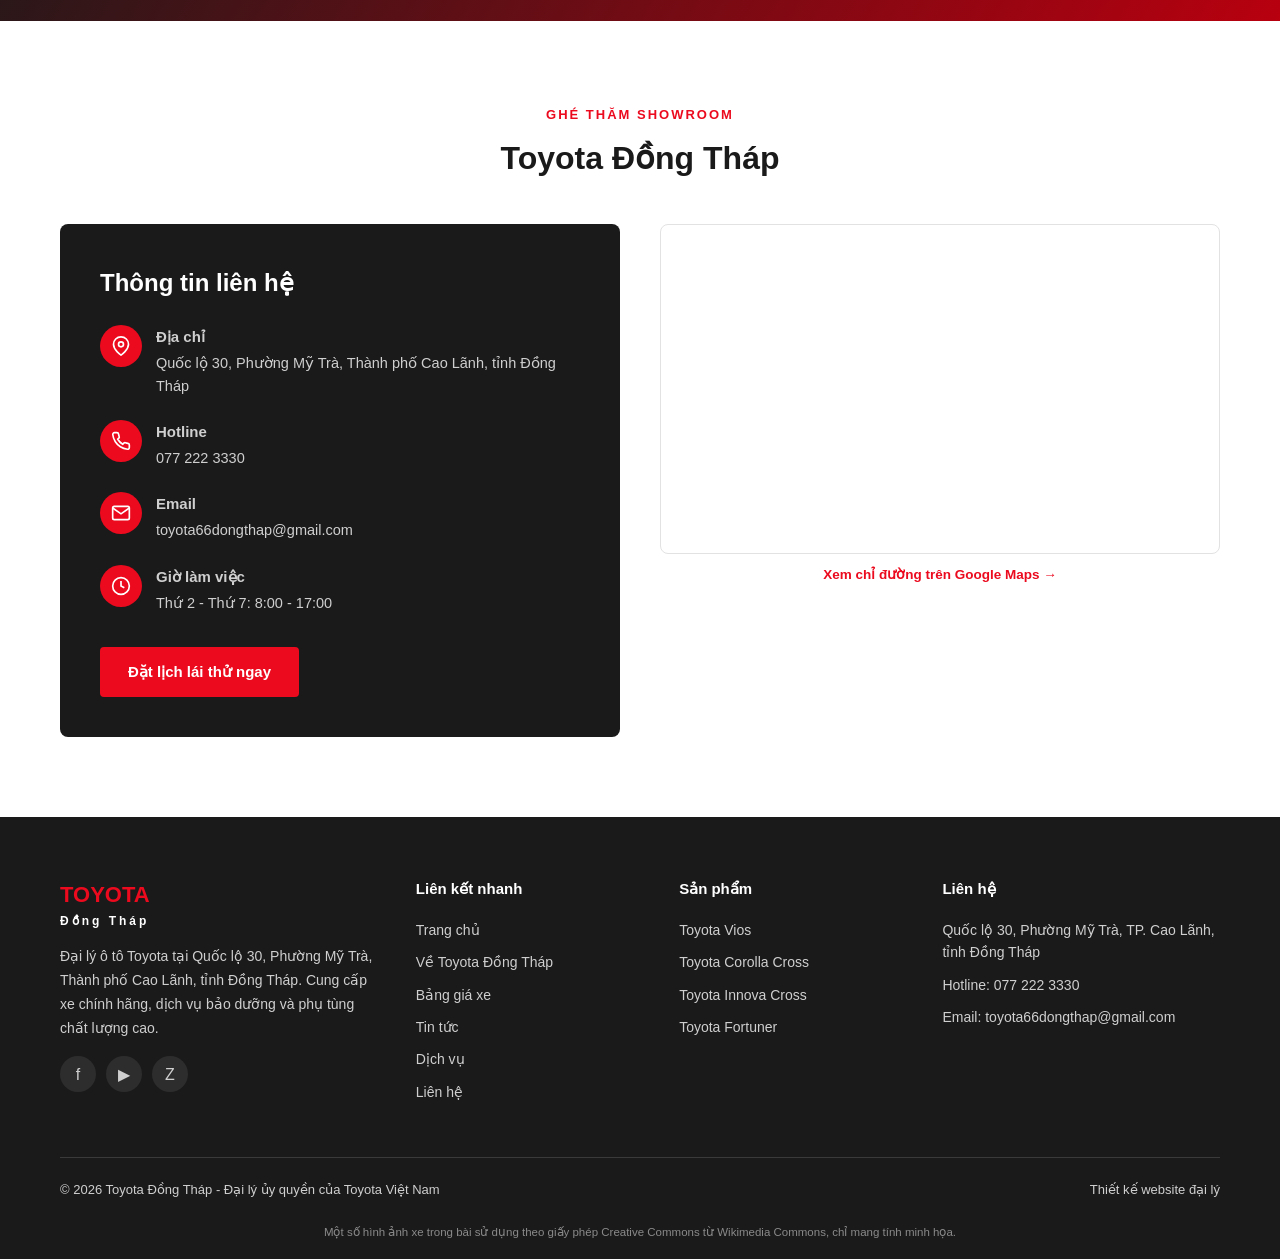
==== commit 218a9a2b: "Dong bo lai anh xe (nguon Wikimedia), them Land Cruiser va Alphard" ====
--- a/index.html
+++ b/index.html
@@ -187,7 +187,7 @@
 
       <!-- Innova Cross -->
       <article class="model-card">
-        <a href="xe-chi-tiet.html?xe=innova-cross" class="model-img"><img src="images/cars/innova-cross.webp" alt="Toyota Innova Cross" loading="lazy" /></a>
+        <a href="xe-chi-tiet.html?xe=innova-cross" class="model-img"><img src="images/cars/innova-cross.jpg" alt="Toyota Innova Cross" loading="lazy" /></a>
         <div class="model-body">
           <span class="badge">Hybrid</span>
           <h3><a href="xe-chi-tiet.html?xe=innova-cross">Toyota Innova Cross</a></h3>
--- a/css/style.css
+++ b/css/style.css
@@ -1064,6 +1064,193 @@
   margin-top: 4px;
   font-size: 14px;
   color: #e6e6e6;
+}
+
+/* ===== Category tabs (Toyota-style flat tabs) ===== */
+.category-tabs {
+  display: flex;
+  justify-content: center;
+  gap: 36px;
+  border-bottom: 1px solid var(--border);
+  margin: 30px 0 40px;
+  flex-wrap: wrap;
+  row-gap: 4px;
+}
+
+.category-tabs button {
+  background: none;
+  font-weight: 700;
+  font-size: 13.5px;
+  letter-spacing: 0.5px;
+  text-transform: uppercase;
+  color: var(--dark-gray);
+  padding: 0 0 14px;
+  border-bottom: 3px solid transparent;
+  transition: color var(--transition), border-color var(--transition);
+  white-space: nowrap;
+}
+
+.category-tabs button:hover {
+  color: var(--red);
+}
+
+.category-tabs button.active {
+  color: var(--red);
+  border-bottom-color: var(--red);
+}
+
+/* ===== Product-style model grid (Toyota.com.vn inspired) ===== */
+.pro-grid {
+  display: grid;
+  grid-template-columns: repeat(4, 1fr);
+  gap: 30px 22px;
+}
+
+.pro-card {
+  background: var(--white);
+  border-radius: var(--radius);
+  padding: 18px 16px 20px;
+  text-align: left;
+  position: relative;
+  transition: box-shadow var(--transition), transform var(--transition);
+}
+
+.pro-card:hover {
+  box-shadow: var(--shadow-lg);
+  transform: translateY(-4px);
+}
+
+.pro-card .pro-promo-tag {
+  color: var(--red);
+  font-weight: 800;
+  font-size: 11px;
+  letter-spacing: 0.5px;
+  text-transform: uppercase;
+  margin-bottom: 8px;
+}
+
+.pro-card .pro-img {
+  display: block;
+  background: var(--light-gray);
+  border-radius: 8px;
+  overflow: hidden;
+  height: 150px;
+  margin-bottom: 14px;
+}
+
+.pro-card .pro-img img {
+  width: 100%;
+  height: 100%;
+  object-fit: cover;
+  transition: transform var(--transition);
+}
+
+.pro-card:hover .pro-img img {
+  transform: scale(1.05);
+}
+
+.pro-card .pro-badge {
+  display: inline-block;
+  background: var(--red);
+  color: var(--white);
+  font-size: 10.5px;
+  font-weight: 700;
+  padding: 3px 9px;
+  border-radius: 20px;
+  margin-bottom: 8px;
+}
+
+.pro-card h3 {
+  font-size: 17px;
+  font-weight: 800;
+  letter-spacing: 0.3px;
+  margin-bottom: 2px;
+}
+
+.pro-card h3 a:hover {
+  color: var(--red);
+}
+
+.pro-card .pro-from {
+  color: var(--gray);
+  font-size: 13px;
+  margin-bottom: 12px;
+}
+
+.pro-card .pro-from strong {
+  color: var(--black);
+  font-weight: 800;
+}
+
+.pro-card .pro-trims {
+  border-top: 1px solid var(--border);
+  padding-top: 10px;
+  margin-bottom: 14px;
+}
+
+.pro-card .pro-trim-row {
+  display: flex;
+  justify-content: space-between;
+  gap: 8px;
+  font-size: 12.5px;
+  padding: 5px 0;
+  color: var(--dark-gray);
+}
+
+.pro-card .pro-trim-row span:last-child {
+  font-weight: 700;
+  color: var(--red);
+  white-space: nowrap;
+}
+
+.pro-card .pro-actions {
+  display: flex;
+  gap: 8px;
+}
+
+.pro-card .pro-actions a {
+  flex: 1;
+  text-align: center;
+  padding: 9px;
+  border-radius: 4px;
+  font-weight: 700;
+  font-size: 12.5px;
+}
+
+.pro-card .pro-actions .pa1 {
+  background: var(--black);
+  color: var(--white);
+}
+
+.pro-card .pro-actions .pa1:hover {
+  background: var(--red);
+}
+
+.pro-card .pro-actions .pa2 {
+  background: var(--light-gray);
+  color: var(--black);
+}
+
+.pro-card .pro-actions .pa2:hover {
+  background: #e3e3e3;
+}
+
+@media (max-width: 992px) {
+  .pro-grid {
+    grid-template-columns: repeat(2, 1fr);
+  }
+}
+
+@media (max-width: 560px) {
+  .pro-grid {
+    grid-template-columns: 1fr;
+  }
+  .category-tabs {
+    gap: 22px;
+    justify-content: flex-start;
+    overflow-x: auto;
+    padding-bottom: 2px;
+  }
 }
 
 /* ===== Filter bar (models page) ===== */
